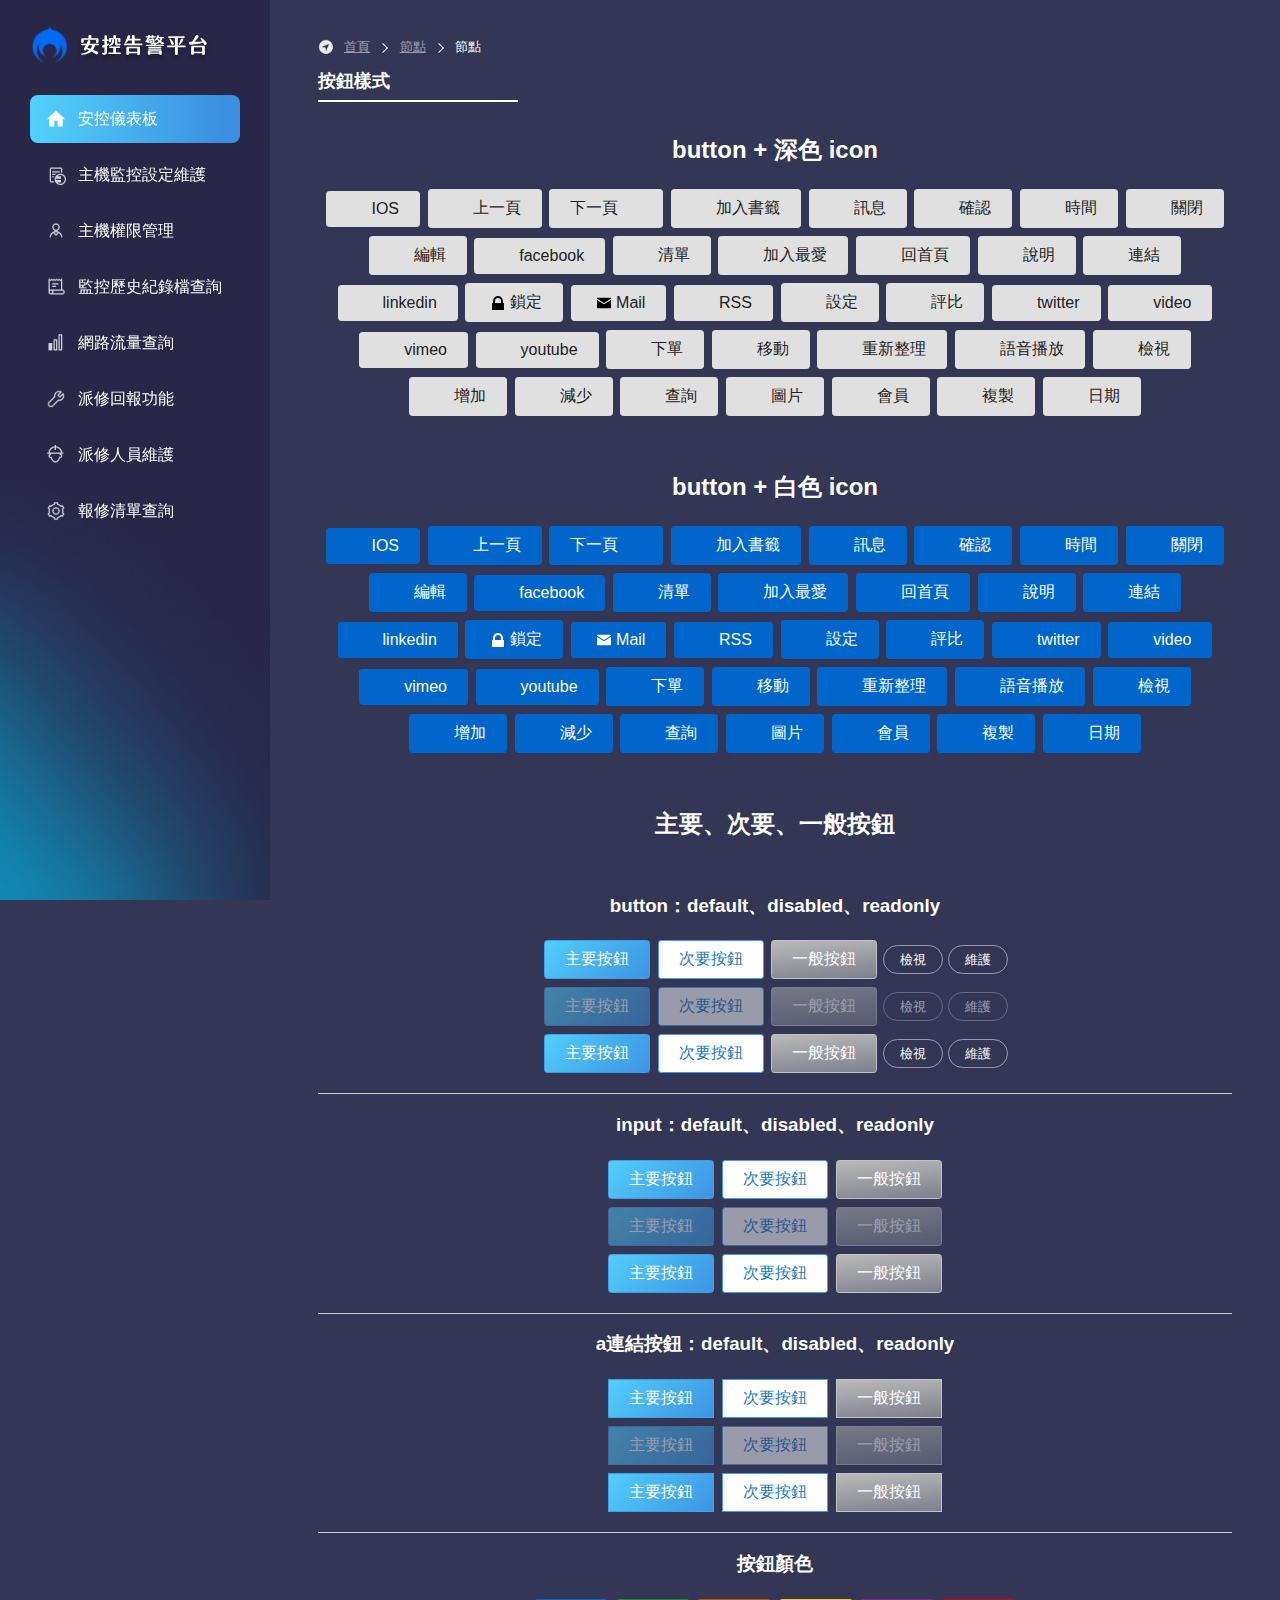
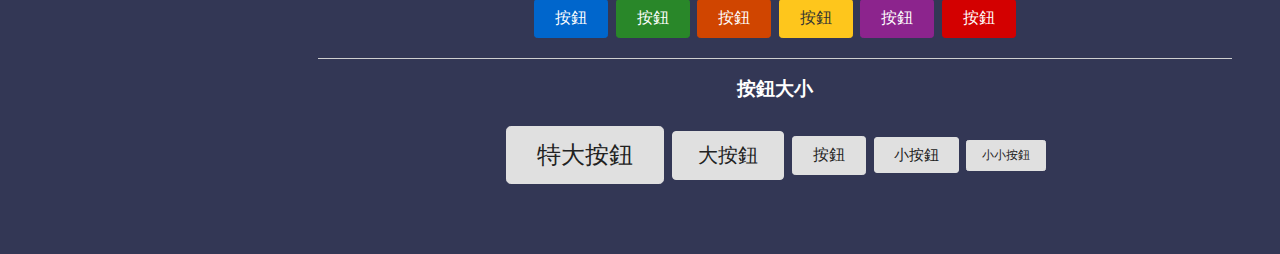
==== btn.htm @ 4dd170bb "2023-1023 first commit" ====
<!DOCTYPE html>
<html lang="zh-Hant" class="no-js">
  <head>
    <meta name="robots" content="noindex" />
    <!-- 使用 noindex 禁止 Google 搜尋建立索引，套版時請工程師刪掉這行 -->
    <meta charset="utf-8" />
    <meta http-equiv="X-UA-Compatible" content="IE=edge" />
    <meta name="viewport" content="width=device-width, initial-scale=1" />
    <title>安控告警平台</title>
    <!--HTML5 Shim and Respond.js IE8 support of HTML5 elements and media queries [if lt IE 9]>
    <script src="js/html5shiv.js"></script>
    <script src="js/respond.min.js"></script>
    <![endif]-->
    <!-- slick css-->
    <link rel="stylesheet" type="text/css" href="vendor/slick/slick.css" />
    <link rel="stylesheet" type="text/css" href="vendor/slick/slick-theme.css" />
    <!-- 燈箱facybox -->
    <!-- <link rel="stylesheet" type="text/css" href="vendor/fancybox/jquery.fancybox.min.css" /> -->
    <!-- hyUI css -->
    <link rel="stylesheet" href="css/hyui.css" />
    <!-- favicon -->
    <link href="images/favicon.png" rel="icon" type="image/x-icon" />
  </head>

  <body>
    <!-- wrapper Start -->
    <div class="wrapper">
      <!-- header Start -->
      <header class="header">
        <div class="container">
          <h1>
            <a href="index.htm"><img src="images/logo.svg" alt="安控告警平台" /></a>
          </h1>
          <!-- menu -->
          <button type="button" class="sidebarCtrl">側欄選單<span></span><span></span><span></span></button>
          <nav class="menu" role="navigation" aria-label="Header的導航列">
            <ul>
              <li><a href="#" class="act"><img src="images/icon_Home.svg" alt="">安控儀表板</a></li>
              <li><a href="#"><img src="images/icon_Analyze.svg" alt="">主機監控設定維護</a></li>
              <li><a href="#"><img src="images/icon_Account.svg" alt="">主機權限管理</a></li>
              <li><a href="#"><img src="images/icon_ActivityHistory.svg" alt="">監控歷史紀錄檔查詢</a></li>
              <li><a href="#"><img src="images/icon_LowConnection.svg" alt="">網路流量查詢</a></li>
              <li><a href="#"><img src="images/icon_Support.svg" alt="">派修回報功能</a></li>
              <li><a href="#"><img src="images/icon_Worker.svg" alt="">派修人員維護</a></li>
              <li><a href="#"><img src="images/icon_Settings.svg" alt="">報修清單查詢</a></li>
            </ul>
          </nav>
        </div>
      </header>
      <!-- header End -->
      <!-- main Start -->
      <div id="center" class="main innerpage">
        <div class="container">
          <!-- 主要內容區 -->
          <div class="center_block">
            <!-- breadcrumb路徑 -->
            <div class="breadcrumb">
              <ul>
                <li><a href="#">首頁</a></li>
                <li><a href="#">節點</a></li>
                <li>節點</li>
              </ul>
            </div>
            <!-- h2節點 -->
            <h2 class="title">按鈕樣式</h2>
            <section>
              <form action="">
                <!-- button + 深色 icon -->
                <div class="btn_grp">
                  <h2>button + 深色 icon</h2>
                  <button class="btn"><i class="i_apple"></i>IOS</button>
                  <button class="btn"><i class="i_arrow_left"></i>上一頁</button>
                  <button class="btn">下一頁<i class="i_arrow_right"></i></button>
                  <button class="btn"><i class="i_bookmark"></i>加入書籤</button>
                  <button class="btn"><i class="i_chat"></i>訊息</button>
                  <button class="btn"><i class="i_check"></i>確認</button>
                  <button class="btn"><i class="i_clock"></i>時間</button>
                  <button class="btn"><i class="i_close"></i>關閉</button>
                  <button class="btn"><i class="i_edit"></i>編輯</button>
                  <button class="btn"><i class="i_facebook"></i>facebook</button>
                  <button class="btn"><i class="i_grid"></i>清單</button>
                  <button class="btn"><i class="i_heart"></i>加入最愛</button>
                  <button class="btn"><i class="i_home"></i>回首頁</button>
                  <button class="btn"><i class="i_info"></i>說明</button>
                  <button class="btn"><i class="i_link"></i>連結</button>
                  <button class="btn"><i class="i_linkedin"></i>linkedin</button>
                  <button class="btn"><i class="i_lock"></i>鎖定</button>
                  <button class="btn"><i class="i_mail"></i>Mail</button>
                  <button class="btn"><i class="i_rss"></i>RSS</button>
                  <button class="btn"><i class="i_setting"></i>設定</button>
                  <button class="btn"><i class="i_star"></i>評比</button>
                  <button class="btn"><i class="i_twitter"></i>twitter</button>
                  <button class="btn"><i class="i_video"></i>video</button>
                  <button class="btn"><i class="i_vimeo"></i>vimeo</button>
                  <button class="btn"><i class="i_youtube"></i>youtube</button>
                  <button class="btn"><i class="i_order"></i>下單</button>
                  <button class="btn"><i class="i_move"></i>移動</button>
                  <button class="btn"><i class="i_reflash"></i>重新整理</button>
                  <button class="btn"><i class="i_play"></i>語音播放</button>
                  <button class="btn"><i class="i_view"></i>檢視</button>
                  <button class="btn"><i class="i_add"></i>增加</button>
                  <button class="btn"><i class="i_minus"></i>減少</button>
                  <button class="btn"><i class="i_search"></i>查詢</button>
                  <button class="btn"><i class="i_photo"></i>圖片</button>
                  <button class="btn"><i class="i_man"></i>會員</button>
                  <button class="btn"><i class="i_copy"></i>複製</button>
                  <button class="btn"><i class="i_calendar"></i>日期</button>
                </div>
                <!-- >button + 白色 icon -->
                <div class="btn_grp">
                  <h2>button + 白色 icon</h2>
                  <button class="btn btn-blue"><i class="i_apple2"></i>IOS</button>
                  <button class="btn btn-blue"><i class="i_arrow_left2"></i>上一頁</button>
                  <button class="btn btn-blue">下一頁<i class="i_arrow_right2"></i></button>
                  <button class="btn btn-blue"><i class="i_bookmark2"></i>加入書籤</button>
                  <button class="btn btn-blue"><i class="i_chat2"></i>訊息</button>
                  <button class="btn btn-blue"><i class="i_check2"></i>確認</button>
                  <button class="btn btn-blue"><i class="i_clock2"></i>時間</button>
                  <button class="btn btn-blue"><i class="i_close2"></i>關閉</button>
                  <button class="btn btn-blue"><i class="i_edit2"></i>編輯</button>
                  <button class="btn btn-blue"><i class="i_facebook2"></i>facebook</button>
                  <button class="btn btn-blue"><i class="i_grid2"></i>清單</button>
                  <button class="btn btn-blue"><i class="i_heart2"></i>加入最愛</button>
                  <button class="btn btn-blue"><i class="i_home2"></i>回首頁</button>
                  <button class="btn btn-blue"><i class="i_info2"></i>說明</button>
                  <button class="btn btn-blue"><i class="i_link2"></i>連結</button>
                  <button class="btn btn-blue"><i class="i_linkedin2"></i>linkedin</button>
                  <button class="btn btn-blue"><i class="i_lock2"></i>鎖定</button>
                  <button class="btn btn-blue"><i class="i_mail2"></i>Mail</button>
                  <button class="btn btn-blue"><i class="i_rss2"></i>RSS</button>
                  <button class="btn btn-blue"><i class="i_setting2"></i>設定</button>
                  <button class="btn btn-blue"><i class="i_star2"></i>評比</button>
                  <button class="btn btn-blue"><i class="i_twitter2"></i>twitter</button>
                  <button class="btn btn-blue"><i class="i_video2"></i>video</button>
                  <button class="btn btn-blue"><i class="i_vimeo2"></i>vimeo</button>
                  <button class="btn btn-blue"><i class="i_youtube2"></i>youtube</button>
                  <button class="btn btn-blue"><i class="i_order2"></i>下單</button>
                  <button class="btn btn-blue"><i class="i_move2"></i>移動</button>
                  <button class="btn btn-blue"><i class="i_reflash2"></i>重新整理</button>
                  <button class="btn btn-blue"><i class="i_play2"></i>語音播放</button>
                  <button class="btn btn-blue"><i class="i_view2"></i>檢視</button>
                  <button class="btn btn-blue"><i class="i_add2"></i>增加</button>
                  <button class="btn btn-blue"><i class="i_minus2"></i>減少</button>
                  <button class="btn btn-blue"><i class="i_search2"></i>查詢</button>
                  <button class="btn btn-blue"><i class="i_photo2"></i>圖片</button>
                  <button class="btn btn-blue"><i class="i_man2"></i>會員</button>
                  <button class="btn btn-blue"><i class="i_copy2"></i>複製</button>
                  <button class="btn btn-blue"><i class="i_calendar2"></i>日期</button>
                </div>
                <!--  -->
                <div class="btn_grp">
                  <h2>主要、次要、一般按鈕</h2>
                  <div class="btn_grp">
                    <h3>button：default、disabled、readonly</h3>
                    <button type="button" class="btn btn-primary">主要按鈕</button>
                    <button type="button" class="btn btn-secondary">次要按鈕</button>
                    <button type="button" class="btn btn-normal">一般按鈕</button>
                    <button class="btn_round">檢視</button>
                    <button class="btn_round">維護</button>
                    <br />
                    <!--  disabled  -->
                    <button type="button" class="btn btn-primary" disabled>主要按鈕</button>
                    <button type="button" class="btn btn-secondary" disabled>次要按鈕</button>
                    <button type="button" class="btn btn-normal" disabled>一般按鈕</button>
                    <button class="btn_round" disabled>檢視</button>
                    <button class="btn_round" disabled>維護</button>
                    <br />
                    <!--  readonly  -->
                    <button type="button" class="btn btn-primary" readonly>主要按鈕</button>
                    <button type="button" class="btn btn-secondary" readonly>次要按鈕</button>
                    <button type="button" class="btn btn-normal" readonly>一般按鈕</button>
                    <button class="btn_round" readonly>檢視</button>
                    <button class="btn_round" readonly>維護</button>
                    <hr />
                    <h3>input：default、disabled、readonly</h3>
                    <input type="button" class="btn btn-primary" value="主要按鈕" />
                    <input type="button" class="btn btn-secondary" value="次要按鈕" />
                    <input type="button" class="btn btn-normal" value="一般按鈕" />
                    <br />
                    <!--  disabled  -->
                    <input type="button" class="btn btn-primary" value="主要按鈕" disabled />
                    <input type="button" class="btn btn-secondary" value="次要按鈕" disabled />
                    <input type="button" class="btn btn-normal" value="一般按鈕" disabled />
                    <br />
                    <!--  readonly  -->
                    <input type="button" class="btn btn-primary" value="主要按鈕" readonly />
                    <input type="button" class="btn btn-secondary" value="次要按鈕" readonly />
                    <input type="button" class="btn btn-normal" value="一般按鈕" readonly />
                    <hr />
                    <h3>a連結按鈕：default、disabled、readonly</h3>
                    <a href="#" class="btn btn-primary">主要按鈕</a>
                    <a href="#" class="btn btn-secondary">次要按鈕</a>
                    <a href="#" class="btn btn-normal">一般按鈕</a>
                    <br />
                    <!--  disabled  -->
                    <a href="#" class="btn btn-primary disabled">主要按鈕</a>
                    <a href="#" class="btn btn-secondary disabled">次要按鈕</a>
                    <a href="#" class="btn btn-normal disabled">一般按鈕</a>
                    <br />
                    <!--  readonly  -->
                    <a href="#" class="btn btn-primary readonly">主要按鈕</a>
                    <a href="#" class="btn btn-secondary readonly">次要按鈕</a>
                    <a href="#" class="btn btn-normal readonly">一般按鈕</a>
                    <hr />
                    <h3>按鈕顏色</h3>
                    <button type="button" class="btn btn-blue">按鈕</button>
                    <button type="button" class="btn btn-green">按鈕</button>
                    <button type="button" class="btn btn-orange">按鈕</button>
                    <button type="button" class="btn btn-yellow">按鈕</button>
                    <button type="button" class="btn btn-purple">按鈕</button>
                    <button type="button" class="btn btn-red">按鈕</button>
                    <hr />
                    <h3>按鈕大小</h3>
                    <button class="btn btn-xl">特大按鈕</button>
                    <button class="btn btn-lg">大按鈕</button>
                    <button class="btn">按鈕</button>
                    <button class="btn btn-sm">小按鈕</button>
                    <button class="btn btn-xs">小小按鈕</button>
                  </div>
                </div>
              </form>
            </section>
          </div>
        </div>
      </div>
    </div>
    <a href="javascript:;" class="scrollToTop">回頁首</a>
    <!-- JQ -->
    <script src="js/jquery-3.6.0.min.js"></script>
    <!-- 外掛 plugin js -->
    <script src="vendor/jquery.easing.min.js"></script>
    <!-- ease -->
    <script src="vendor/slick/slick.min.js "></script>
    <!-- slick -->
    <!-- <script src="vendor/lazyload/lazyload.js"></script> -->
    <!-- lazyload -->
    <!-- <script src="vendor/picturefill/picturefill.min.js" async></script> -->
    <!-- picturefill -->
    <!-- <script src="vendor/scrolltable/jquery.scroltable.min.js"></script> -->
    <!-- scrolltable -->
    <!-- sticky-sidebar -->
    <!-- <script src="vendor/sticky-sidebar/sticky-sidebar.js"></script>
    <script src="vendor/sticky-sidebar/ResizeSensor.js"></script> -->
    <!-- fancy -->
    <!-- <script src="vendor/fancybox/jquery.fancybox.min.js"></script> -->
    <!-- hyUI -->
    <!-- <script src="js/hyui.js"></script> -->
    <!-- 客製js -->
    <script src="js/customize.js"></script>
  </body>
</html>
---- css/hyui.css ----
@charset "UTF-8";
.publish_info, .web_link, div.tag, .category, .divider, .divider-vertical, .container, .row {
  clear: both;
  zoom: 1;
}
.publish_info:before, .web_link:before, div.tag:before, .category:before, .divider:before, .divider-vertical:before, .container:before, .row:before, .publish_info:after, .web_link:after, div.tag:after, .category:after, .divider:after, .divider-vertical:after, .container:after, .row:after {
  content: "";
  display: table;
}
.publish_info:after, .web_link:after, div.tag:after, .category:after, .divider:after, .divider-vertical:after, .container:after, .row:after {
  clear: both;
}

.flex-form .flex-col-equal-1,
.flex-form .flex-col-equal-2,
.flex-form .flex-col-equal-3,
.flex-form .flex-col-equal-4, .mix-equal-2 .inner-4-8, .mix-equal-2 .Flex-set, .Flex-set {
  box-sizing: border-box;
  display: flex;
  flex-flow: row wrap;
  justify-content: space-between;
  align-items: flex-start;
}

/* Grid system*/
/*== Media queries breakpoints*/
/**/
/*## Define the breakpoints at which your layout will change, adapting to different screen sizes.*/
/* Extra small screen / phone*/
/*** Deprecated `$screen-xs` as of v3.0.1*/
/* $screen-xs:                  480px !default;*/
/*** Deprecated `$screen-xs-min` as of v3.2.0*/
/*** Deprecated `$screen-phone` as of v3.0.1*/
/* Small screen / tablet*/
/*** Deprecated `$screen-sm` as of v3.0.1*/
/* $screen-sm:                  768px !default;*/
/*** Deprecated `$screen-tablet` as of v3.0.1*/
/* Medium screen / desktop*/
/*** Deprecated `$screen-md` as of v3.0.1*/
/* $screen-md:                  992px !default;*/
/*** Deprecated `$screen-desktop` as of v3.0.1*/
/* Large screen / wide desktop*/
/*** Deprecated `$screen-lg` as of v3.0.1*/
/* $screen-lg:                  1400px !default;*/
/*** Deprecated `$screen-lg-desktop` as of v3.0.1*/
/* So media queries don't overlap when required, provide a maximum*/
/*== Grid system*/
/**/
/*## Define your custom responsive grid.*/
/*** Number of columns in the grid.*/
/* $grid-columns:              12 !default;*/
/*** Padding between columns. Gets divided in half for the left and right.*/
/* $grid-gutter-width:         30px !default;*/
/* Navbar collapse*/
/*** Point at which the navbar becomes uncollapsed.*/
/*** Point at which the navbar begins collapsing.*/
/*== Container sizes*/
/**/
/*## Define the maximum width of `.container` for different screen sizes.*/
/* Small screen / tablet*/
/*** For `$screen-sm-min` and up.*/
/* Medium screen / desktop*/
/*** For `$screen-md-min` and up.*/
/* Large screen / wide desktop*/
/*** For `$screen-lg-min` and up.*/
/* Centered container element*/
/* Creates a wrapper for a series of columns*/
/* Generate the extra small columns*/
/* Generate the small columns*/
/* Generate the medium columns*/
/* Generate the large columns*/
.row {
  margin-left: -15px;
  margin-right: -15px;
}
.row > div {
  box-sizing: border-box;
}

.container {
  position: relative;
  margin-right: auto;
  margin-left: auto;
  padding-left: 15px;
  padding-right: 15px;
}

.publish_info, .web_link, div.tag, .category, .divider, .divider-vertical, .row, .container {
  clear: both;
  zoom: 1;
}
.publish_info:before, .web_link:before, div.tag:before, .category:before, .divider:before, .divider-vertical:before, .row:before, .container:before, .publish_info:after, .web_link:after, div.tag:after, .category:after, .divider:after, .divider-vertical:after, .row:after, .container:after {
  content: "";
  display: table;
}
.publish_info:after, .web_link:after, div.tag:after, .category:after, .divider:after, .divider-vertical:after, .row:after, .container:after {
  clear: both;
}

img {
  max-width: 100%;
}

.demosection {
  padding: 0em 0 3em;
  text-align: center;
}
.demosection [class^=col] {
  border: 1px solid #0066cc;
  background: #66b3ff;
  min-height: 200px;
  color: #151515;
  text-align: center;
  line-height: 200px;
  font-size: 1.5em;
  font-weight: bold;
  box-sizing: border-box;
}
.demosection + .demosection {
  padding-top: 2em;
}
.demosection + .bg {
  background: white;
}
.demosection.full .container {
  max-width: 100% !important;
}

.full .container {
  max-width: 100% !important;
}

.col-6-6 .col {
  float: left;
  width: 100%;
}
@media (min-width: 768px) {
  .col-6-6 .col {
    float: left;
    width: 50%;
  }
}
@media (min-width: 992px) {
  .col-6-6 .col {
    float: left;
    width: 50%;
  }
}
@media (min-width: 1400px) {
  .col-6-6 .col {
    float: left;
    width: 50%;
  }
}

.col-4-4-4 .col {
  float: left;
  width: 100%;
}
@media (min-width: 768px) {
  .col-4-4-4 .col {
    float: left;
    width: 33.3333333333%;
  }
}
@media (min-width: 992px) {
  .col-4-4-4 .col {
    float: left;
    width: 33.3333333333%;
  }
}
@media (min-width: 1400px) {
  .col-4-4-4 .col {
    float: left;
    width: 33.3333333333%;
  }
}

.col-3-3-3-3 .col {
  float: left;
  width: 100%;
}
@media (min-width: 768px) {
  .col-3-3-3-3 .col {
    float: left;
    width: 50%;
  }
}
@media (min-width: 992px) {
  .col-3-3-3-3 .col {
    float: left;
    width: 25%;
  }
}
@media (min-width: 1400px) {
  .col-3-3-3-3 .col {
    float: left;
    width: 25%;
  }
}

.col-8-4 .col {
  float: left;
  width: 100%;
}
@media (min-width: 768px) {
  .col-8-4 .col {
    float: left;
    width: 66.6666666667%;
  }
}
@media (min-width: 992px) {
  .col-8-4 .col {
    float: left;
    width: 66.6666666667%;
  }
}
@media (min-width: 1400px) {
  .col-8-4 .col {
    float: left;
    width: 66.6666666667%;
  }
}
.col-8-4 .col:nth-of-type(2n) {
  float: left;
  width: 100%;
}
@media (min-width: 768px) {
  .col-8-4 .col:nth-of-type(2n) {
    float: left;
    width: 33.3333333333%;
  }
}
@media (min-width: 992px) {
  .col-8-4 .col:nth-of-type(2n) {
    float: left;
    width: 33.3333333333%;
  }
}
@media (min-width: 1400px) {
  .col-8-4 .col:nth-of-type(2n) {
    float: left;
    width: 33.3333333333%;
  }
}

.col-4-8 .col {
  float: left;
  width: 100%;
}
@media (min-width: 768px) {
  .col-4-8 .col {
    float: left;
    width: 33.3333333333%;
  }
}
@media (min-width: 992px) {
  .col-4-8 .col {
    float: left;
    width: 33.3333333333%;
  }
}
@media (min-width: 1400px) {
  .col-4-8 .col {
    float: left;
    width: 33.3333333333%;
  }
}
.col-4-8 .col:nth-of-type(2n) {
  float: left;
  width: 100%;
}
@media (min-width: 768px) {
  .col-4-8 .col:nth-of-type(2n) {
    float: left;
    width: 66.6666666667%;
  }
}
@media (min-width: 992px) {
  .col-4-8 .col:nth-of-type(2n) {
    float: left;
    width: 66.6666666667%;
  }
}
@media (min-width: 1400px) {
  .col-4-8 .col:nth-of-type(2n) {
    float: left;
    width: 66.6666666667%;
  }
}

.col-2-2-2-2-2-2 .col {
  float: left;
  width: 50%;
}
@media (min-width: 768px) {
  .col-2-2-2-2-2-2 .col {
    float: left;
    width: 16.6666666667%;
  }
}
@media (min-width: 992px) {
  .col-2-2-2-2-2-2 .col {
    float: left;
    width: 16.6666666667%;
  }
}
@media (min-width: 1400px) {
  .col-2-2-2-2-2-2 .col {
    float: left;
    width: 16.6666666667%;
  }
}

.cssname .news {
  float: left;
  width: 100%;
}
@media (min-width: 768px) {
  .cssname .news {
    float: left;
    width: 66.6666666667%;
  }
}
@media (min-width: 992px) {
  .cssname .news {
    float: left;
    width: 66.6666666667%;
  }
}
@media (min-width: 1400px) {
  .cssname .news {
    float: left;
    width: 66.6666666667%;
  }
}
.cssname .video {
  float: left;
  width: 100%;
}
@media (min-width: 768px) {
  .cssname .video {
    float: left;
    width: 33.3333333333%;
  }
}
@media (min-width: 992px) {
  .cssname .video {
    float: left;
    width: 33.3333333333%;
  }
}
@media (min-width: 1400px) {
  .cssname .video {
    float: left;
    width: 33.3333333333%;
  }
}

.col-3-6-3 .col {
  float: left;
  width: 100%;
}
@media (min-width: 768px) {
  .col-3-6-3 .col {
    float: left;
    width: 25%;
  }
}
@media (min-width: 992px) {
  .col-3-6-3 .col {
    float: left;
    width: 25%;
  }
}
@media (min-width: 1400px) {
  .col-3-6-3 .col {
    float: left;
    width: 25%;
  }
}
.col-3-6-3 .col:nth-child(2) {
  float: left;
  width: 100%;
}
@media (min-width: 768px) {
  .col-3-6-3 .col:nth-child(2) {
    float: left;
    width: 50%;
  }
}
@media (min-width: 992px) {
  .col-3-6-3 .col:nth-child(2) {
    float: left;
    width: 50%;
  }
}
@media (min-width: 1400px) {
  .col-3-6-3 .col:nth-child(2) {
    float: left;
    width: 50%;
  }
}

.col-5 .col {
  float: left;
  width: 100%;
}
@media (min-width: 768px) {
  .col-5 .col {
    float: left;
    width: 16.6666666667%;
  }
}
@media (min-width: 992px) {
  .col-5 .col {
    float: left;
    width: 16.6666666667%;
  }
}
@media (min-width: 1400px) {
  .col-5 .col {
    float: left;
    width: 16.6666666667%;
  }
}
.col-5 .col:first-child {
  margin-left: 0%;
}
@media (min-width: 768px) {
  .col-5 .col:first-child {
    margin-left: 8.3333333333%;
  }
}
@media (min-width: 992px) {
  .col-5 .col:first-child {
    margin-left: 8.3333333333%;
  }
}
@media (min-width: 1400px) {
  .col-5 .col:first-child {
    margin-left: 8.3333333333%;
  }
}

.Flex-set .col {
  background: #485b8a;
  color: #fff;
  margin: 4px 0;
}
.Flex-set .col p {
  color: rgba(255, 255, 255, 0.5);
}

.flex-equal-3 .Flex-set .col {
  position: relative;
  min-height: 1px;
  padding-left: 15px;
  padding-right: 15px;
  box-sizing: border-box;
}
@media (min-width: 320px) {
  .flex-equal-3 .Flex-set .col {
    flex-basis: calc(100% / 1 - 0px);
    max-width: calc(100% / 1 - 0px);
  }
  .flex-equal-3 .Flex-set .col:last-child {
    margin-right: 0;
  }
}
@media (min-width: 768px) {
  .flex-equal-3 .Flex-set .col {
    flex-basis: calc(100% / 2 - 4px);
    max-width: calc(100% / 2 - 4px);
  }
  .flex-equal-3 .Flex-set .col:last-child:nth-child(12n-1) {
    margin-right: 0;
  }
  .flex-equal-3 .Flex-set .col:last-child:nth-child(12n-2) {
    margin-right: 0;
  }
  .flex-equal-3 .Flex-set .col:last-child:nth-child(12n-3) {
    margin-right: 0;
  }
  .flex-equal-3 .Flex-set .col:last-child:nth-child(12n-4) {
    margin-right: 0;
  }
  .flex-equal-3 .Flex-set .col:last-child:nth-child(12n-5) {
    margin-right: 0;
  }
  .flex-equal-3 .Flex-set .col:last-child:nth-child(12n-6) {
    margin-right: 0;
  }
  .flex-equal-3 .Flex-set .col:last-child:nth-child(12n-7) {
    margin-right: 0;
  }
  .flex-equal-3 .Flex-set .col:last-child:nth-child(12n-8) {
    margin-right: 0;
  }
  .flex-equal-3 .Flex-set .col:last-child:nth-child(12n-9) {
    margin-right: 0;
  }
  .flex-equal-3 .Flex-set .col:last-child:nth-child(12n-10) {
    margin-right: 0;
  }
  .flex-equal-3 .Flex-set .col:last-child:nth-child(12n-11) {
    margin-right: 0;
  }
  .flex-equal-3 .Flex-set .col:last-child:nth-child(12n-12) {
    margin-right: 0;
  }
}
@media (min-width: 992px) {
  .flex-equal-3 .Flex-set .col {
    flex-basis: calc(100% / 3 - 4px);
    max-width: calc(100% / 3 - 4px);
  }
  .flex-equal-3 .Flex-set .col:last-child:nth-child(3n) {
    margin-right: 0;
  }
  .flex-equal-3 .Flex-set .col:last-child:nth-child(3n-1) {
    margin-right: calc( (100% / 3 - 4px)*1 + (4px*3)*1 / (3 - 1) );
  }
  .flex-equal-3 .Flex-set .col:last-child:nth-child(3n) {
    margin-right: 0;
  }
  .flex-equal-3 .Flex-set .col:last-child:nth-child(3n-2) {
    margin-right: calc( (100% / 3 - 4px)*2 + (4px*3)*2 / (3 - 1) );
  }
}
@media (min-width: 1400px) {
  .flex-equal-3 .Flex-set .col {
    flex-basis: calc(100% / 3 - 4px);
    max-width: calc(100% / 3 - 4px);
  }
  .flex-equal-3 .Flex-set .col:last-child:nth-child(3n) {
    margin-right: 0;
  }
  .flex-equal-3 .Flex-set .col:last-child:nth-child(3n-1) {
    margin-right: calc( (100% / 3 - 4px)*1 + (4px*3)*1 / (3 - 1) );
  }
  .flex-equal-3 .Flex-set .col:last-child:nth-child(3n) {
    margin-right: 0;
  }
  .flex-equal-3 .Flex-set .col:last-child:nth-child(3n-2) {
    margin-right: calc( (100% / 3 - 4px)*2 + (4px*3)*2 / (3 - 1) );
  }
}
.flex-equal-3 .Flex-set .thumbnail {
  margin-bottom: 30px;
}
@media (min-width: 320px) {
  .flex-equal-3 .Flex-set .thumbnail {
    flex-basis: calc(100% / 1 - 0px);
    max-width: calc(100% / 1 - 0px);
  }
  .flex-equal-3 .Flex-set .thumbnail:last-child {
    margin-right: 0;
  }
}
@media (min-width: 768px) {
  .flex-equal-3 .Flex-set .thumbnail {
    flex-basis: calc(100% / 2 - 4px);
    max-width: calc(100% / 2 - 4px);
  }
  .flex-equal-3 .Flex-set .thumbnail:last-child:nth-child(12n-1) {
    margin-right: 0;
  }
  .flex-equal-3 .Flex-set .thumbnail:last-child:nth-child(12n-2) {
    margin-right: 0;
  }
  .flex-equal-3 .Flex-set .thumbnail:last-child:nth-child(12n-3) {
    margin-right: 0;
  }
  .flex-equal-3 .Flex-set .thumbnail:last-child:nth-child(12n-4) {
    margin-right: 0;
  }
  .flex-equal-3 .Flex-set .thumbnail:last-child:nth-child(12n-5) {
    margin-right: 0;
  }
  .flex-equal-3 .Flex-set .thumbnail:last-child:nth-child(12n-6) {
    margin-right: 0;
  }
  .flex-equal-3 .Flex-set .thumbnail:last-child:nth-child(12n-7) {
    margin-right: 0;
  }
  .flex-equal-3 .Flex-set .thumbnail:last-child:nth-child(12n-8) {
    margin-right: 0;
  }
  .flex-equal-3 .Flex-set .thumbnail:last-child:nth-child(12n-9) {
    margin-right: 0;
  }
  .flex-equal-3 .Flex-set .thumbnail:last-child:nth-child(12n-10) {
    margin-right: 0;
  }
  .flex-equal-3 .Flex-set .thumbnail:last-child:nth-child(12n-11) {
    margin-right: 0;
  }
  .flex-equal-3 .Flex-set .thumbnail:last-child:nth-child(12n-12) {
    margin-right: 0;
  }
}
@media (min-width: 992px) {
  .flex-equal-3 .Flex-set .thumbnail {
    flex-basis: calc(100% / 3 - 4px);
    max-width: calc(100% / 3 - 4px);
  }
  .flex-equal-3 .Flex-set .thumbnail:last-child:nth-child(3n) {
    margin-right: 0;
  }
  .flex-equal-3 .Flex-set .thumbnail:last-child:nth-child(3n-1) {
    margin-right: calc( (100% / 3 - 4px)*1 + (4px*3)*1 / (3 - 1) );
  }
  .flex-equal-3 .Flex-set .thumbnail:last-child:nth-child(3n) {
    margin-right: 0;
  }
  .flex-equal-3 .Flex-set .thumbnail:last-child:nth-child(3n-2) {
    margin-right: calc( (100% / 3 - 4px)*2 + (4px*3)*2 / (3 - 1) );
  }
}
@media (min-width: 1400px) {
  .flex-equal-3 .Flex-set .thumbnail {
    flex-basis: calc(100% / 3 - 4px);
    max-width: calc(100% / 3 - 4px);
  }
  .flex-equal-3 .Flex-set .thumbnail:last-child:nth-child(3n) {
    margin-right: 0;
  }
  .flex-equal-3 .Flex-set .thumbnail:last-child:nth-child(3n-1) {
    margin-right: calc( (100% / 3 - 4px)*1 + (4px*3)*1 / (3 - 1) );
  }
  .flex-equal-3 .Flex-set .thumbnail:last-child:nth-child(3n) {
    margin-right: 0;
  }
  .flex-equal-3 .Flex-set .thumbnail:last-child:nth-child(3n-2) {
    margin-right: calc( (100% / 3 - 4px)*2 + (4px*3)*2 / (3 - 1) );
  }
}
@media screen and (max-width: 767px) {
  .flex-equal-3 .Flex-set .thumbnail {
    justify-content: center;
  }
}

.flex-6-6 .col {
  position: relative;
  min-height: 1px;
  padding-left: 15px;
  padding-right: 15px;
  box-sizing: border-box;
}
@media (min-width: 320px) {
  .flex-6-6 .col {
    flex-basis: calc(100% / 12 * 12 - 0px);
    max-width: calc(100% / 12 * 12 - 0px);
  }
}
@media (min-width: 768px) {
  .flex-6-6 .col {
    flex-basis: calc(100% / 12 * 12 - 4px);
    max-width: calc(100% / 12 * 12 - 4px);
  }
}
@media (min-width: 992px) {
  .flex-6-6 .col {
    flex-basis: calc(100% / 12 * 6 - 4px);
    max-width: calc(100% / 12 * 6 - 4px);
  }
}
@media (min-width: 1400px) {
  .flex-6-6 .col {
    flex-basis: calc(100% / 12 * 6 - 4px);
    max-width: calc(100% / 12 * 6 - 4px);
  }
}

.flex-4-4-4 .col {
  position: relative;
  min-height: 1px;
  padding-left: 15px;
  padding-right: 15px;
  box-sizing: border-box;
}
@media (min-width: 320px) {
  .flex-4-4-4 .col {
    flex-basis: calc(100% / 12 * 12 - 0px);
    max-width: calc(100% / 12 * 12 - 0px);
  }
}
@media (min-width: 768px) {
  .flex-4-4-4 .col {
    flex-basis: calc(100% / 12 * 12 - 4px);
    max-width: calc(100% / 12 * 12 - 4px);
  }
}
@media (min-width: 992px) {
  .flex-4-4-4 .col {
    flex-basis: calc(100% / 12 * 4 - 4px);
    max-width: calc(100% / 12 * 4 - 4px);
  }
}
@media (min-width: 1400px) {
  .flex-4-4-4 .col {
    flex-basis: calc(100% / 12 * 4 - 4px);
    max-width: calc(100% / 12 * 4 - 4px);
  }
}
.flex-4-4-4 .thumbnail {
  margin-bottom: 30px;
}
@media (min-width: 320px) {
  .flex-4-4-4 .thumbnail {
    flex-basis: calc(100% / 12 * 12 - 0px);
    max-width: calc(100% / 12 * 12 - 0px);
  }
}
@media (min-width: 768px) {
  .flex-4-4-4 .thumbnail {
    flex-basis: calc(100% / 12 * 12 - 10px);
    max-width: calc(100% / 12 * 12 - 10px);
  }
}
@media (min-width: 992px) {
  .flex-4-4-4 .thumbnail {
    flex-basis: calc(100% / 12 * 4 - 10px);
    max-width: calc(100% / 12 * 4 - 10px);
  }
}
@media (min-width: 1400px) {
  .flex-4-4-4 .thumbnail {
    flex-basis: calc(100% / 12 * 4 - 10px);
    max-width: calc(100% / 12 * 4 - 10px);
  }
}
@media screen and (max-width: 767px) {
  .flex-4-4-4 .thumbnail {
    justify-content: center;
  }
}

.flex-3-3-3-3 .col {
  position: relative;
  min-height: 1px;
  padding-left: 15px;
  padding-right: 15px;
  box-sizing: border-box;
}
@media (min-width: 320px) {
  .flex-3-3-3-3 .col {
    flex-basis: calc(100% / 12 * 12 - 0px);
    max-width: calc(100% / 12 * 12 - 0px);
  }
}
@media (min-width: 768px) {
  .flex-3-3-3-3 .col {
    flex-basis: calc(100% / 12 * 6 - 4px);
    max-width: calc(100% / 12 * 6 - 4px);
  }
}
@media (min-width: 992px) {
  .flex-3-3-3-3 .col {
    flex-basis: calc(100% / 12 * 3 - 4px);
    max-width: calc(100% / 12 * 3 - 4px);
  }
}
@media (min-width: 1400px) {
  .flex-3-3-3-3 .col {
    flex-basis: calc(100% / 12 * 3 - 4px);
    max-width: calc(100% / 12 * 3 - 4px);
  }
}

.flex-3-6-3 .col {
  position: relative;
  min-height: 1px;
  padding-left: 15px;
  padding-right: 15px;
  box-sizing: border-box;
}
@media (min-width: 320px) {
  .flex-3-6-3 .col {
    flex-basis: calc(100% / 12 * 12 - 0px);
    max-width: calc(100% / 12 * 12 - 0px);
  }
}
@media (min-width: 768px) {
  .flex-3-6-3 .col {
    flex-basis: calc(100% / 12 * 12 - 4px);
    max-width: calc(100% / 12 * 12 - 4px);
  }
}
@media (min-width: 992px) {
  .flex-3-6-3 .col {
    flex-basis: calc(100% / 12 * 3 - 4px);
    max-width: calc(100% / 12 * 3 - 4px);
  }
}
@media (min-width: 1400px) {
  .flex-3-6-3 .col {
    flex-basis: calc(100% / 12 * 3 - 4px);
    max-width: calc(100% / 12 * 3 - 4px);
  }
}
@media (min-width: 320px) {
  .flex-3-6-3 .col:nth-child(2) {
    flex-basis: calc(100% / 12 * 12 - 0px);
    max-width: calc(100% / 12 * 12 - 0px);
  }
}
@media (min-width: 768px) {
  .flex-3-6-3 .col:nth-child(2) {
    flex-basis: calc(100% / 12 * 12 - 4px);
    max-width: calc(100% / 12 * 12 - 4px);
  }
}
@media (min-width: 992px) {
  .flex-3-6-3 .col:nth-child(2) {
    flex-basis: calc(100% / 12 * 6 - 4px);
    max-width: calc(100% / 12 * 6 - 4px);
  }
}
@media (min-width: 1400px) {
  .flex-3-6-3 .col:nth-child(2) {
    flex-basis: calc(100% / 12 * 6 - 4px);
    max-width: calc(100% / 12 * 6 - 4px);
  }
}

.flex-8-4 .col {
  position: relative;
  min-height: 1px;
  padding-left: 15px;
  padding-right: 15px;
  box-sizing: border-box;
}
@media (min-width: 320px) {
  .flex-8-4 .col {
    flex-basis: calc(100% / 12 * 12 - 0px);
    max-width: calc(100% / 12 * 12 - 0px);
  }
}
@media (min-width: 768px) {
  .flex-8-4 .col {
    flex-basis: calc(100% / 12 * 6 - 4px);
    max-width: calc(100% / 12 * 6 - 4px);
  }
}
@media (min-width: 992px) {
  .flex-8-4 .col {
    flex-basis: calc(100% / 12 * 8 - 4px);
    max-width: calc(100% / 12 * 8 - 4px);
  }
}
@media (min-width: 1400px) {
  .flex-8-4 .col {
    flex-basis: calc(100% / 12 * 8 - 4px);
    max-width: calc(100% / 12 * 8 - 4px);
  }
}
@media (min-width: 320px) {
  .flex-8-4 .col:nth-child(2) {
    flex-basis: calc(100% / 12 * 12 - 0px);
    max-width: calc(100% / 12 * 12 - 0px);
  }
}
@media (min-width: 768px) {
  .flex-8-4 .col:nth-child(2) {
    flex-basis: calc(100% / 12 * 6 - 4px);
    max-width: calc(100% / 12 * 6 - 4px);
  }
}
@media (min-width: 992px) {
  .flex-8-4 .col:nth-child(2) {
    flex-basis: calc(100% / 12 * 4 - 4px);
    max-width: calc(100% / 12 * 4 - 4px);
  }
}
@media (min-width: 1400px) {
  .flex-8-4 .col:nth-child(2) {
    flex-basis: calc(100% / 12 * 4 - 4px);
    max-width: calc(100% / 12 * 4 - 4px);
  }
}

.flex-4-8 .col {
  position: relative;
  min-height: 1px;
  padding-left: 15px;
  padding-right: 15px;
  box-sizing: border-box;
}
@media (min-width: 320px) {
  .flex-4-8 .col {
    flex-basis: calc(100% / 12 * 12 - 0px);
    max-width: calc(100% / 12 * 12 - 0px);
  }
}
@media (min-width: 768px) {
  .flex-4-8 .col {
    flex-basis: calc(100% / 12 * 6 - 4px);
    max-width: calc(100% / 12 * 6 - 4px);
  }
}
@media (min-width: 992px) {
  .flex-4-8 .col {
    flex-basis: calc(100% / 12 * 4 - 4px);
    max-width: calc(100% / 12 * 4 - 4px);
  }
}
@media (min-width: 1400px) {
  .flex-4-8 .col {
    flex-basis: calc(100% / 12 * 4 - 4px);
    max-width: calc(100% / 12 * 4 - 4px);
  }
}
@media (min-width: 320px) {
  .flex-4-8 .col:nth-child(2) {
    flex-basis: calc(100% / 12 * 12 - 0px);
    max-width: calc(100% / 12 * 12 - 0px);
  }
}
@media (min-width: 768px) {
  .flex-4-8 .col:nth-child(2) {
    flex-basis: calc(100% / 12 * 6 - 4px);
    max-width: calc(100% / 12 * 6 - 4px);
  }
}
@media (min-width: 992px) {
  .flex-4-8 .col:nth-child(2) {
    flex-basis: calc(100% / 12 * 8 - 4px);
    max-width: calc(100% / 12 * 8 - 4px);
  }
}
@media (min-width: 1400px) {
  .flex-4-8 .col:nth-child(2) {
    flex-basis: calc(100% / 12 * 8 - 4px);
    max-width: calc(100% / 12 * 8 - 4px);
  }
}

.mix-equal-2 .Flex-set .col {
  padding: 1em;
}
@media (min-width: 320px) {
  .mix-equal-2 .Flex-set .col {
    flex-basis: calc(100% / 12 * 12 - 0px);
    max-width: calc(100% / 12 * 12 - 0px);
  }
}
@media (min-width: 768px) {
  .mix-equal-2 .Flex-set .col {
    flex-basis: calc(100% / 12 * 12 - 4px);
    max-width: calc(100% / 12 * 12 - 4px);
  }
}
@media (min-width: 992px) {
  .mix-equal-2 .Flex-set .col {
    flex-basis: calc(100% / 12 * 6 - 4px);
    max-width: calc(100% / 12 * 6 - 4px);
  }
}
@media (min-width: 1400px) {
  .mix-equal-2 .Flex-set .col {
    flex-basis: calc(100% / 12 * 6 - 4px);
    max-width: calc(100% / 12 * 6 - 4px);
  }
}
.mix-equal-2 .Flex-set .col h3 {
  margin: 10px 0;
}
@media (min-width: 320px) {
  .mix-equal-2 .inner-4-8 div {
    flex-basis: calc(100% / 12 * 12 - 0px);
    max-width: calc(100% / 12 * 12 - 0px);
  }
}
@media (min-width: 768px) {
  .mix-equal-2 .inner-4-8 div {
    flex-basis: calc(100% / 12 * 4 - 4px);
    max-width: calc(100% / 12 * 4 - 4px);
  }
}
@media (min-width: 992px) {
  .mix-equal-2 .inner-4-8 div {
    flex-basis: calc(100% / 12 * 4 - 4px);
    max-width: calc(100% / 12 * 4 - 4px);
  }
}
@media (min-width: 1400px) {
  .mix-equal-2 .inner-4-8 div {
    flex-basis: calc(100% / 12 * 4 - 4px);
    max-width: calc(100% / 12 * 4 - 4px);
  }
}
@media (min-width: 320px) {
  .mix-equal-2 .inner-4-8 div:last-child {
    flex-basis: calc(100% / 12 * 12 - 0px);
    max-width: calc(100% / 12 * 12 - 0px);
  }
}
@media (min-width: 768px) {
  .mix-equal-2 .inner-4-8 div:last-child {
    flex-basis: calc(100% / 12 * 8 - 4px);
    max-width: calc(100% / 12 * 8 - 4px);
  }
}
@media (min-width: 992px) {
  .mix-equal-2 .inner-4-8 div:last-child {
    flex-basis: calc(100% / 12 * 8 - 4px);
    max-width: calc(100% / 12 * 8 - 4px);
  }
}
@media (min-width: 1400px) {
  .mix-equal-2 .inner-4-8 div:last-child {
    flex-basis: calc(100% / 12 * 8 - 4px);
    max-width: calc(100% / 12 * 8 - 4px);
  }
}
html {
  font-family: sans-serif;
  -ms-text-size-adjust: 100%;
  -webkit-text-size-adjust: 100%;
}

body {
  margin: 0;
}

article,
aside,
details,
figcaption,
figure,
footer,
header,
hgroup,
main,
menu,
nav,
section,
summary {
  display: block;
}

audio,
canvas,
progress,
video {
  display: inline-block;
  vertical-align: baseline;
}

audio:not([controls]) {
  display: none;
  height: 0;
}

[hidden],
template {
  display: none;
}

a {
  background-color: transparent;
}

a:active, a:hover {
  outline: 0;
}

abbr[title] {
  border-bottom: 1px dotted;
}

b,
strong {
  font-weight: bold;
}

dfn {
  font-style: italic;
}

h1 {
  font-size: 2em;
  margin: 0.67em 0;
}

mark {
  background: #ff0;
  color: #000;
}

small {
  font-size: 80%;
}

sub,
sup {
  font-size: 75%;
  line-height: 0;
  position: relative;
  vertical-align: baseline;
}

sup {
  top: -0.5em;
}

sub {
  bottom: -0.25em;
}

img {
  border: 0;
}

svg:not(:root) {
  overflow: hidden;
}

figure {
  margin: 1em 40px;
}

hr {
  box-sizing: content-box;
  height: 0;
}

pre {
  overflow: auto;
}

code,
kbd,
pre,
samp {
  font-family: monospace, monospace;
  font-size: 1em;
}

button,
input,
optgroup,
select,
textarea {
  color: inherit;
  font: inherit;
  margin: 0;
}

button {
  overflow: visible;
}

button,
select {
  text-transform: none;
}

button,
html input[type=button],
input[type=reset],
input[type=submit] {
  -webkit-appearance: button;
  cursor: pointer;
}

button[disabled],
html input[disabled] {
  cursor: default;
}

button::-moz-focus-inner,
input::-moz-focus-inner {
  border: 0;
  padding: 0;
}

input {
  line-height: normal;
}

input[type=checkbox],
input[type=radio] {
  box-sizing: border-box;
  padding: 0;
}

input[type=number]::-webkit-inner-spin-button,
input[type=number]::-webkit-outer-spin-button {
  height: auto;
}

input[type=search] {
  -webkit-appearance: textfield;
  box-sizing: content-box;
}

input[type=search]::-webkit-search-cancel-button,
input[type=search]::-webkit-search-decoration {
  -webkit-appearance: none;
}

fieldset {
  border: 1px solid #c0c0c0;
  margin: 0 2px;
  padding: 0.35em 0.625em 0.75em;
}

legend {
  border: 0;
  padding: 0;
}

textarea {
  overflow: auto;
}

optgroup {
  font-weight: bold;
}

table {
  border-collapse: collapse;
  border-spacing: 0;
}

td,
th {
  padding: 0;
}

.cp {
  font-size: 1.0666666em;
  line-height: 1.65em;
}
@media screen and (max-width: 575px) {
  .cp {
    font-size: 1.2em;
  }
}
.cp h1 {
  font-size: 2em;
}
.cp h2 {
  font-size: 1.75em;
  margin-bottom: 1.25em;
}
.cp h3 {
  font-size: 1.5em;
}
.cp h4 {
  font-size: 1.25em;
  margin-top: 0;
  margin-bottom: 1em;
}
.cp h5 {
  font-size: 1.125em;
  margin-top: 0;
  margin-bottom: 1em;
}
.cp h6 {
  font-size: 1.125em;
  margin-top: 0;
  margin-bottom: 1em;
}
.cp p {
  font-size: 1em;
  line-height: 1.85em;
  margin-top: 0;
}
.cp ul,
.cp ol {
  font-size: 1em;
  margin-bottom: 1em;
}
.cp ul li,
.cp ol li {
  margin-bottom: 0.5em;
}
.cp dd,
.cp th,
.cp td figure {
  font-size: 1em;
}
.cp blockquote {
  background: #f1f1f1;
  font-style: normal;
  display: block;
  font-size: 1em;
  border-left: 5px solid #41a0e9;
  padding: 2em;
  box-sizing: border-box;
  margin: 0 0em 2em;
}
.cp img {
  max-width: 100%;
}
@media screen and (max-width: 767px) {
  .cp img {
    max-width: 100%;
    width: auto;
    clear: both;
  }
}

br {
  font-family: unset !important;
  font: unset !important;
}

.gsc-control-cse {
  padding: 1rem 0 !important;
}

.gsc-control-cse.gsc-control-cse-zh-TW table td {
  padding: 0 0.5em !important;
}
.gsc-control-cse.gsc-control-cse-zh-TW table td.gsib_a, .gsc-control-cse.gsc-control-cse-zh-TW table td.gsib_b, .gsc-control-cse.gsc-control-cse-zh-TW table td.gsc-search-button {
  border: 0 !important;
}

.gsc-input-box {
  border: 0 !important;
}

.gsc-search-box.gsc-search-box-tools {
  margin-bottom: 2rem !important;
}

.table.gsc-search-box table td {
  border-bottom: 0 !important;
}

.gs-result .gs-title, .gs-result .gs-title * {
  color: #41a0e9 !important;
}

.gsst_a .gscb_a {
  color: #ccc !important;
  line-height: 2rem !important;
}

.gs-webResult div.gs-visibleUrl {
  color: #781f79 !important;
}

.gsc-search-button.gsc-search-button-v2 {
  border: 0 !important;
}

.gsc-search-button-v2,
.gsc-search-button-v2:hover,
.gsc-search-button-v2:focus {
  background-color: #41a0e9 !important;
}

.gsc-tabHeader {
  font-size: 1rem !important;
}

.gsc-search-button-v2 svg {
  vertical-align: middle;
}

.gsc-result-info-container, .gsc-orderby-container {
  border: 0 !important;
}

.gsc-selected-option {
  white-space: nowrap;
}

body {
  font-size: 1em;
  font-weight: normal;
  color: #222;
  line-height: 1.5em;
  font-family: Lato, "PingFang TC", "Helvetica Neue", Helvetica, 微軟正黑體, Arial, sans-serif;
  -webkit-text-size-adjust: none;
}

a {
  color: #55D4FF;
  text-decoration: none;
}
a:hover, a:focus {
  color: #22c7ff;
  cursor: pointer;
}

kbd {
  background: #FFF;
  border-radius: 0.2em;
  color: #555;
  font-weight: bold;
  display: inline-block;
  padding: 0.1em 0.6em;
  font-size: 0.938em;
  font-family: sans-serif;
  margin-right: 0.4em;
  margin-bottom: 0.1em;
  vertical-align: middle;
  border-top: 1px solid #BBB;
  border-bottom: 3px solid #BBB;
  border-left: 2px solid #BBB;
  border-right: 2px solid #BBB;
}
kbd ~ kbd {
  margin-left: 0.4em;
}
kbd kbd {
  border: none;
}

.font_size {
  display: flex;
  flex: 0 1 12.5em;
  padding: 0.3em;
}
.font_size span {
  font-size: 0.875em;
  color: #222;
  padding-top: 0.3em;
}
.font_size ul {
  margin: 0;
  padding: 0;
  list-style: none;
  display: flex;
  flex: 0 0 6em;
}
.font_size ul li {
  font-size: 1em;
  flex: 0 0 auto;
  margin: 2px;
  align-items: center;
}
.font_size ul li a {
  display: block;
  text-align: center;
  line-height: 32px;
  border-radius: 50%;
  background: #F1F1F1;
  width: 32px;
  height: 32px;
  color: #333;
}
.font_size ul li a:hover, .font_size ul li a:focus {
  background: #22c7ff;
  color: #FFF;
}
.font_size ul li a.active {
  background: #22c7ff;
  color: #FFF;
}
.font_size ul li a.active:hover, .font_size ul li a.active:focus {
  background: #22c7ff;
  color: #FFF;
}
.font_size ul li a.small {
  font-size: 0.938em;
}
.font_size ul li a.large {
  font-size: 1.125em;
}
@media screen and (max-width: 767px) {
  .font_size {
    display: none;
  }
}

.btn_grp {
  text-align: center;
  padding: 1em 0;
}

.upload_grp .upload_btn, .btn {
  font-size: 1em;
  touch-action: manipulation;
  background-image: none;
  display: inline-block;
  text-align: center;
  vertical-align: middle;
  text-decoration: none;
  white-space: nowrap;
  line-height: normal;
  width: auto;
  padding: 0.5em 1.25em;
  min-width: 4em;
  margin: 0.25em 0.1em;
}
.upload_grp .upload_btn i, .btn i {
  margin-right: 0.25em;
  margin-left: 0.25em;
}

.btn {
  background: #e0e0e0;
  border: 1px solid #e0e0e0;
  color: #222;
  text-shadow: none;
}
.btn:hover {
  background: #c7c7c7;
  border: 1px solid #adadad;
  cursor: pointer;
  color: #FFF;
  outline: none;
}
.btn:focus {
  background: #c7c7c7;
  border: 1px solid #adadad;
  cursor: pointer;
  color: #FFF;
  outline: none;
  box-shadow: 0 0px 0px 2px #ff3e4d !important;
}
.btn.active {
  background: #ededed;
  cursor: pointer;
}
.btn:hover, .btn:focus {
  color: #222;
  outline: none;
}

.btn-green {
  background: #298729;
  border: 1px solid #298729;
  color: #FFF;
}
.btn-green:hover {
  background: #1d601d;
  border: 1px solid #113911;
  cursor: pointer;
  color: #FFF;
  outline: none;
}
.btn-green:focus {
  background: #1d601d;
  border: 1px solid #113911;
  cursor: pointer;
  color: #FFF;
  outline: none;
  box-shadow: 0 0px 0px 2px #ff3e4d !important;
}
.btn-green.active {
  background: #2f9b2f;
  cursor: pointer;
}

.btn-blue {
  background: #0066cc;
  border: 1px solid #0066cc;
  color: #FFF;
}
.btn-blue:hover {
  background: #004d99;
  border: 1px solid #003366;
  cursor: pointer;
  color: #FFF;
  outline: none;
}
.btn-blue:focus {
  background: #004d99;
  border: 1px solid #003366;
  cursor: pointer;
  color: #FFF;
  outline: none;
  box-shadow: 0 0px 0px 2px #ff3e4d !important;
}
.btn-blue.active {
  background: #0073e6;
  cursor: pointer;
}

.btn-yellow {
  background: #fec61c;
  border: 1px solid #fec61c;
  color: #333;
}
.btn-yellow:hover {
  background: #e7ae01;
  border: 1px solid #b48801;
  cursor: pointer;
  color: #FFF;
  outline: none;
}
.btn-yellow:focus {
  background: #e7ae01;
  border: 1px solid #b48801;
  cursor: pointer;
  color: #FFF;
  outline: none;
  box-shadow: 0 0px 0px 2px #ff3e4d !important;
}
.btn-yellow.active {
  background: #fecd36;
  cursor: pointer;
}

.btn-orange {
  background: #d04500;
  border: 1px solid #d04500;
  color: #FFF;
}
.btn-orange:hover {
  background: #9d3400;
  border: 1px solid #6a2300;
  cursor: pointer;
  color: #FFF;
  outline: none;
}
.btn-orange:focus {
  background: #9d3400;
  border: 1px solid #6a2300;
  cursor: pointer;
  color: #FFF;
  outline: none;
  box-shadow: 0 0px 0px 2px #ff3e4d !important;
}
.btn-orange.active {
  background: #ea4d00;
  cursor: pointer;
}

.btn-red {
  background: #d30000;
  border: 1px solid #d30000;
  color: #FFF;
}
.btn-red:hover {
  background: #a00000;
  border: 1px solid #6d0000;
  cursor: pointer;
  color: #FFF;
  outline: none;
}
.btn-red:focus {
  background: #a00000;
  border: 1px solid #6d0000;
  cursor: pointer;
  color: #FFF;
  outline: none;
  box-shadow: 0 0px 0px 2px #ff3e4d !important;
}
.btn-red.active {
  background: #ed0000;
  cursor: pointer;
}

.btn-purple {
  background: #8c248d;
  border: 1px solid #8c248d;
  color: #FFF;
}
.btn-purple:hover {
  background: #641a65;
  border: 1px solid #3c0f3c;
  cursor: pointer;
  color: #FFF;
  outline: none;
}
.btn-purple:focus {
  background: #641a65;
  border: 1px solid #3c0f3c;
  cursor: pointer;
  color: #FFF;
  outline: none;
  box-shadow: 0 0px 0px 2px #ff3e4d !important;
}
.btn-purple.active {
  background: #a029a2;
  cursor: pointer;
}

.btn-submit {
  background: #58abec;
  border: 1px solid #58abec;
  color: #FFF;
  background: linear-gradient(131.18deg, #51D0FB -3.72%, #3C90E1 106.41%);
}
.btn-submit:hover {
  background: #2a95e6;
  border: 1px solid #177ac7;
  cursor: pointer;
  color: #FFF;
  outline: none;
}
.btn-submit:focus {
  background: #2a95e6;
  border: 1px solid #177ac7;
  cursor: pointer;
  color: #FFF;
  outline: none;
  box-shadow: 0 0px 0px 2px #ff3e4d !important;
}
.btn-submit.active {
  background: #6fb7ee;
  cursor: pointer;
}

.btn-reset {
  color: #484848;
}

.btn-search {
  background: #58abec;
  border: 1px solid #58abec;
  color: #FFF;
}
.btn-search:hover {
  background: #2a95e6;
  border: 1px solid #177ac7;
  cursor: pointer;
  color: #FFF;
  outline: none;
}
.btn-search:focus {
  background: #2a95e6;
  border: 1px solid #177ac7;
  cursor: pointer;
  color: #FFF;
  outline: none;
  box-shadow: 0 0px 0px 2px #ff3e4d !important;
}
.btn-search.active {
  background: #6fb7ee;
  cursor: pointer;
}

.btn-primary {
  background: linear-gradient(131.18deg, #51D0FB -3.72%, #3C90E1 106.41%);
  color: #fff !important;
  border: solid 1px #41a0e9 !important;
}
.btn-primary:hover, .btn-primary:focus {
  background: #1a88dd !important;
  border: solid 1px #41a0e9 !important;
}

.btn-secondary {
  background: #fff !important;
  color: #177ac7 !important;
  border: solid 1px #41a0e9 !important;
  text-shadow: none !important;
}
.btn-secondary:hover, .btn-secondary:focus {
  color: #0f5082 !important;
  background: #b5deff !important;
  border: solid 1px #b5deff !important;
}

.btn-normal {
  background: linear-gradient(174.31deg, #BABABA 0.89%, rgba(233, 233, 233, 0) 221.32%);
  color: #fff !important;
  border: solid 1px #c3c3c3 !important;
  text-shadow: none !important;
}
.btn-normal:hover, .btn-normal:focus {
  color: #404046 !important;
  background: #c3c3c3 !important;
  border: solid 1px #c3c3c3 !important;
}

.btn_round {
  font-size: 80%;
  padding: 0.1em 1.25em;
  border-radius: 2em;
  margin: 0.2em 0;
  word-break: keep-all;
  background: transparent;
  border-color: rgba(255, 255, 253, 0.5);
}
.btn_round:hover {
  background: rgba(178, 236, 255, 0.2);
}

.btn-back {
  background: #555 !important;
  color: #fff !important;
  border: 1px solid #ddd !important;
}
.btn-back:hover, .btn-back:focus {
  background: #1a88dd !important;
  border: 1px solid #ddd !important;
}

.disabled, [disabled] {
  opacity: 0.5;
  cursor: not-allowed !important;
  text-shadow: none;
}

.readonly, [readonly] {
  cursor: not-allowed !important;
  text-shadow: none;
}

.btn-xl {
  font-size: 1.5em;
}

.btn-lg {
  font-size: 1.25em;
}

.btn-sm {
  font-size: 0.938em;
}

.btn-xs {
  font-size: 0.75em;
}

.breadcrumb {
  padding: 0.25em 0;
  font-size: 0.813em;
  margin: 0 auto;
}
.breadcrumb ul {
  margin: 0;
  padding: 0;
  list-style: none;
  padding-left: 2em;
  background: url(../images/icon_breadcrumb.svg) left 50% no-repeat;
}
.breadcrumb ul li {
  display: inline-block;
  position: relative;
}
.breadcrumb ul li:before {
  content: "";
  position: absolute;
  width: 6px;
  height: 6px;
  top: 50%;
  right: 12px;
  border-top: 1px solid #fff;
  border-right: 1px solid #fff;
  transform: rotate(45deg) translateY(-50%);
}
.breadcrumb ul li:last-child:before {
  display: none;
}
.breadcrumb a {
  color: #fff;
  opacity: 0.5;
  padding-right: 2em;
  text-decoration: underline;
  transition: 0.2s;
}
.breadcrumb a:hover {
  opacity: 1;
  text-decoration: none;
}

.divider, .divider-vertical {
  text-align: center;
  white-space: nowrap;
  -webkit-user-select: none;
  -moz-user-select: none;
  -o-user-select: none;
  user-select: none;
  font-size: 0.813em;
  color: grey;
  text-shadow: 0 1px 1px #fff;
  display: block;
}

.divider {
  display: table;
  line-height: 1;
  margin: 20px 0;
}
.divider:after, .divider:before {
  content: "";
  display: table-cell;
  position: relative;
  top: 50%;
  width: 50%;
  background-repeat: no-repeat;
  background-image: url("../images/basic/divider.jpg");
}
.divider:before {
  background-position: right 1em top 50%;
}
.divider:after {
  background-position: left 1em top 50%;
}

.divider-vertical {
  position: absolute;
  z-index: 2;
  top: 50%;
  left: 50%;
  width: auto;
  height: 50%;
  line-height: 0;
  transform: translateX(-50%);
}
.divider-vertical:after, .divider-vertical:before {
  content: "";
  position: absolute;
  left: 50%;
  z-index: 3;
  width: 0;
  height: calc(100% - 1.2rem);
  border-left: 1px solid #CFCFCF;
  border-right: 1px solid rgba(255, 255, 255, 0.05);
}
.divider-vertical:before {
  top: -100%;
}
.divider-vertical:after {
  bottom: 0;
}

hr {
  border: none;
  border-top: 1px solid #CFCFCF;
  margin: 1em 0px;
  display: block;
  clear: both;
}

img.img_rounded {
  border-radius: 10px;
}
img.img_circle {
  border-radius: 50%;
}
img:not([src]) {
  visibility: hidden;
  opacity: 0;
}
img.lazy {
  visibility: hidden;
}
img.loaded {
  visibility: visible;
  animation: lazy_animation 0.5s ease-out;
}

@keyframes lazy_animation {
  from {
    opacity: 0;
  }
  to {
    opacity: 1;
  }
}
/*for IE */
.img-container {
  width: 100%;
  position: relative;
  overflow: hidden;
  background: #F1F1F1;
}
.img-container:before {
  display: inline-block;
  content: "";
  padding-top: 75%;
}
.img-container img {
  display: block;
  position: absolute;
  top: 0;
  bottom: 0;
  right: 0;
  left: 0;
  width: 100%;
  height: 100%;
  margin: auto;
}
.img-container a {
  height: 100%;
  width: 100%;
  position: absolute;
  top: 0;
  left: 0;
}
.img-container a .caption {
  position: absolute;
  width: 100%;
  height: 3em;
  line-height: 3em;
  background: rgba(0, 0, 0, 0.45);
  padding: 0 1em;
  font-size: 1.25em;
  color: #FFF;
  margin: 0;
  bottom: 0;
  left: 0;
  right: 0;
  z-index: 2;
  text-align: center;
  overflow: hidden;
  white-space: nowrap;
  text-overflow: ellipsis;
  box-sizing: border-box;
}
@media screen and (max-width: 767px) {
  .img-container a .caption {
    width: 100%;
    height: 2em;
    line-height: 2em;
    left: 0;
    padding: 0 1em;
  }
}
.img-container a:focus:before {
  content: "";
  position: absolute;
  z-index: 2;
  width: 100%;
  height: 100%;
  top: 0;
  left: 0;
  bottom: 0;
  right: 0;
}
.img-container a:focus-visible:before {
  box-shadow: 0 0px 0px 2px #22c7ff inset;
}
.img-container img {
  position: absolute;
  width: 100% !important;
  height: 100% !important;
  top: 0;
  left: 0;
  right: 0;
  bottom: 0;
}
.img-container iframe {
  position: absolute;
  width: 100% !important;
  height: 100% !important;
  top: 0;
  left: 0;
  right: 0;
  bottom: 0;
}

.ie-object-contain, .ie-object-fill, .ie-object-cover, .ie-object-none {
  position: relative;
  background-position: center center;
  background-repeat: no-repeat;
}
.ie-object-contain img, .ie-object-fill img, .ie-object-cover img, .ie-object-none img {
  opacity: 0;
  width: 0px;
  height: 0px;
}

.ie-object-none {
  background-size: auto;
}

.ie-object-cover {
  background-size: cover;
}

.ie-object-fill {
  background-size: 100% 100%;
}

.ie-object-contain {
  background-size: contain;
}

.fill {
  -o-object-fit: fill;
     object-fit: fill;
}

.contain {
  -o-object-fit: contain;
     object-fit: contain;
}

.cover {
  -o-object-fit: cover;
     object-fit: cover;
}

.none {
  -o-object-fit: none;
     object-fit: none;
}

.scale-down {
  -o-object-fit: scale-down;
     object-fit: scale-down;
}

[class^=i_]:before {
  content: "";
  display: inline-block;
  height: 1em;
  width: 1em;
  vertical-align: middle;
}

.i_calendar_color:before {
  background: url(../images/icon/icon_calendar_color.svg) center center no-repeat;
  background-size: contain;
}

.i_add:before {
  background: url(../images/icon/icon_add.svg) center center no-repeat;
  background-size: contain;
}

.i_apple:before {
  background: url(../images/icon/icon_apple.svg) center center no-repeat;
  background-size: contain;
}

.i_arrow_left:before {
  background: url(../images/icon/icon_arrow_left.svg) center center no-repeat;
  background-size: contain;
}

.i_arrow_right:before {
  background: url(../images/icon/icon_arrow_right.svg) center center no-repeat;
  background-size: contain;
}

.i_arrow_up:before {
  background: url(../images/icon/icon_arrow_up.svg) center center no-repeat;
  background-size: contain;
}

.i_arrow_down:before {
  background: url(../images/icon/icon_arrow_down.svg) center center no-repeat;
  background-size: contain;
}

.i_bookmark:before {
  background: url(../images/icon/icon_bookmark.svg) center center no-repeat;
  background-size: contain;
}

.i_calendar:before {
  background: url(../images/icon/icon_calendar.svg) center center no-repeat;
  background-size: contain;
}

.i_chat:before {
  background: url(../images/icon/icon_chat.svg) center center no-repeat;
  background-size: contain;
}

.i_check:before {
  background: url(../images/icon/icon_check.svg) center center no-repeat;
  background-size: contain;
}

.i_clock:before {
  background: url(../images/icon/icon_clock.svg) center center no-repeat;
  background-size: contain;
}

.i_close:before {
  background: url(../images/icon/icon_close.svg) center center no-repeat;
  background-size: contain;
}

.i_copy:before {
  background: url(../images/icon/icon_copy.svg) center center no-repeat;
  background-size: contain;
}

.i_dot:before {
  background: url(../images/icon/icon_dot.svg) center center no-repeat;
  background-size: contain;
}

.i_edit:before {
  background: url(../images/icon/icon_edit.svg) center center no-repeat;
  background-size: contain;
}

.i_facebook:before {
  background: url(../images/icon/icon_facebook.svg) center center no-repeat;
  background-size: contain;
}

.i_global:before {
  background: url(../images/icon/icon_global.svg) center center no-repeat;
  background-size: contain;
}

.i_googleplus:before {
  background: url(../images/icon/icon_googleplus.svg) center center no-repeat;
  background-size: contain;
}

.i_grid:before {
  background: url(../images/icon/icon_grid.svg) center center no-repeat;
  background-size: contain;
}

.i_heart:before {
  background: url(../images/icon/icon_heart.svg) center center no-repeat;
  background-size: contain;
}

.i_hide:before {
  background: url(../images/icon/icon_hide.svg) center center no-repeat;
  background-size: contain;
}

.i_home:before {
  background: url(../images/icon/icon_home.svg) center center no-repeat;
  background-size: contain;
}

.i_info:before {
  background: url(../images/icon/icon_info.svg) center center no-repeat;
  background-size: contain;
}

.i_layout:before {
  background: url(../images/icon/icon_layout.svg) center center no-repeat;
  background-size: contain;
}

.i_link:before {
  background: url(../images/icon/icon_link.svg) center center no-repeat;
  background-size: contain;
}

.i_linkedin:before {
  background: url(../images/icon/icon_linkedin.svg) center center no-repeat;
  background-size: contain;
}

.i_lock:before {
  background: url(../images/icon/icon_lock.svg) center center no-repeat;
  background-size: contain;
}

.i_mail:before {
  background: url(../images/icon/icon_mail.svg) center center no-repeat;
  background-size: contain;
}

.i_man:before {
  background: url(../images/icon/icon_man.svg) center center no-repeat;
  background-size: contain;
}

.i_minus:before {
  background: url(../images/icon/icon_minus.svg) center center no-repeat;
  background-size: contain;
}

.i_move:before {
  background: url(../images/icon/icon_move.svg) center center no-repeat;
  background-size: contain;
}

.i_order:before {
  background: url(../images/icon/icon_order.svg) center center no-repeat;
  background-size: contain;
}

.i_photo:before {
  background: url(../images/icon/icon_photo.svg) center center no-repeat;
  background-size: contain;
}

.i_pick:before {
  background: url(../images/icon/icon_pick.svg) center center no-repeat;
  background-size: contain;
}

.i_play:before {
  background: url(../images/icon/icon_play.svg) center center no-repeat;
  background-size: contain;
}

.i_reflash:before {
  background: url(../images/icon/icon_reflash.svg) center center no-repeat;
  background-size: contain;
}

.i_rss:before {
  background: url(../images/icon/icon_rss.svg) center center no-repeat;
  background-size: contain;
}

.i_search:before {
  background: url(../images/icon/icon_search.svg) center center no-repeat;
  background-size: contain;
}

.i_setting:before {
  background: url(../images/icon/icon_setting.svg) center center no-repeat;
  background-size: contain;
}

.i_sort:before {
  background: url(../images/icon/icon_sort.svg) center center no-repeat;
  background-size: contain;
}

.i_star:before {
  background: url(../images/icon/icon_star.svg) center center no-repeat;
  background-size: contain;
}

.i_show:before {
  background: url(../images/icon/icon_show.svg) center center no-repeat;
  background-size: contain;
}

.i_top:before {
  background: url(../images/icon/icon_top.svg) center center no-repeat;
  background-size: contain;
}

.i_trash:before {
  background: url(../images/icon/icon_trash.svg) center center no-repeat;
  background-size: contain;
}

.i_twitter:before {
  background: url(../images/icon/icon_twitter.svg) center center no-repeat;
  background-size: contain;
}

.i_video:before {
  background: url(../images/icon/icon_video.svg) center center no-repeat;
  background-size: contain;
}

.i_view:before {
  background: url(../images/icon/icon_view.svg) center center no-repeat;
  background-size: contain;
}

.i_vimeo:before {
  background: url(../images/icon/icon_vimeo.svg) center center no-repeat;
  background-size: contain;
}

.i_youtube:before {
  background: url(../images/icon/icon_youtube.svg) center center no-repeat;
  background-size: contain;
}

.i_add2:before {
  background: url(../images/icon/icon_add2.svg) center center no-repeat;
  background-size: contain;
}

.i_apple2:before {
  background: url(../images/icon/icon_apple2.svg) center center no-repeat;
  background-size: contain;
}

.i_arrow_left2:before {
  background: url(../images/icon/icon_arrow_left2.svg) center center no-repeat;
  background-size: contain;
}

.i_arrow_right2:before {
  background: url(../images/icon/icon_arrow_right2.svg) center center no-repeat;
  background-size: contain;
}

.i_arrow_up2:before {
  background: url(../images/icon/icon_arrow_up2.svg) center center no-repeat;
  background-size: contain;
}

.i_arrow_down2:before {
  background: url(../images/icon/icon_arrow_down2.svg) center center no-repeat;
  background-size: contain;
}

.i_bookmark2:before {
  background: url(../images/icon/icon_bookmark2.svg) center center no-repeat;
  background-size: contain;
}

.i_calendar2:before {
  background: url(../images/icon/icon_calendar2.svg) center center no-repeat;
  background-size: contain;
}

.i_calendar_color2:before {
  background: url(../images/icon/icon_calendar_color2.svg) center center no-repeat;
  background-size: contain;
}

.i_chat2:before {
  background: url(../images/icon/icon_chat2.svg) center center no-repeat;
  background-size: contain;
}

.i_check2:before {
  background: url(../images/icon/icon_check2.svg) center center no-repeat;
  background-size: contain;
}

.i_clock2:before {
  background: url(../images/icon/icon_clock2.svg) center center no-repeat;
  background-size: contain;
}

.i_close2:before {
  background: url(../images/icon/icon_close2.svg) center center no-repeat;
  background-size: contain;
}

.i_copy2:before {
  background: url(../images/icon/icon_copy2.svg) center center no-repeat;
  background-size: contain;
}

.i_dot2:before {
  background: url(../images/icon/icon_dot2.svg) center center no-repeat;
  background-size: contain;
}

.i_edit2:before {
  background: url(../images/icon/icon_edit2.svg) center center no-repeat;
  background-size: contain;
}

.i_facebook2:before {
  background: url(../images/icon/icon_facebook2.svg) center center no-repeat;
  background-size: contain;
}

.i_global2:before {
  background: url(../images/icon/icon_global2.svg) center center no-repeat;
  background-size: contain;
}

.i_googleplus2:before {
  background: url(../images/icon/icon_googleplus2.svg) center center no-repeat;
  background-size: contain;
}

.i_grid2:before {
  background: url(../images/icon/icon_grid2.svg) center center no-repeat;
  background-size: contain;
}

.i_heart2:before {
  background: url(../images/icon/icon_heart2.svg) center center no-repeat;
  background-size: contain;
}

.i_home2:before {
  background: url(../images/icon/icon_home2.svg) center center no-repeat;
  background-size: contain;
}

.i_info2:before {
  background: url(../images/icon/icon_info2.svg) center center no-repeat;
  background-size: contain;
}

.i_layout2:before {
  background: url(../images/icon/icon_layout2.svg) center center no-repeat;
  background-size: contain;
}

.i_link2:before {
  background: url(../images/icon/icon_link2.svg) center center no-repeat;
  background-size: contain;
}

.i_linkedin2:before {
  background: url(../images/icon/icon_linkedin2.svg) center center no-repeat;
  background-size: contain;
}

.i_lock2:before {
  background: url(../images/icon/icon_lock2.svg) center center no-repeat;
  background-size: contain;
}

.i_mail2:before {
  background: url(../images/icon/icon_mail2.svg) center center no-repeat;
  background-size: contain;
}

.i_man2:before {
  background: url(../images/icon/icon_man2.svg) center center no-repeat;
  background-size: contain;
}

.i_minus2:before {
  background: url(../images/icon/icon_minus2.svg) center center no-repeat;
  background-size: contain;
}

.i_move2:before {
  background: url(../images/icon/icon_move2.svg) center center no-repeat;
  background-size: contain;
}

.i_order2:before {
  background: url(../images/icon/icon_order2.svg) center center no-repeat;
  background-size: contain;
}

.i_photo2:before {
  background: url(../images/icon/icon_photo2.svg) center center no-repeat;
  background-size: contain;
}

.i_pick2:before {
  background: url(../images/icon/icon_pick2.svg) center center no-repeat;
  background-size: contain;
}

.i_play2:before {
  background: url(../images/icon/icon_play2.svg) center center no-repeat;
  background-size: contain;
}

.i_reflash2:before {
  background: url(../images/icon/icon_reflash2.svg) center center no-repeat;
  background-size: contain;
}

.i_rss2:before {
  background: url(../images/icon/icon_rss2.svg) center center no-repeat;
  background-size: contain;
}

.i_search2:before {
  background: url(../images/icon/icon_search2.svg) center center no-repeat;
  background-size: contain;
}

.i_setting2:before {
  background: url(../images/icon/icon_setting2.svg) center center no-repeat;
  background-size: contain;
}

.i_sort2:before {
  background: url(../images/icon/icon_sort2.svg) center center no-repeat;
  background-size: contain;
}

.i_star2:before {
  background: url(../images/icon/icon_star2.svg) center center no-repeat;
  background-size: contain;
}

.i_top2:before {
  background: url(../images/icon/icon_top2.svg) center center no-repeat;
  background-size: contain;
}

.i_trash2:before {
  background: url(../images/icon/icon_trash2.svg) center center no-repeat;
  background-size: contain;
}

.i_twitter2:before {
  background: url(../images/icon/icon_twitter2.svg) center center no-repeat;
  background-size: contain;
}

.i_video2:before {
  background: url(../images/icon/icon_video2.svg) center center no-repeat;
  background-size: contain;
}

.i_view2:before {
  background: url(../images/icon/icon_view2.svg) center center no-repeat;
  background-size: contain;
}

.i_vimeo2:before {
  background: url(../images/icon/icon_vimeo2.svg) center center no-repeat;
  background-size: contain;
}

.i_youtube2:before {
  background: url(../images/icon/icon_youtube2.svg) center center no-repeat;
  background-size: contain;
}

.category {
  text-align: left;
  margin: 1em auto;
}
.category ul {
  margin: 0;
  padding: 0;
  list-style: none;
}
.category ul li {
  margin: 0px 3px 3px 0px;
  display: block;
  float: left;
}
.category a {
  border: 1px solid #CCC;
  padding: 0.4em 1em;
  display: block;
  color: #333;
  box-sizing: border-box;
  border-radius: 4px;
}
.category a:hover, .category a:focus {
  color: #FFF;
  background: #177ac7;
  border: 1px solid #177ac7;
  box-shadow: none;
}
.category a.active {
  color: #FFF;
  background: #41a0e9;
  background: linear-gradient(to bottom, #41a0e9, #177ac7);
}
.category a span {
  font-size: 0.813em;
}
.category a span:before {
  content: "(";
  display: inline-block;
}
.category a span:after {
  content: ")";
  display: inline-block;
}

div.tag {
  padding: 0.5em 0;
  margin-bottom: 0.5em;
  position: relative;
}
div.tag:before {
  content: "";
  width: 16px;
  height: 16px;
  position: absolute;
  left: 0;
  top: 1em;
  background: url(../images/basic/icon_tag.png) no-repeat center center;
  background-size: 16px;
}
div.tag ul {
  margin: 0;
  padding: 0;
  list-style: none;
  display: flex;
  flex-wrap: wrap;
  margin-left: 20px;
}
div.tag ul li {
  margin: 0 0.2em 0.2em 0;
  flex: 0 0 auto;
}
div.tag ul li a {
  display: block;
  font-size: 0.813em;
  color: #222;
  text-decoration: none;
  border-radius: 4px;
  border: 1px solid #DDD;
  padding: 0.2em 0.5em;
}
div.tag ul li a:hover, div.tag ul li a:focus {
  color: #22c7ff;
  cursor: pointer;
}

.scrollToTop {
  width: 50px;
  height: 50px;
  border-radius: 50%;
  background: url(../images/basic/top.png) no-repeat center top rgba(0, 0, 0, 0.6);
  text-align: center;
  color: #FFF;
  line-height: 50px;
  text-decoration: none;
  position: fixed;
  bottom: 10px;
  right: 10px;
  transition: 0.3s ease-out;
  display: none;
  z-index: 99999999;
  text-indent: -999999px;
}
.scrollToTop:hover, .scrollToTop:focus {
  background: url(../images/basic/top.png) no-repeat center top rgba(0, 0, 0, 0.8);
  box-shadow: none;
}

.R {
  color: #bf0000;
}

.B {
  color: #269fff;
}

.setCenter {
  width: 70%;
  margin: 3em auto !important;
}

.checkSwitch {
  box-sizing: content-box;
  display: inline-block;
  cursor: pointer;
  height: 1.55rem;
  width: 2.79rem;
  position: relative;
  margin-top: 6px;
}
.checkSwitch label {
  position: static !important;
}
.checkSwitch input {
  position: absolute;
  display: none;
}
.checkSwitch input:hover, .checkSwitch input:focus {
  cursor: pointer;
}
.checkSwitch_switch {
  position: absolute;
  top: 0;
  width: 100%;
  height: 100%;
  left: 0;
  border-radius: 10rem;
  background: #ccc;
  box-shadow: 0px 0px 0px 2px #ccc inset;
}
.checkSwitch_switch:before {
  content: "";
  position: absolute;
  background: #FFF;
  border-radius: 50%;
  width: 1rem;
  height: 1rem;
  top: 0.25rem;
  left: 0.3rem;
  z-index: 9;
  box-shadow: 1px 1px 2px rgba(0, 0, 0, 0.5);
  transition: transform 200ms ease, background 200ms;
}
.checkSwitch_switch:after {
  position: absolute;
  content: "停用";
  right: -2.5rem;
  font-weight: bold;
  color: #c5c5c5;
  white-space: nowrap;
}
input:checked + .checkSwitch_switch {
  background: #41a0e9;
  box-shadow: 0 0 0 2px #41a0e9 inset;
}
input:checked + .checkSwitch_switch:before {
  transform: translate(125%, 0);
  box-shadow: none;
}
input:checked + .checkSwitch_switch:after {
  content: "啟用";
  color: #52cfff;
  font-weight: bold;
}
.checkSwitch + span {
  margin-left: 0.25em;
  padding: 0 !important;
  border-right: 0 !important;
  font-weight: normal !important;
}
@media screen and (max-width: 575px) {
  .checkSwitch + span {
    display: block;
    margin-left: 0;
  }
}

select::-ms-expand {
  display: none;
}

.labelEffect {
  display: flex;
  flex: 1 1 46%;
  position: relative;
}
.labelEffect.input-i .btn-icon {
  padding: 0.15em 1.6em;
}
@media screen and (max-width: 767px) {
  .labelEffect {
    margin-left: 0;
  }
}
.labelEffect.password_toggle input[type=text],
.labelEffect.password_toggle input[type=password], .labelEffect.hasBtn input[type=text],
.labelEffect.hasBtn input[type=password] {
  padding-right: 3em;
}
.labelEffect > label {
  width: 100%;
  color: #666;
  align-items: flex-start;
  font-size: 1em;
  font-weight: normal;
  position: absolute;
  pointer-events: none;
  left: 0px;
  bottom: 0;
  height: 100%;
  padding: 0.6em 0.5em 0.1em;
  transition: 0.2s cubic-bezier(0.215, 0.61, 0.355, 1);
}
.labelEffect > label:before, .labelEffect > label:after {
  content: "";
  display: block;
  width: 0%;
  left: 50%;
  position: absolute;
  bottom: -2px;
  height: 2px;
  background: #41a0e9;
  transition: 0.2s ease all;
}
.labelEffect input,
.labelEffect textarea,
.labelEffect select {
  flex: 1 1 70%;
  border-radius: 0.2em;
}
.labelEffect input:focus ~ label, .labelEffect input.used ~ label,
.labelEffect textarea:focus ~ label,
.labelEffect textarea.used ~ label,
.labelEffect select:focus ~ label,
.labelEffect select.used ~ label {
  bottom: 0;
  font-size: 0.813em;
  color: #1a88dd;
  padding: 0;
  pointer-events: none;
  height: calc(100% + 1.95em);
}
.labelEffect input:focus ~ label:before, .labelEffect input.used ~ label:before,
.labelEffect textarea:focus ~ label:before,
.labelEffect textarea.used ~ label:before,
.labelEffect select:focus ~ label:before,
.labelEffect select.used ~ label:before {
  width: 50%;
  left: 0%;
}
.labelEffect input:focus ~ label:after, .labelEffect input.used ~ label:after,
.labelEffect textarea:focus ~ label:after,
.labelEffect textarea.used ~ label:after,
.labelEffect select:focus ~ label:after,
.labelEffect select.used ~ label:after {
  width: 50%;
  right: 50%;
}
.labelEffect input.used ~ label:before,
.labelEffect textarea.used ~ label:before,
.labelEffect select.used ~ label:before {
  width: 0%;
  left: 50%;
}
.labelEffect input.used ~ label:after,
.labelEffect textarea.used ~ label:after,
.labelEffect select.used ~ label:after {
  width: 0%;
  left: 50%;
}
.labelEffect [class^=btn],
.labelEffect .additonal {
  flex: 0 1 10%;
  min-width: 0em;
  margin: 0em 0 0 0.5em;
  padding: 0.2em 0.25em;
  font-size: 0.938em;
}
.labelEffect .btn-icon {
  flex: 0 1 3em;
  min-width: 0em;
  margin: 0;
  font-size: 0.938em;
  right: 0.3em;
  top: 0.35em;
  height: 38px;
  background: none;
  border: transparent;
  position: absolute;
}
.labelEffect .btn-icon i {
  font-size: 1.25em;
  border-right: none;
  top: 0;
}
.labelEffect .additional {
  white-space: nowrap;
  font-size: 0.875rem;
  color: #666;
  padding: 0 0.5em;
  display: flex;
  align-items: center;
}
.labelEffect .additional img {
  max-height: 3em;
}
.labelEffect .additional label input {
  flex: 0 1 1.2em !important;
}
.labelEffect .additional .btn_circle {
  padding: 0;
  width: 2.5em;
  height: 2.5em;
  border-radius: 50%;
  min-width: 2.5em;
  background: #FFF;
  position: relative;
  border: 1px solid #DDD;
}
.labelEffect .additional .btn_circle:hover, .labelEffect .additional .btn_circle:focus {
  border: 1px solid #41a0e9;
  background: #FFF;
  box-shadow: none;
  background: #41a0e9;
}
.labelEffect .additional .btn_circle:hover:before, .labelEffect .additional .btn_circle:focus:before {
  border: 2px solid #FFF;
  border-left: none;
  border-top: none;
}
.labelEffect .additional .btn_circle:hover i, .labelEffect .additional .btn_circle:focus i {
  filter: invert(100%);
}
.labelEffect .additional .btn_circle:hover i span, .labelEffect .additional .btn_circle:focus i span {
  filter: invert(100%);
}
.labelEffect .additional .btn_circle:hover span, .labelEffect .additional .btn_circle:focus span {
  filter: invert(100%);
}

.necessary {
  font-size: 0.875rem;
  color: #55D4FF;
  margin: 0 6px 0 0;
}

.flex-form {
  font-size: 100%;
  margin: 0.5em 0;
}
.flex-form .form_grp {
  padding: 0.5em 0;
}
.flex-form.form_inline .form_grp {
  border-bottom: 0;
}
.flex-form.form_inline .form_grp .form_title {
  max-width: -moz-max-content;
  max-width: max-content;
}
.flex-form .form_grp {
  display: flex;
  flex-wrap: wrap;
}
.flex-form .form_grp.agree {
  border-bottom: none;
}
.flex-form .form_grp.agree label {
  width: auto;
  margin: 0 0.5em 0.5em 0;
}
.flex-form .form_grp .tel input[type=text]:first-child,
.flex-form .form_grp .tel input[type=tel]:first-child {
  background: rgba(178, 236, 255, 0.2) url(../images/icon/icon_add.svg) no-repeat 0.5em center;
  background-size: 12px;
  padding-left: 2em;
}
.flex-form .form_grp .tel input[type=text]:first-child,
.flex-form .form_grp .tel select:first-child,
.flex-form .form_grp .tel input[type=tel]:first-child {
  width: 100px !important;
}
.flex-form .form_grp .tel input[type=text]:first-child ~ input,
.flex-form .form_grp .tel select:first-child ~ input,
.flex-form .form_grp .tel input[type=tel]:first-child ~ input {
  width: calc(100% - 120px);
}
@media screen and (max-width: 575px) {
  .flex-form .form_grp .tel input[type=text]:first-child ~ input,
  .flex-form .form_grp .tel select:first-child ~ input,
  .flex-form .form_grp .tel input[type=tel]:first-child ~ input {
    width: 100% !important;
    display: block !important;
  }
}
.flex-form .form_grp .birthday select {
  display: inline-block;
  margin-right: 0.5em;
  -moz-text-align-last: center;
       text-align-last: center;
}
@media screen and (max-width: 575px) {
  .flex-form .form_grp .birthday select {
    width: 88% !important;
    min-width: 88% !important;
    display: inline-block !important;
    -moz-text-align-last: left;
         text-align-last: left;
  }
}
.flex-form .form_grp .birthday select option {
  text-align: center;
}
.flex-form .form_grp .address select {
  min-width: 100px;
}
.flex-form .form_grp .address select option {
  text-align: center;
}
@media screen and (max-width: 575px) {
  .flex-form .form_grp .address select {
    width: 100px;
    display: inline-block !important;
  }
}
.flex-form .form_grp .address input[type=text].user_typing {
  flex: 1 1 auto;
  width: calc(100% - 240px) !important;
}
@media screen and (max-width: 767px) {
  .flex-form .form_grp .address input[type=text] {
    display: block !important;
    width: calc(100% - 0.6em) !important;
  }
  .flex-form .form_grp .address input[type=text].user_typing {
    width: 100% !important;
  }
}
.flex-form .form_grp .datepick {
  position: relative;
}
@media screen and (max-width: 575px) {
  .flex-form .form_grp .datepick {
    width: 100%;
    display: block;
    padding-right: 0;
  }
}
.flex-form .form_grp .datepick + .datepick {
  margin-left: 0.3em;
  margin-right: 0;
  padding-right: 0;
}
.flex-form .form_grp .datepick + .datepick:before {
  content: "~";
  font-size: 1.5em;
  color: #777;
}
@media screen and (max-width: 575px) {
  .flex-form .form_grp .datepick + .datepick {
    margin-left: 0em;
  }
  .flex-form .form_grp .datepick + .datepick:before {
    display: none;
  }
}
.flex-form .form_grp .datepick i {
  position: absolute;
  padding: 0.37em 0.1em !important;
  right: 1em;
  top: 0.2em;
  min-width: 1em;
  background: none;
  border: none;
  width: auto;
  pointer-events: none;
}
.flex-form .form_grp .datepick i:hover, .flex-form .form_grp .datepick i:focus {
  box-shadow: none;
  border: none !important;
}
.flex-form .form_grp .datepick > input[type=text],
.flex-form .form_grp .datepick > input[type=date] {
  width: 10em;
}
@media screen and (max-width: 575px) {
  .flex-form .form_grp .datepick > input[type=text],
  .flex-form .form_grp .datepick > input[type=date] {
    width: calc(100% - 0.6em);
  }
}
.flex-form .form_grp .datepick > input[type=text] {
  padding-right: 2em;
}
.flex-form .form_grp .form_title {
  color: #fff;
  font-weight: 500;
}
.flex-form .form_title {
  max-width: 150px;
  flex: 0 0 150px;
  align-self: flex-start;
  text-align: right;
  padding: 0.65em 1em 0.65em 0;
  font-weight: 500;
  color: #1a88dd;
}
@media screen and (max-width: 767px) {
  .flex-form .form_title {
    max-width: calc(100% - 0.6em);
    flex-basis: calc(100% - 0.6em);
    margin: 0 0.3em;
    position: relative;
    min-height: 1px;
    padding-left: 0;
    padding-right: 0;
    box-sizing: border-box;
  }
}
.flex-form .form_title + .form_content[class*=form_col] {
  flex-basis: calc(100% - 150px);
  max-width: calc(100% - 150px);
  padding-top: 0;
}
@media screen and (max-width: 767px) {
  .flex-form .form_title + .form_content[class*=form_col] {
    flex-basis: 100%;
    max-width: 100%;
  }
}
.flex-form .form_content {
  display: flex;
  max-width: calc(100% - 150px);
  flex: auto;
  flex-basis: calc(100% - 150px);
  position: relative;
  min-height: 1px;
  flex-wrap: wrap;
}
.flex-form .form_content > section {
  width: 100%;
}
@media screen and (max-width: 767px) {
  .flex-form .form_content {
    max-width: 100%;
    flex-basis: 100%;
    position: relative;
    min-height: 1px;
    padding-left: 0;
    padding-right: 0;
    box-sizing: border-box;
  }
}
.flex-form .form_content *[class^=notice] {
  margin: 0.3em;
  width: calc(100% - 0.6em);
}
.flex-form .form_content.additional {
  flex-wrap: nowrap;
  align-items: center;
}
.flex-form .form_content.additional .checkbox {
  flex: 1 0 auto;
  width: auto;
  display: inline-flex;
  align-items: center;
}
.flex-form .form_content.additional .checkbox label {
  margin-bottom: 0;
}
.flex-form .form_content .help {
  font-size: 0.813em;
  color: #888;
  padding: 0 0.5em;
}
.flex-form .form_content .form_grp {
  flex: 0 0 100%;
  min-height: 50px;
  margin: 0;
  padding: 0;
  border-bottom: none;
}
.flex-form .form_content .form_grp .form_title {
  color: #008175;
}
.flex-form .form_content .form_grp .form_content {
  flex-shrink: 0;
  display: flex;
  flex-wrap: wrap;
  align-items: center;
  position: relative;
  min-height: 1px;
  padding-left: 0;
  padding-right: 0;
  box-sizing: border-box;
}
@media screen and (max-width: 767px) {
  .flex-form .form_content .form_grp .form_content {
    flex-basis: 100%;
  }
}
.flex-form .form_content .form_grp .form_content.form_inline input[type=text],
.flex-form .form_content .form_grp .form_content.form_inline input[type=tel],
.flex-form .form_content .form_grp .form_content.form_inline select,
.flex-form .form_content .form_grp .form_content.form_inline .checkbox {
  width: auto;
  min-width: 100px;
  display: inline-block;
}
@media screen and (max-width: 575px) {
  .flex-form .form_content .form_grp .form_content.form_inline input[type=text],
  .flex-form .form_content .form_grp .form_content.form_inline input[type=tel],
  .flex-form .form_content .form_grp .form_content.form_inline select,
  .flex-form .form_content .form_grp .form_content.form_inline .checkbox {
    width: calc(100% - 0.6em);
    display: block;
  }
}
.flex-form .form_content .form_grp .form_content .form_grp .form_title {
  color: #222;
  padding-bottom: 0;
}
.flex-form .form_content .form_grp:last-child {
  border-bottom: none;
  margin-bottom: 0;
}
.flex-form [class*=form_col] {
  flex-basis: 100%;
  max-width: 100%;
  align-items: center;
  position: relative;
  min-height: 1px;
  padding-left: 0;
  padding-right: 0;
  box-sizing: border-box;
}
.flex-form [class*=form_col] > .form_grp {
  border-bottom: 0;
  padding-top: 0;
}
.flex-form [class*=form_col] label {
  position: relative;
  min-height: 1px;
  padding-left: 0.3em;
  padding-right: 0.3em;
  box-sizing: border-box;
  padding-top: 5px;
}
@media screen and (max-width: 767px) {
  .flex-form [class*=form_col] {
    position: relative;
    min-height: 1px;
    padding-left: 15px;
    padding-right: 15px;
    box-sizing: border-box;
  }
}
.flex-form .flex-col-equal-1,
.flex-form .flex-col-equal-2,
.flex-form .flex-col-equal-3,
.flex-form .flex-col-equal-4 {
  width: 100%;
}
.flex-form .flex-col-equal-1 .form_grp,
.flex-form .flex-col-equal-2 .form_grp,
.flex-form .flex-col-equal-3 .form_grp,
.flex-form .flex-col-equal-4 .form_grp {
  border-bottom: 0;
}
@media (min-width: 320px) {
  .flex-form .flex-col-equal-1 > .form_grp {
    flex-basis: calc(100% / 1 - 0px);
    max-width: calc(100% / 1 - 0px);
  }
  .flex-form .flex-col-equal-1 > .form_grp:last-child {
    margin-right: 0;
  }
}
@media (min-width: 768px) {
  .flex-form .flex-col-equal-1 > .form_grp {
    flex-basis: calc(100% / 1 - 4px);
    max-width: calc(100% / 1 - 4px);
  }
  .flex-form .flex-col-equal-1 > .form_grp:last-child {
    margin-right: 0;
  }
}
@media (min-width: 992px) {
  .flex-form .flex-col-equal-1 > .form_grp {
    flex-basis: calc(100% / 1 - 4px);
    max-width: calc(100% / 1 - 4px);
  }
  .flex-form .flex-col-equal-1 > .form_grp:last-child {
    margin-right: 0;
  }
}
@media (min-width: 1400px) {
  .flex-form .flex-col-equal-1 > .form_grp {
    flex-basis: calc(100% / 1 - 4px);
    max-width: calc(100% / 1 - 4px);
  }
  .flex-form .flex-col-equal-1 > .form_grp:last-child {
    margin-right: 0;
  }
}
@media (min-width: 320px) {
  .flex-form .flex-col-equal-2 > .form_grp {
    flex-basis: calc(100% / 1 - 0px);
    max-width: calc(100% / 1 - 0px);
  }
  .flex-form .flex-col-equal-2 > .form_grp:last-child {
    margin-right: 0;
  }
}
@media (min-width: 768px) {
  .flex-form .flex-col-equal-2 > .form_grp {
    flex-basis: calc(100% / 1 - 0px);
    max-width: calc(100% / 1 - 0px);
  }
  .flex-form .flex-col-equal-2 > .form_grp:last-child {
    margin-right: 0;
  }
}
@media (min-width: 992px) {
  .flex-form .flex-col-equal-2 > .form_grp {
    flex-basis: calc(100% / 2 - 4px);
    max-width: calc(100% / 2 - 4px);
  }
  .flex-form .flex-col-equal-2 > .form_grp:last-child:nth-child(12n-1) {
    margin-right: 0;
  }
  .flex-form .flex-col-equal-2 > .form_grp:last-child:nth-child(12n-2) {
    margin-right: 0;
  }
  .flex-form .flex-col-equal-2 > .form_grp:last-child:nth-child(12n-3) {
    margin-right: 0;
  }
  .flex-form .flex-col-equal-2 > .form_grp:last-child:nth-child(12n-4) {
    margin-right: 0;
  }
  .flex-form .flex-col-equal-2 > .form_grp:last-child:nth-child(12n-5) {
    margin-right: 0;
  }
  .flex-form .flex-col-equal-2 > .form_grp:last-child:nth-child(12n-6) {
    margin-right: 0;
  }
  .flex-form .flex-col-equal-2 > .form_grp:last-child:nth-child(12n-7) {
    margin-right: 0;
  }
  .flex-form .flex-col-equal-2 > .form_grp:last-child:nth-child(12n-8) {
    margin-right: 0;
  }
  .flex-form .flex-col-equal-2 > .form_grp:last-child:nth-child(12n-9) {
    margin-right: 0;
  }
  .flex-form .flex-col-equal-2 > .form_grp:last-child:nth-child(12n-10) {
    margin-right: 0;
  }
  .flex-form .flex-col-equal-2 > .form_grp:last-child:nth-child(12n-11) {
    margin-right: 0;
  }
  .flex-form .flex-col-equal-2 > .form_grp:last-child:nth-child(12n-12) {
    margin-right: 0;
  }
}
@media (min-width: 1400px) {
  .flex-form .flex-col-equal-2 > .form_grp {
    flex-basis: calc(100% / 2 - 4px);
    max-width: calc(100% / 2 - 4px);
  }
  .flex-form .flex-col-equal-2 > .form_grp:last-child:nth-child(12n-1) {
    margin-right: 0;
  }
  .flex-form .flex-col-equal-2 > .form_grp:last-child:nth-child(12n-2) {
    margin-right: 0;
  }
  .flex-form .flex-col-equal-2 > .form_grp:last-child:nth-child(12n-3) {
    margin-right: 0;
  }
  .flex-form .flex-col-equal-2 > .form_grp:last-child:nth-child(12n-4) {
    margin-right: 0;
  }
  .flex-form .flex-col-equal-2 > .form_grp:last-child:nth-child(12n-5) {
    margin-right: 0;
  }
  .flex-form .flex-col-equal-2 > .form_grp:last-child:nth-child(12n-6) {
    margin-right: 0;
  }
  .flex-form .flex-col-equal-2 > .form_grp:last-child:nth-child(12n-7) {
    margin-right: 0;
  }
  .flex-form .flex-col-equal-2 > .form_grp:last-child:nth-child(12n-8) {
    margin-right: 0;
  }
  .flex-form .flex-col-equal-2 > .form_grp:last-child:nth-child(12n-9) {
    margin-right: 0;
  }
  .flex-form .flex-col-equal-2 > .form_grp:last-child:nth-child(12n-10) {
    margin-right: 0;
  }
  .flex-form .flex-col-equal-2 > .form_grp:last-child:nth-child(12n-11) {
    margin-right: 0;
  }
  .flex-form .flex-col-equal-2 > .form_grp:last-child:nth-child(12n-12) {
    margin-right: 0;
  }
}
@media (min-width: 320px) {
  .flex-form .flex-col-equal-3 > .form_grp {
    flex-basis: calc(100% / 1 - 0px);
    max-width: calc(100% / 1 - 0px);
  }
  .flex-form .flex-col-equal-3 > .form_grp:last-child {
    margin-right: 0;
  }
}
@media (min-width: 768px) {
  .flex-form .flex-col-equal-3 > .form_grp {
    flex-basis: calc(100% / 3 - 4px);
    max-width: calc(100% / 3 - 4px);
  }
  .flex-form .flex-col-equal-3 > .form_grp:last-child:nth-child(3n) {
    margin-right: 0;
  }
  .flex-form .flex-col-equal-3 > .form_grp:last-child:nth-child(3n-1) {
    margin-right: calc( (100% / 3 - 4px)*1 + (4px*3)*1 / (3 - 1) );
  }
  .flex-form .flex-col-equal-3 > .form_grp:last-child:nth-child(3n) {
    margin-right: 0;
  }
  .flex-form .flex-col-equal-3 > .form_grp:last-child:nth-child(3n-2) {
    margin-right: calc( (100% / 3 - 4px)*2 + (4px*3)*2 / (3 - 1) );
  }
}
@media (min-width: 992px) {
  .flex-form .flex-col-equal-3 > .form_grp {
    flex-basis: calc(100% / 3 - 4px);
    max-width: calc(100% / 3 - 4px);
  }
  .flex-form .flex-col-equal-3 > .form_grp:last-child:nth-child(3n) {
    margin-right: 0;
  }
  .flex-form .flex-col-equal-3 > .form_grp:last-child:nth-child(3n-1) {
    margin-right: calc( (100% / 3 - 4px)*1 + (4px*3)*1 / (3 - 1) );
  }
  .flex-form .flex-col-equal-3 > .form_grp:last-child:nth-child(3n) {
    margin-right: 0;
  }
  .flex-form .flex-col-equal-3 > .form_grp:last-child:nth-child(3n-2) {
    margin-right: calc( (100% / 3 - 4px)*2 + (4px*3)*2 / (3 - 1) );
  }
}
@media (min-width: 1400px) {
  .flex-form .flex-col-equal-3 > .form_grp {
    flex-basis: calc(100% / 3 - 4px);
    max-width: calc(100% / 3 - 4px);
  }
  .flex-form .flex-col-equal-3 > .form_grp:last-child:nth-child(3n) {
    margin-right: 0;
  }
  .flex-form .flex-col-equal-3 > .form_grp:last-child:nth-child(3n-1) {
    margin-right: calc( (100% / 3 - 4px)*1 + (4px*3)*1 / (3 - 1) );
  }
  .flex-form .flex-col-equal-3 > .form_grp:last-child:nth-child(3n) {
    margin-right: 0;
  }
  .flex-form .flex-col-equal-3 > .form_grp:last-child:nth-child(3n-2) {
    margin-right: calc( (100% / 3 - 4px)*2 + (4px*3)*2 / (3 - 1) );
  }
}
@media (min-width: 320px) {
  .flex-form .flex-col-equal-4 > .form_grp {
    flex-basis: calc(100% / 1 - 0px);
    max-width: calc(100% / 1 - 0px);
  }
  .flex-form .flex-col-equal-4 > .form_grp:last-child {
    margin-right: 0;
  }
}
@media (min-width: 768px) {
  .flex-form .flex-col-equal-4 > .form_grp {
    flex-basis: calc(100% / 2 - 4px);
    max-width: calc(100% / 2 - 4px);
  }
  .flex-form .flex-col-equal-4 > .form_grp:last-child:nth-child(12n-1) {
    margin-right: 0;
  }
  .flex-form .flex-col-equal-4 > .form_grp:last-child:nth-child(12n-2) {
    margin-right: 0;
  }
  .flex-form .flex-col-equal-4 > .form_grp:last-child:nth-child(12n-3) {
    margin-right: 0;
  }
  .flex-form .flex-col-equal-4 > .form_grp:last-child:nth-child(12n-4) {
    margin-right: 0;
  }
  .flex-form .flex-col-equal-4 > .form_grp:last-child:nth-child(12n-5) {
    margin-right: 0;
  }
  .flex-form .flex-col-equal-4 > .form_grp:last-child:nth-child(12n-6) {
    margin-right: 0;
  }
  .flex-form .flex-col-equal-4 > .form_grp:last-child:nth-child(12n-7) {
    margin-right: 0;
  }
  .flex-form .flex-col-equal-4 > .form_grp:last-child:nth-child(12n-8) {
    margin-right: 0;
  }
  .flex-form .flex-col-equal-4 > .form_grp:last-child:nth-child(12n-9) {
    margin-right: 0;
  }
  .flex-form .flex-col-equal-4 > .form_grp:last-child:nth-child(12n-10) {
    margin-right: 0;
  }
  .flex-form .flex-col-equal-4 > .form_grp:last-child:nth-child(12n-11) {
    margin-right: 0;
  }
  .flex-form .flex-col-equal-4 > .form_grp:last-child:nth-child(12n-12) {
    margin-right: 0;
  }
}
@media (min-width: 992px) {
  .flex-form .flex-col-equal-4 > .form_grp {
    flex-basis: calc(100% / 4 - 4px);
    max-width: calc(100% / 4 - 4px);
  }
  .flex-form .flex-col-equal-4 > .form_grp:last-child:nth-child(4n) {
    margin-right: 0;
  }
  .flex-form .flex-col-equal-4 > .form_grp:last-child:nth-child(4n-1) {
    margin-right: calc( (100% / 4 - 4px)*1 + (4px*4)*1 / (4 - 1) );
  }
  .flex-form .flex-col-equal-4 > .form_grp:last-child:nth-child(4n) {
    margin-right: 0;
  }
  .flex-form .flex-col-equal-4 > .form_grp:last-child:nth-child(4n-2) {
    margin-right: calc( (100% / 4 - 4px)*2 + (4px*4)*2 / (4 - 1) );
  }
  .flex-form .flex-col-equal-4 > .form_grp:last-child:nth-child(4n) {
    margin-right: 0;
  }
  .flex-form .flex-col-equal-4 > .form_grp:last-child:nth-child(4n-3) {
    margin-right: calc( (100% / 4 - 4px)*3 + (4px*4)*3 / (4 - 1) );
  }
}
@media (min-width: 1400px) {
  .flex-form .flex-col-equal-4 > .form_grp {
    flex-basis: calc(100% / 4 - 4px);
    max-width: calc(100% / 4 - 4px);
  }
  .flex-form .flex-col-equal-4 > .form_grp:last-child:nth-child(4n) {
    margin-right: 0;
  }
  .flex-form .flex-col-equal-4 > .form_grp:last-child:nth-child(4n-1) {
    margin-right: calc( (100% / 4 - 4px)*1 + (4px*4)*1 / (4 - 1) );
  }
  .flex-form .flex-col-equal-4 > .form_grp:last-child:nth-child(4n) {
    margin-right: 0;
  }
  .flex-form .flex-col-equal-4 > .form_grp:last-child:nth-child(4n-2) {
    margin-right: calc( (100% / 4 - 4px)*2 + (4px*4)*2 / (4 - 1) );
  }
  .flex-form .flex-col-equal-4 > .form_grp:last-child:nth-child(4n) {
    margin-right: 0;
  }
  .flex-form .flex-col-equal-4 > .form_grp:last-child:nth-child(4n-3) {
    margin-right: calc( (100% / 4 - 4px)*3 + (4px*4)*3 / (4 - 1) );
  }
}
.flex-form .form_col-6-6 > .form_grp {
  width: 50%;
  flex-basis: 50%;
  max-width: 50%;
}
@media screen and (max-width: 575px) {
  .flex-form .form_col-6-6 > .form_grp {
    width: 100%;
    flex-basis: 100%;
    max-width: 100%;
  }
}
.flex-form .form_col-6-6 > input,
.flex-form .form_col-6-6 > select,
.flex-form .form_col-6-6 > label {
  width: calc(50% - 0.6em);
  flex-basis: calc(50% - 0.6em);
  max-width: calc(50% - 0.6em);
}
@media screen and (max-width: 575px) {
  .flex-form .form_col-6-6 > input,
  .flex-form .form_col-6-6 > select,
  .flex-form .form_col-6-6 > label {
    width: calc(100% - 0.6em);
    flex-basis: calc(100% - 0.6em);
    max-width: calc(100% - 0.6em);
  }
}
.flex-form .form_col-4-4-4 > .form_grp {
  width: 33.333%;
  flex-basis: 33.333%;
  max-width: 33.333%;
}
@media screen and (max-width: 575px) {
  .flex-form .form_col-4-4-4 > .form_grp {
    width: 100%;
    flex-basis: 100%;
    max-width: 100%;
  }
}
.flex-form .form_col-4-4-4 > input,
.flex-form .form_col-4-4-4 > select,
.flex-form .form_col-4-4-4 > label {
  width: calc(33.333% - 0.6em);
  flex-basis: calc(33.333% - 0.6em);
  max-width: calc(33.333% - 0.6em);
}
@media screen and (max-width: 575px) {
  .flex-form .form_col-4-4-4 > input,
  .flex-form .form_col-4-4-4 > select,
  .flex-form .form_col-4-4-4 > label {
    width: calc(100% - 0.6em);
    flex-basis: calc(100% - 0.6em);
    max-width: calc(100% - 0.6em);
  }
}
.flex-form .form_col-3-3-3-3 > .form_grp {
  width: 25%;
  flex-basis: 25%;
  max-width: 25%;
}
@media screen and (max-width: 767px) {
  .flex-form .form_col-3-3-3-3 > .form_grp {
    width: 50%;
    flex-basis: 50%;
    max-width: 50%;
  }
}
@media screen and (max-width: 575px) {
  .flex-form .form_col-3-3-3-3 > .form_grp {
    width: 100%;
    flex-basis: 100%;
    max-width: 100%;
  }
}
.flex-form .form_col-3-3-3-3 > input,
.flex-form .form_col-3-3-3-3 > select,
.flex-form .form_col-3-3-3-3 > label {
  width: calc(25% - 0.6em);
  flex-basis: calc(25% - 0.6em);
  max-width: calc(25% - 0.6em);
}
@media screen and (max-width: 575px) {
  .flex-form .form_col-3-3-3-3 > input,
  .flex-form .form_col-3-3-3-3 > select,
  .flex-form .form_col-3-3-3-3 > label {
    width: calc(100% - 0.6em);
    flex-basis: calc(100% - 0.6em);
    max-width: calc(100% - 0.6em);
  }
}
.flex-form .form_col-2-2-2-2-2-2 > .form_grp {
  width: 16.6666666667%;
  flex-basis: 16.6666666667%;
  max-width: 16.6666666667%;
}
@media screen and (max-width: 767px) {
  .flex-form .form_col-2-2-2-2-2-2 > .form_grp {
    width: 50%;
    flex-basis: 50%;
    max-width: 50%;
  }
}
.flex-form .form_col-2-2-2-2-2-2 > input,
.flex-form .form_col-2-2-2-2-2-2 > select,
.flex-form .form_col-2-2-2-2-2-2 > label {
  width: calc(16.6666666667% - 0.6em);
  flex-basis: calc(16.6666666667% - 0.6em);
  max-width: calc(16.6666666667% - 0.6em);
}
@media screen and (max-width: 575px) {
  .flex-form .form_col-2-2-2-2-2-2 > input,
  .flex-form .form_col-2-2-2-2-2-2 > select,
  .flex-form .form_col-2-2-2-2-2-2 > label {
    width: calc(50% - 0.6em);
    flex-basis: calc(50% - 0.6em);
    max-width: calc(50% - 0.6em);
  }
}
.flex-form .form_col-3-9 > .form_grp {
  width: 25%;
  flex-basis: 25%;
  max-width: 25%;
}
@media screen and (max-width: 575px) {
  .flex-form .form_col-3-9 > .form_grp {
    width: 100%;
    flex-basis: 100%;
    max-width: 100%;
  }
}
.flex-form .form_col-3-9 > .form_grp:nth-child(2) {
  width: 75%;
  flex-basis: 75%;
  max-width: 75%;
}
@media screen and (max-width: 575px) {
  .flex-form .form_col-3-9 > .form_grp:nth-child(2) {
    width: 100%;
    flex-basis: 100%;
    max-width: 100%;
  }
}
.flex-form .form_col-3-9 > input,
.flex-form .form_col-3-9 > select,
.flex-form .form_col-3-9 > label {
  width: calc(25% - 0.6em);
  max-width: calc(25% - 0.6em);
  flex-basis: calc(25% - 0.6em);
}
@media screen and (max-width: 575px) {
  .flex-form .form_col-3-9 > input,
  .flex-form .form_col-3-9 > select,
  .flex-form .form_col-3-9 > label {
    width: calc(25% - 0.6em);
    max-width: calc(25% - 0.6em);
    flex-basis: calc(100% - 0.6em);
  }
}
.flex-form .form_col-3-9 > input:nth-child(2),
.flex-form .form_col-3-9 > select:nth-child(2),
.flex-form .form_col-3-9 > label:nth-child(2) {
  width: calc(75% - 0.6em);
  flex-basis: calc(75% - 0.6em);
  max-width: calc(75% - 0.6em);
}
@media screen and (max-width: 575px) {
  .flex-form .form_col-3-9 > input:nth-child(2),
  .flex-form .form_col-3-9 > select:nth-child(2),
  .flex-form .form_col-3-9 > label:nth-child(2) {
    width: calc(100% - 0.6em);
    flex-basis: calc(100% - 0.6em);
    max-width: calc(100% - 0.6em);
  }
}
.flex-form .form_col-9-3 > .form_grp {
  flex-basis: 75%;
  max-width: 75%;
  width: 75%;
}
@media screen and (max-width: 575px) {
  .flex-form .form_col-9-3 > .form_grp {
    flex-basis: 100%;
    max-width: 100%;
    width: 100%;
  }
}
.flex-form .form_col-9-3 > .form_grp:nth-child(2) {
  flex-basis: 25%;
  max-width: 25%;
  width: 25%;
}
@media screen and (max-width: 575px) {
  .flex-form .form_col-9-3 > .form_grp:nth-child(2) {
    flex-basis: 100%;
    max-width: 100%;
    width: 100%;
  }
}
.flex-form .form_col-9-3 > input,
.flex-form .form_col-9-3 > select,
.flex-form .form_col-9-3 > label {
  width: calc(75% - 0.6em);
  max-width: calc(75% - 0.6em);
  flex-basis: calc(75% - 0.6em);
}
@media screen and (max-width: 575px) {
  .flex-form .form_col-9-3 > input,
  .flex-form .form_col-9-3 > select,
  .flex-form .form_col-9-3 > label {
    width: calc(100% - 0.6em);
    max-width: calc(100% - 0.6em);
    flex-basis: calc(100% - 0.6em);
  }
}
.flex-form .form_col-9-3 > input:nth-child(2),
.flex-form .form_col-9-3 > select:nth-child(2),
.flex-form .form_col-9-3 > label:nth-child(2) {
  width: calc(25% - 0.6em);
  max-width: calc(25% - 0.6em);
  flex-basis: calc(25% - 0.6em);
}
@media screen and (max-width: 575px) {
  .flex-form .form_col-9-3 > input:nth-child(2),
  .flex-form .form_col-9-3 > select:nth-child(2),
  .flex-form .form_col-9-3 > label:nth-child(2) {
    width: calc(100% - 0.6em);
    max-width: calc(100% - 0.6em);
    flex-basis: calc(100% - 0.6em);
  }
}
.flex-form .form_col-3-3-6 > .form_grp {
  width: 25%;
  flex-basis: 25%;
  max-width: 25%;
}
@media screen and (max-width: 575px) {
  .flex-form .form_col-3-3-6 > .form_grp {
    width: 50%;
    flex-basis: 50%;
    max-width: 50%;
  }
}
.flex-form .form_col-3-3-6 > .form_grp:last-child {
  width: 50%;
  flex-basis: 50%;
  max-width: 50%;
}
@media screen and (max-width: 575px) {
  .flex-form .form_col-3-3-6 > .form_grp:last-child {
    width: 100%;
    flex-basis: 100%;
    max-width: 100%;
  }
}
.flex-form .form_col-3-3-6 > input,
.flex-form .form_col-3-3-6 > select,
.flex-form .form_col-3-3-6 > label {
  width: calc(25% - 0.6em);
  max-width: calc(25% - 0.6em);
  flex-basis: calc(25% - 0.6em);
}
@media screen and (max-width: 575px) {
  .flex-form .form_col-3-3-6 > input,
  .flex-form .form_col-3-3-6 > select,
  .flex-form .form_col-3-3-6 > label {
    width: calc(50% - 0.6em);
    max-width: calc(50% - 0.6em);
    flex-basis: calc(50% - 0.6em);
  }
}
.flex-form .form_col-3-3-6 > input:last-child,
.flex-form .form_col-3-3-6 > select:last-child,
.flex-form .form_col-3-3-6 > label:last-child {
  width: calc(50% - 0.6em);
  max-width: calc(50% - 0.6em);
  flex-basis: calc(50% - 0.6em);
}
@media screen and (max-width: 575px) {
  .flex-form .form_col-3-3-6 > input:last-child,
  .flex-form .form_col-3-3-6 > select:last-child,
  .flex-form .form_col-3-3-6 > label:last-child {
    width: calc(100% - 0.6em);
    max-width: calc(100% - 0.6em);
    flex-basis: calc(100% - 0.6em);
  }
}
.flex-form .form_col-6-3-3 > .form_grp,
.flex-form .form_col-6-3-3 > input[type=text],
.flex-form .form_col-6-3-3 > select {
  width: 25%;
  flex-basis: 25%;
  max-width: 25%;
}
@media screen and (max-width: 575px) {
  .flex-form .form_col-6-3-3 > .form_grp,
  .flex-form .form_col-6-3-3 > input[type=text],
  .flex-form .form_col-6-3-3 > select {
    width: 50%;
    max-width: 50%;
    flex-basis: 50%;
  }
}
.flex-form .form_col-6-3-3 > .form_grp:first-child,
.flex-form .form_col-6-3-3 > input[type=text]:first-child,
.flex-form .form_col-6-3-3 > select:first-child {
  width: 50%;
  max-width: 50%;
  flex-basis: 50%;
}
@media screen and (max-width: 575px) {
  .flex-form .form_col-6-3-3 > .form_grp:first-child,
  .flex-form .form_col-6-3-3 > input[type=text]:first-child,
  .flex-form .form_col-6-3-3 > select:first-child {
    width: 100%;
    max-width: 100%;
    flex-basis: 100%;
  }
}
.flex-form .form_col-4-8 > .form_grp {
  width: 33.3333333333%;
  max-width: 33.3333333333%;
  flex-basis: 33.3333333333%;
}
@media screen and (max-width: 575px) {
  .flex-form .form_col-4-8 > .form_grp {
    width: 50%;
    max-width: 50%;
    flex-basis: 50%;
  }
}
.flex-form .form_col-4-8 > .form_grp:last-child {
  width: 66.6666666667%;
  max-width: 66.6666666667%;
  flex-basis: 66.6666666667%;
}
@media screen and (max-width: 575px) {
  .flex-form .form_col-4-8 > .form_grp:last-child {
    width: 100%;
    max-width: 100%;
    flex-basis: 100%;
  }
}
.flex-form .form_col-4-8 > input,
.flex-form .form_col-4-8 > select,
.flex-form .form_col-4-8 > label {
  width: calc(33.3333333333% - 0.6em);
  max-width: calc(33.3333333333% - 0.6em);
  flex-basis: calc(33.3333333333% - 0.6em);
}
@media screen and (max-width: 575px) {
  .flex-form .form_col-4-8 > input,
  .flex-form .form_col-4-8 > select,
  .flex-form .form_col-4-8 > label {
    width: calc(100% - 0.6em);
    max-width: calc(100% - 0.6em);
    flex-basis: calc(100% - 0.6em);
  }
}
.flex-form .form_col-4-8 > input:last-child,
.flex-form .form_col-4-8 > select:last-child,
.flex-form .form_col-4-8 > label:last-child {
  width: calc(66.6666666667% - 0.6em);
  max-width: calc(66.6666666667% - 0.6em);
  flex-basis: calc(66.6666666667% - 0.6em);
}
@media screen and (max-width: 575px) {
  .flex-form .form_col-4-8 > input:last-child,
  .flex-form .form_col-4-8 > select:last-child,
  .flex-form .form_col-4-8 > label:last-child {
    width: calc(100% - 0.6em);
    max-width: calc(100% - 0.6em);
    flex-basis: calc(100% - 0.6em);
  }
}
.flex-form .form_col-2-10 > .form_grp {
  width: 16.6666666667%;
  max-width: 16.6666666667%;
  flex-basis: 16.6666666667%;
}
@media screen and (max-width: 575px) {
  .flex-form .form_col-2-10 > .form_grp {
    width: 100%;
    max-width: 100%;
    flex-basis: 100%;
  }
}
.flex-form .form_col-2-10 > .form_grp:last-child {
  max-width: 83.3333333333%;
  flex-basis: 83.3333333333%;
  width: 83.3333333333%;
}
@media screen and (max-width: 575px) {
  .flex-form .form_col-2-10 > .form_grp:last-child {
    max-width: 100%;
    flex-basis: 100%;
    width: 100%;
  }
}
.flex-form .form_col-2-10 > input,
.flex-form .form_col-2-10 > select,
.flex-form .form_col-2-10 > label {
  width: calc(16.6666666667% - 0.6em);
  max-width: calc(16.6666666667% - 0.6em);
  flex-basis: calc(16.6666666667% - 0.6em);
}
@media screen and (max-width: 575px) {
  .flex-form .form_col-2-10 > input,
  .flex-form .form_col-2-10 > select,
  .flex-form .form_col-2-10 > label {
    width: calc(100% - 0.6em);
    max-width: calc(100% - 0.6em);
    flex-basis: calc(100% - 0.6em);
  }
}
.flex-form .form_col-2-10 > input:last-child,
.flex-form .form_col-2-10 > select:last-child,
.flex-form .form_col-2-10 > label:last-child {
  width: calc(83.3333333333% - 0.6em);
  max-width: calc(83.3333333333% - 0.6em);
  flex-basis: calc(83.3333333333% - 0.6em);
}
@media screen and (max-width: 575px) {
  .flex-form .form_col-2-10 > input:last-child,
  .flex-form .form_col-2-10 > select:last-child,
  .flex-form .form_col-2-10 > label:last-child {
    width: calc(100% - 0.6em);
    max-width: calc(100% - 0.6em);
    flex-basis: calc(100% - 0.6em);
  }
}
.flex-form .form_col-10-2 > .form_grp {
  width: 16.6666666667%;
  max-width: 16.6666666667%;
  flex-basis: 16.6666666667%;
}
@media screen and (max-width: 575px) {
  .flex-form .form_col-10-2 > .form_grp {
    width: 100%;
    max-width: 100%;
    flex-basis: 100%;
  }
}
.flex-form .form_col-10-2 > .form_grp:first-child {
  width: 83.3333333333%;
  max-width: 83.3333333333%;
  flex-basis: 83.3333333333%;
}
@media screen and (max-width: 575px) {
  .flex-form .form_col-10-2 > .form_grp:first-child {
    width: 100%;
    max-width: 100%;
    flex-basis: 100%;
  }
}
.flex-form .form_col-10-2 > input,
.flex-form .form_col-10-2 > select,
.flex-form .form_col-10-2 > label {
  width: calc(16.6666666667% - 0.6em);
  max-width: calc(16.6666666667% - 0.6em);
  flex-basis: calc(16.6666666667% - 0.6em);
}
@media screen and (max-width: 575px) {
  .flex-form .form_col-10-2 > input,
  .flex-form .form_col-10-2 > select,
  .flex-form .form_col-10-2 > label {
    width: calc(100% - 0.6em);
    max-width: calc(100% - 0.6em);
    flex-basis: calc(100% - 0.6em);
  }
}
.flex-form .form_col-10-2 > input:first-child,
.flex-form .form_col-10-2 > select:first-child,
.flex-form .form_col-10-2 > label:first-child {
  width: calc(83.3333333333% - 0.6em);
  max-width: calc(83.3333333333% - 0.6em);
  flex-basis: calc(83.3333333333% - 0.6em);
}
@media screen and (max-width: 575px) {
  .flex-form .form_col-10-2 > input:first-child,
  .flex-form .form_col-10-2 > select:first-child,
  .flex-form .form_col-10-2 > label:first-child {
    width: calc(100% - 0.6em);
    max-width: calc(100% - 0.6em);
    flex-basis: calc(100% - 0.6em);
  }
}
.flex-form .form_col-2-2-8 > .form_grp {
  width: 16.6666666667%;
  max-width: 16.6666666667%;
  flex-basis: 16.6666666667%;
}
@media screen and (max-width: 575px) {
  .flex-form .form_col-2-2-8 > .form_grp {
    width: 50%;
    max-width: 50%;
    flex-basis: 50%;
  }
}
.flex-form .form_col-2-2-8 > .form_grp:last-child {
  width: 66.6666666667%;
  max-width: 66.6666666667%;
  flex-basis: 66.6666666667%;
}
@media screen and (max-width: 575px) {
  .flex-form .form_col-2-2-8 > .form_grp:last-child {
    width: 100%;
    max-width: 100%;
    flex-basis: 100%;
  }
}
.flex-form .form_col-2-2-8 > input,
.flex-form .form_col-2-2-8 > select,
.flex-form .form_col-2-2-8 > label {
  width: calc(16.6666666667% - 0.6em);
  max-width: calc(16.6666666667% - 0.6em);
  flex-basis: calc(16.6666666667% - 0.6em);
}
@media screen and (max-width: 575px) {
  .flex-form .form_col-2-2-8 > input,
  .flex-form .form_col-2-2-8 > select,
  .flex-form .form_col-2-2-8 > label {
    width: calc(50% - 0.6em);
    max-width: calc(50% - 0.6em);
    flex-basis: calc(50% - 0.6em);
  }
}
.flex-form .form_col-2-2-8 > input:last-child,
.flex-form .form_col-2-2-8 > select:last-child,
.flex-form .form_col-2-2-8 > label:last-child {
  width: calc(66.6666666667% - 0.6em);
  max-width: calc(66.6666666667% - 0.6em);
  flex-basis: calc(66.6666666667% - 0.6em);
}
@media screen and (max-width: 575px) {
  .flex-form .form_col-2-2-8 > input:last-child,
  .flex-form .form_col-2-2-8 > select:last-child,
  .flex-form .form_col-2-2-8 > label:last-child {
    width: calc(100% - 0.6em);
    max-width: calc(100% - 0.6em);
    flex-basis: calc(100% - 0.6em);
  }
}
.flex-form .form_col-8-2-2 > .form_grp {
  width: 16.6666666667%;
  max-width: 16.6666666667%;
  flex-basis: 16.6666666667%;
}
@media screen and (max-width: 575px) {
  .flex-form .form_col-8-2-2 > .form_grp {
    width: 50%;
    max-width: 50%;
    flex-basis: 50%;
  }
}
.flex-form .form_col-8-2-2 > .form_grp:first-child {
  width: 66.6666666667%;
  max-width: 66.6666666667%;
  flex-basis: 66.6666666667%;
}
@media screen and (max-width: 575px) {
  .flex-form .form_col-8-2-2 > .form_grp:first-child {
    width: 100%;
    max-width: 100%;
    flex-basis: 100%;
  }
}
.flex-form .form_col-8-2-2 > input,
.flex-form .form_col-8-2-2 > select,
.flex-form .form_col-8-2-2 > label {
  width: calc(16.6666666667% - 0.6em);
  max-width: calc(16.6666666667% - 0.6em);
  flex-basis: calc(16.6666666667% - 0.6em);
}
@media screen and (max-width: 575px) {
  .flex-form .form_col-8-2-2 > input,
  .flex-form .form_col-8-2-2 > select,
  .flex-form .form_col-8-2-2 > label {
    width: calc(50% - 0.6em);
    max-width: calc(50% - 0.6em);
    flex-basis: calc(50% - 0.6em);
  }
}
.flex-form .form_col-8-2-2 > input:first-child,
.flex-form .form_col-8-2-2 > select:first-child,
.flex-form .form_col-8-2-2 > label:first-child {
  width: calc(66.6666666667% - 0.6em);
  max-width: calc(66.6666666667% - 0.6em);
  flex-basis: calc(66.6666666667% - 0.6em);
}
@media screen and (max-width: 575px) {
  .flex-form .form_col-8-2-2 > input:first-child,
  .flex-form .form_col-8-2-2 > select:first-child,
  .flex-form .form_col-8-2-2 > label:first-child {
    width: calc(100% - 0.6em);
    max-width: calc(100% - 0.6em);
    flex-basis: calc(100% - 0.6em);
  }
}
.flex-form .btn_grp {
  justify-content: center;
}
.flex-form .btn_grp .btn,
.flex-form .btn_grp .btn-reset,
.flex-form .btn_grp .btn-submit,
.flex-form .btn_grp input[type=submit],
.flex-form .btn_grp input[type=reset],
.flex-form .btn_grp input[type=button],
.flex-form .btn_grp input[type=search] {
  margin: 0.3em;
}
.flex-form .btn,
.flex-form input[type=submit],
.flex-form input[type=reset],
.flex-form input[type=button],
.flex-form input[type=search] {
  flex: 1 1 auto;
}
.flex-form .form_grp,
.flex-form .check_grp,
.flex-form .radio_grp,
.flex-form .btn_grp,
.flex-form .upload_grp {
  display: flex;
  align-items: center;
  flex-wrap: wrap;
  width: 100%;
  padding: 0.3em 0;
}
@media screen and (max-width: 767px) {
  .flex-form .form_grp,
  .flex-form .check_grp,
  .flex-form .radio_grp,
  .flex-form .btn_grp,
  .flex-form .upload_grp {
    flex-wrap: wrap;
  }
}
.flex-form .check_grp label,
.flex-form .radio_grp label {
  position: relative;
  z-index: 1;
  flex-basis: 100%;
  display: flex;
  align-items: center;
}
.flex-form .check_grp label input:checked ~ span:after,
.flex-form .radio_grp label input:checked ~ span:after {
  position: absolute;
  width: 1em;
  height: 1em;
  border-radius: 50%;
  background: #54caff;
  content: "";
  left: 0.6em;
  top: calc(50% - 0.5em);
  z-index: -1;
  animation: ripple 0.35s linear;
}
.flex-form .check_grp.form_inline label,
.flex-form .radio_grp.form_inline label {
  margin: 0 0.5em 0 0;
  flex-basis: auto;
  margin-right: 1em;
  display: inline-flex;
  align-items: center;
}
.flex-form.form_inline .check_grp label,
.flex-form.form_inline .radio_grp label,
.flex-form .form_inline .check_grp label,
.flex-form .form_inline .radio_grp label {
  flex-basis: auto;
}
.flex-form .form_grp.form_inline label,
.flex-form .upload_grp.form_inline label {
  display: inline-block;
  margin-right: 0.5em;
}
.flex-form .form_grp.form_inline > input,
.flex-form .form_grp.form_inline > textarea,
.flex-form .form_grp.form_inline > select,
.flex-form .form_grp.form_inline > .input-i,
.flex-form .upload_grp.form_inline > input,
.flex-form .upload_grp.form_inline > textarea,
.flex-form .upload_grp.form_inline > select,
.flex-form .upload_grp.form_inline > .input-i {
  width: auto;
  flex: 0 1 auto;
}
.flex-form .form_grp.form_inline input[type=checkbox],
.flex-form .form_grp.form_inline input[type=radio],
.flex-form .upload_grp.form_inline input[type=checkbox],
.flex-form .upload_grp.form_inline input[type=radio] {
  width: 1em;
}

.form_inline {
  display: flex;
  flex-wrap: wrap;
  align-items: center;
}
.form_inline label {
  vertical-align: middle;
  margin: 0 0.5em 0 0;
  flex: 0 1 auto;
  display: flex;
  align-items: center;
}
.form_inline label ~ input, .form_inline label ~ textarea {
  width: auto;
  vertical-align: middle;
}
.form_inline input[type=text],
.form_inline input[type=password],
.form_inline select,
.form_inline textarea,
.form_inline button,
.form_inline .btn,
.form_inline input[type=submit],
.form_inline input[type=reset],
.form_inline input[type=button],
.form_inline input[type=search],
.form_inline .input-i {
  width: auto;
  flex: 0 0 auto;
}
.form_inline .form_grp,
.form_inline .check_grp,
.form_inline .radio_grp,
.form_inline .btn_grp,
.form_inline .upload_grp {
  display: flex;
  margin-right: 0.5em;
  width: auto;
  flex: 0 0 auto;
}
.form_inline .btn_grp {
  padding: 0;
}
.form_inline .btn_grp .btn,
.form_inline .btn_grp input[type=submit],
.form_inline .btn_grp input[type=reset],
.form_inline .btn_grp input[type=button],
.form_inline .btn_grp input[type=search] {
  margin: 0.3em;
  padding: 0.45em 1em;
}

.form-column .form_title {
  padding-bottom: 0 !important;
  margin: 0 0.3em;
  text-align: left;
}
.form-column .form_title,
.form-column .form_content {
  max-width: 100% !important;
  flex: 0 0 100% !important;
}

label,
legend {
  display: inline-block;
  position: relative;
  min-height: 1px;
  padding-left: 0.3em;
  padding-right: 0.3em;
  box-sizing: border-box;
}
@media screen and (max-width: 575px) {
  label,
  legend {
    display: block;
  }
}
label.inline input,
label.inline select,
label.inline textarea,
legend.inline input,
legend.inline select,
legend.inline textarea {
  width: auto;
}
label.label_hidden,
legend.label_hidden {
  font-size: 0;
  line-height: 1;
  width: 0;
  flex-basis: 0 !important;
}

fieldset {
  border: none;
  padding: 0;
  margin: 0;
}

input,
textarea,
select,
button {
  color: #fff;
  font-size: 1em;
  border: 1px solid rgba(178, 236, 255, 0.2);
  padding: 0.5em 1.5em;
  background: rgba(178, 236, 255, 0.2);
  vertical-align: middle;
  margin: 0.3em;
  box-sizing: border-box;
  border-radius: 0.2em;
  transition: all 0.3s ease-out;
}

input,
select,
textarea {
  width: calc(100% - 0.6em);
  -webkit-appearance: none;
  -moz-appearance: none;
  appearance: none;
}
@media screen and (max-width: 767px) {
  input,
  select,
  textarea {
    width: 100%;
  }
}

.input-i input {
  width: calc(100% - 0.6em);
}

input[type=text]::-webkit-input-placeholder,
input[type=password]::-webkit-input-placeholder,
input[type=file]::-webkit-input-placeholder,
input[type=tel]::-webkit-input-placeholder,
input[type=mail]::-webkit-input-placeholder,
input[type=number]::-webkit-input-placeholder {
  /* Chrome/Opera/Safari */
  color: #999999;
}
input[type=text]::-moz-placeholder,
input[type=password]::-moz-placeholder,
input[type=file]::-moz-placeholder,
input[type=tel]::-moz-placeholder,
input[type=mail]::-moz-placeholder,
input[type=number]::-moz-placeholder {
  /* Firefox 19+ */
  color: #999999;
}
input[type=text]:-ms-input-placeholder,
input[type=password]:-ms-input-placeholder,
input[type=file]:-ms-input-placeholder,
input[type=tel]:-ms-input-placeholder,
input[type=mail]:-ms-input-placeholder,
input[type=number]:-ms-input-placeholder {
  /* IE 10+ */
  color: #999999;
}
input[type=text]:-moz-placeholder,
input[type=password]:-moz-placeholder,
input[type=file]:-moz-placeholder,
input[type=tel]:-moz-placeholder,
input[type=mail]:-moz-placeholder,
input[type=number]:-moz-placeholder {
  /* Firefox 18- */
  color: #999999;
}

input[type=text].complex {
  padding-right: 1em;
  border: 1px solid rgba(178, 236, 255, 0.2);
  background: rgba(178, 236, 255, 0.2) url(../images/icon/icon_select_arrow.png) no-repeat right 8px center;
  background-size: 16px;
  min-width: 50%;
}

textarea {
  color: #fff;
  font-size: 1em;
  border: 1px solid rgba(178, 236, 255, 0.2);
  padding: 0.5em 1.5em;
  background: rgba(178, 236, 255, 0.2);
  vertical-align: middle;
  margin: 0.3em;
  box-sizing: border-box;
  border-radius: 0.2em;
  transition: all 0.3s ease-out;
  height: 5em;
  overflow-y: scroll;
}
@media screen and (max-width: 575px) {
  textarea {
    width: 100%;
  }
}

button:focus,
input[type=text]:focus,
input[type=reset]:focus,
input[type=file]:focus,
input[type=tel]:focus,
input[type=email]:focus,
input[type=password]:focus,
textarea:focus,
select:focus {
  border: 1px solid #9ccef4;
  box-shadow: 0px 0px 0px 2px #9ccef4;
  outline: none;
}

select {
  line-height: 1.4em;
  padding: 0.5em 2.5em 0.5em 1.5em;
  border: 1px solid rgba(178, 236, 255, 0.2);
  background: rgba(178, 236, 255, 0.2) url(../images/basic/icon_select_arrow.png) no-repeat right 4px center;
  background-size: 32px 16px;
}
select option {
  outline: none;
  border: none;
}
select:-moz-focusring {
  color: transparent;
  text-shadow: 0 0 0 #000;
}

input[type=checkbox],
input[type=radio] {
  font-size: 1em;
  margin: 0.3em 0.5em 0.3em 0.3em;
  width: 1em;
  height: 1em;
  background-color: #f7f6ee;
  border: 2px solid #ccc;
}

input[type=radio] {
  border-radius: 50%;
}

input[type=checkbox]:checked,
input[type=checkbox]:focus,
input[type=radio]:checked,
input[type=radio]:focus {
  border-color: #41a0e9;
  background-color: #41a0e9;
  outline: none;
}

input[type=checkbox]:checked {
  background-image: url(../images/basic/icon_checked.svg);
  background-repeat: no-repeat;
  background-position: center center;
  background-size: 98%;
  box-shadow: #41a0e9 0 0 0 2px;
  border-radius: 2px;
}

input[type=radio]:checked {
  box-shadow: #fff 0 0 0 3px inset, #41a0e9 0 0 0 2px;
}

input[type=radio]:focus {
  border-color: #41a0e9;
  background-color: #41a0e9;
  box-shadow: #fff 0 0 0 3px inset, #41a0e9 0 0 0 2px;
}

input[type=checkbox]:focus {
  border-color: #41a0e9;
  background-color: #41a0e9;
  box-shadow: #41a0e9 0 0 0 2px;
}

.upload_grp {
  position: relative;
}
.upload_grp input[readonly],
.upload_grp input[disable] {
  background: transparent;
  color: #666;
}
.upload_grp .upload_btn {
  position: absolute;
  overflow: hidden;
  top: 10px;
  right: 0.5em;
  background: #41a0e9;
  border: 1px solid #41a0e9;
  color: #FFF;
  padding: 0.2em 1em !important;
  border-radius: 4px;
}
.upload_grp .upload_btn:hover {
  background: #1a88dd;
  border: 1px solid #146cb0;
  cursor: pointer;
  color: #FFF;
  outline: none;
}
.upload_grp .upload_btn:focus {
  background: #1a88dd;
  border: 1px solid #146cb0;
  cursor: pointer;
  color: #FFF;
  outline: none;
  box-shadow: 0 0px 0px 2px #ff3e4d !important;
}
.upload_grp .upload_btn.active {
  background: #58abec;
  cursor: pointer;
}
.upload_grp .upload_btn:hover, .upload_grp .upload_btn:focus {
  cursor: pointer !important;
}

input[type=file] {
  position: absolute;
  top: 0;
  right: 0;
  margin: 0;
  padding: 0;
  font-size: 1.25em;
  cursor: pointer;
  opacity: 0;
  filter: alpha(opacity=0);
}

.warn > .form_title {
  font-weight: bold;
}
.warn .radio_grp.error,
.warn .check_grp.error {
  box-shadow: 0px 0px 0px 2px #b70000;
  margin-top: 2px;
  padding: 0.25em;
  border-radius: 4px;
}
.warn .this {
  color: #b70000;
}

.error {
  box-shadow: 0px 0px 0px 4px #55D4FF;
  border: transparent;
}

.form_content .form_grp.error {
  box-shadow: none;
}
.form_content .form_grp.error .form_title,
.form_content .form_grp.error label {
  color: #b70000;
  font-weight: bold;
}
.form_content .form_grp.error input,
.form_content .form_grp.error select,
.form_content .form_grp.error textarea {
  box-shadow: 0px 0px 0px 2px #b70000;
  border: transparent;
}

img.captcha {
  display: inline-block;
  vertical-align: middle;
  max-height: 2.5em;
  margin: 0.3em 0.5em 0.3em 0.3em;
}
img.captcha + input {
  display: inline-block;
  width: auto;
  vertical-align: middle;
}
img.captcha ~ img {
  display: inline-block;
  vertical-align: middle;
  max-height: 2.4em;
  margin-bottom: 0.5em;
}

abbr[title] {
  border-bottom: none;
  text-decoration: none;
}

.input-i {
  position: relative;
  width: 100%;
}
.input-i i {
  position: absolute;
  padding: 0.2em 0 !important;
  left: 0.5em;
  top: 0.6em;
  background: none;
  border-right: 1px solid #ccc;
  width: 2.4em;
  pointer-events: none;
}
.input-i i:before {
  width: 2.2em;
  text-align: center;
}
.input-i i + input {
  padding: 0.5em 0.5em 0.5em 3em;
}
.input-i input {
  padding: 0.5em 3em 0.5em 0.5em;
}
.input-i input + i {
  border-right: none;
  border-left: 1px solid #ccc;
  right: 0.5em;
  left: auto;
}

@keyframes ripple {
  100% {
    opacity: 0;
    transform: scale(3.5);
  }
}
table {
  width: 100%;
  border-collapse: collapse;
  color: #fff;
}
@media screen and (max-width: 575px) {
  table {
    width: 100%;
  }
}
table thead th {
  border-bottom: 1px solid #6B6F90;
}
table tbody tr:nth-child(even) {
  background: rgba(73, 76, 109, 0.5);
}
table tbody tr:hover {
  background: #4B4E75 !important;
}
table th, table td {
  text-align: left;
}
table td {
  padding: 0.25em 0.5em;
}
table td a {
  word-break: break-all;
}
table th {
  padding: 0.5em;
  white-space: nowrap;
}

@media screen and (max-width: 575px) {
  .table_list {
    background-color: transparent !important;
  }
  .table_list thead,
  .table_list tbody,
  .table_list th,
  .table_list td,
  .table_list tr {
    display: block;
  }
  .table_list thead tr {
    position: absolute;
    top: -9999px;
    left: -9999px;
  }
  .table_list tr {
    border: 1px solid #ccc;
    margin-bottom: 10px;
  }
  .table_list td {
    border: none !important;
    border-bottom: 1px solid #eee !important;
    position: relative;
    padding-left: 35% !important;
    white-space: normal;
    text-align: left;
  }
  .table_list td:before {
    content: attr(data-title);
    position: absolute;
    top: 0.5em;
    left: 0.5em;
    width: 30%;
    padding-right: 10px;
    white-space: nowrap;
    text-align: left;
    font-weight: bold;
    color: #000;
  }
}

.fix_th_table {
  margin: 1em 0;
}
@media screen and (max-width: 767px) {
  .fix_th_table {
    position: relative;
    width: 100%;
    overflow: hidden !important;
  }
}
@media screen and (max-width: 767px) {
  .fix_th_table table {
    display: block;
    width: 100%;
    overflow-x: scroll;
    padding-bottom: 1em;
  }
}
.fix_th_table th,
.fix_th_table td {
  width: 10em;
  padding: 0.8em 0;
  text-align: center;
  line-height: 1.2;
}
@media screen and (max-width: 767px) {
  .fix_th_table th,
  .fix_th_table td {
    display: inline-block;
    margin-right: -6px;
    margin-left: 0;
    margin-top: -1px;
  }
}
.fix_th_table th:first-child {
  width: 8em;
  white-space: normal;
}
@media screen and (max-width: 767px) {
  .fix_th_table th:first-child {
    position: absolute !important;
    left: 0;
    top: auto;
  }
}
@media screen and (max-width: 767px) {
  .fix_th_table tr {
    display: block;
    clear: both;
    white-space: nowrap;
    width: auto;
    padding-left: 8em;
  }
  .fix_th_table tr:first-child {
    border-top: #ddd 1px solid;
  }
}

@media screen and (max-width: 767px) {
  .table_wrapper {
    width: 100%;
    display: block;
    clear: both;
    zoom: 1;
    overflow: hidden;
    overflow-x: auto;
    padding-bottom: 1em;
    -webkit-overflow-scrolling: touch;
    -webkit-transform: translate3d(0, 0, 0);
  }
  .table_wrapper:before, .table_wrapper:after {
    content: "";
    display: table;
  }
  .table_wrapper:after {
    clear: both;
  }
  .table_wrapper table {
    width: 100%;
    min-width: 600px;
  }
}

.scroltable {
  min-width: 600px !important;
}

.scroltable-wrapper {
  position: relative;
  -webkit-overflow-scrolling: touch;
  -webkit-transform: translate3d(0, 0, 0);
  overflow-y: hidden;
}

.scroltable-container {
  overflow: auto;
  max-height: 300px;
  overflow-y: scroll;
}

.scroltable-nav {
  display: none;
  position: absolute;
  width: 60px;
  height: 100%;
  cursor: pointer;
  z-index: 9;
}

.scroltable-nav.scroltable-nav-left {
  left: 0;
  background: rgb(255, 255, 255);
  background: linear-gradient(to right, rgb(255, 255, 255), rgba(255, 255, 255, 0));
}
.scroltable-nav.scroltable-nav-left .tablearrow_left {
  position: fixed;
  left: 0em;
  top: 0em;
  display: none;
  z-index: 9;
}
@media screen and (max-width: 767px) {
  .scroltable-nav.scroltable-nav-left .tablearrow_left {
    display: block;
  }
}
.scroltable-nav.scroltable-nav-left .tablearrow_left:before {
  position: absolute;
  top: 0em;
  left: -0.2em;
  width: 30px;
  height: 30px;
  background: url(../vendor/scrolltable/images/arrow-left.png) no-repeat 10px center;
  content: "";
  z-index: 2;
}

.scroltable-nav.scroltable-nav-right {
  right: 0;
  background: rgba(255, 255, 255, 0);
  background: linear-gradient(to right, rgba(255, 255, 255, 0), rgb(255, 255, 255));
}
.scroltable-nav.scroltable-nav-right .tablearrow_right {
  position: fixed;
  top: 0em;
  right: 0em;
  display: none;
  z-index: 9;
}
@media screen and (max-width: 767px) {
  .scroltable-nav.scroltable-nav-right .tablearrow_right {
    display: block;
  }
}
.scroltable-nav.scroltable-nav-right .tablearrow_right:before {
  position: absolute;
  top: 0em;
  right: -0.2em;
  width: 30px;
  height: 30px;
  background: url(../vendor/scrolltable/images/arrow-right.png) no-repeat right 10px center;
  content: "";
  z-index: 2;
}

@keyframes arrow_left {
  from {
    left: -0.2em;
  }
  to {
    left: 0.3em;
  }
}
@keyframes arrow_right {
  from {
    right: -0.2em;
  }
  to {
    right: 0.3em;
  }
}
/* Slider */
.slick-slider {
  position: relative;
  display: block;
  box-sizing: border-box;
  -webkit-user-select: text;
  -moz-user-select: text;
  user-select: text;
  -webkit-touch-callout: none;
  -khtml-user-select: none;
  touch-action: pan-y;
  -webkit-tap-highlight-color: transparent;
}

.slick-list {
  position: relative;
  display: block;
  overflow: hidden;
  margin: 0;
  padding: 0;
}

.slick-list:focus:not(:focus-visible) {
  outline: none;
}

.slick-list.dragging {
  cursor: pointer;
}

.slick-slider .slick-track,
.slick-slider .slick-list {
  transform: translate3d(0, 0, 0);
}

.slick-track {
  position: relative;
  top: 0;
  left: 0;
  display: block;
  margin: 0;
}

.slick-track:before,
.slick-track:after {
  display: table;
  content: "";
}

.slick-track:after {
  clear: both;
}

.slick-loading .slick-track {
  visibility: hidden;
}

.slick-slide {
  display: none;
  float: left;
  height: 100%;
  min-height: 1px;
}

[dir=rtl] .slick-slide {
  float: right;
}

.slick-slide img {
  display: block;
}

.slick-slide.slick-loading img {
  display: none;
}

.slick-slide.dragging img {
  pointer-events: none;
}

.slick-initialized .slick-slide {
  display: block;
}

.slick-loading .slick-slide {
  visibility: hidden;
}

.slick-vertical .slick-slide {
  display: block;
  height: auto;
  border: 1px solid transparent;
}

.slick-arrow.slick-hidden {
  display: none;
}

.slick-slide a:focus-visible:before {
  position: absolute;
  top: 0;
  left: 0;
  right: 0;
  bottom: 0;
  z-index: 99;
  box-shadow: 0px 0px 0px 2px #ff3e4d inset;
}

/* ---箭頭的樣式--- */
.slick-prev,
.slick-next {
  font-size: 0em;
  line-height: 0em;
  position: absolute;
  top: 40%;
  display: block;
  width: 46px !important;
  height: 46px !important;
  border-radius: 50%;
  padding: 0 !important;
  min-width: auto;
  z-index: 2;
  cursor: pointer;
  border: none;
  outline: none;
  box-shadow: none;
  transition: 0.3s ease-out;
}
.slick-prev:hover, .slick-prev:focus,
.slick-next:hover,
.slick-next:focus {
  border: none !important;
  outline: none;
  box-shadow: 0px 0px 0px 2px #ff3e4d inset;
}

/* 上一則 位置 圖片*/
.slick-prev {
  left: 0;
  background: url("../images/slick/icon_arrow_left.png") center center no-repeat;
  background-size: 46px 46px;
  /* 箭頭 hover及focus 樣式 */
}
.slick-prev:hover, .slick-prev:focus {
  background: url("../images/slick/icon_arrow_left.png") center center no-repeat;
  background-size: 46px 46px;
}

/* 下一則 位置 圖片*/
.slick-next {
  right: 0;
  background: url("../images/slick/icon_arrow_right.png") center center no-repeat;
  background-size: 46px 46px;
  /* 箭頭 hover及focus 樣式 */
}
.slick-next:hover, .slick-next:focus {
  background: url("../images/slick/icon_arrow_right.png") center center no-repeat;
  background-size: 46px 46px;
}

/* 沒有無限輪播時，滑到最兩邊資料時，箭頭暗掉 */
.slick-disabled {
  opacity: 0.25;
}

/* ---點的樣式---*/
.slick-dots {
  position: absolute;
  right: 0;
  left: 0;
  display: flex;
  justify-content: center;
  width: 100%;
  padding: 0;
  margin: 0;
  z-index: 9;
  list-style: none;
  box-sizing: border-box;
}
.slick-dots li {
  position: relative;
  padding: 0;
  cursor: pointer;
}
.slick-dots li button {
  font-size: 0em;
  line-height: 0em;
  display: block;
  cursor: pointer;
  border: 0;
  outline: none;
}

/* ---點的位置、大小、顏色---*/
.slick-dots {
  /* 位置距離 */
  bottom: -32px;
}
.slick-dots li {
  /* 兩點的距離 */
  margin: 0 10px;
}
.slick-dots li button {
  /* 點的顏色 */
  background: #666;
  opacity: 0.4;
  width: 15px;
  height: 15px;
  border-radius: 50%;
}
.slick-dots li button:hover, .slick-dots li button:focus {
  opacity: 1;
  /* 點hover的顏色 */
  background: #21baff;
}
.slick-dots li button:focus {
  opacity: 1;
  /* 點focus的顏色 */
  background: #ff3e4d;
}
.slick-dots li.slick-active button {
  opacity: 1;
  /* 點 active 的顏色 */
  background: #22c7ff;
}
.slick-dots li.slick-active button:hover {
  /* 點 active  hover的顏色 */
  background: #ff3e4d;
}
.slick-dots li.slick-active button:focus {
  /* 點 active  focus的顏色 */
  background: #ff3e4d;
}

*[class^=notice] {
  padding: 0.25em 2em;
  margin: 0 0.3em;
  display: block;
  width: 100%;
  font-size: 0.938em;
  color: rgb(157, 228, 255);
  position: relative;
  box-sizing: border-box;
  border-radius: 4px;
  border: none;
  text-align: left;
}
*[class^=notice]:before {
  position: absolute;
  top: 7px;
  left: 0.25em;
  display: block;
  vertical-align: middle;
  width: 18px;
  height: 18px;
  content: "";
}
*[class^=notice]:before img {
  width: 100%;
}
*[class^=notice] a.close {
  position: absolute;
  width: 12px;
  height: 12px;
  top: 0.8em;
  right: 1em;
  display: block;
  opacity: 0.5;
}
*[class^=notice] a.close:hover, *[class^=notice] a.close:focus {
  opacity: 1;
}
*[class^=notice] a.close img {
  display: block;
  width: 12px;
  height: 12px;
  margin: 0;
}

*[class*=notice_info]:before {
  background: url(../images/basic/icon_info.svg) no-repeat center center;
  background-size: 18px;
}

*[class*=notice_success]:before {
  background: url(../images/basic/icon_success.svg) no-repeat center center;
  background-size: 18px;
}

*[class*=notice_warning]:before {
  background: url(../images/basic/icon_warning.svg) no-repeat center center;
  background-size: 18px;
}

*[class*=notice_error]:before {
  background: url(../images/basic/icon_error.svg) no-repeat center center;
  background-size: 18px;
}

.notice {
  padding-left: 0;
}

* {
  box-sizing: border-box;
}

html {
  scroll-behavior: smooth;
}

body {
  background: #333755;
}
body.noscroll {
  position: static !important;
  width: 100%;
  height: 100%;
  overflow: hidden !important;
  overflow-y: hidden !important;
  margin: 0;
  padding: 0;
}

.wrapper {
  width: 100%;
  margin: 0px auto;
}
@media screen and (max-width: 767px) {
  .wrapper {
    overflow: hidden;
    overflow-y: auto;
  }
}

.container {
  padding: 0;
  margin: 0 auto;
}

.main {
  position: relative;
  margin: 0 auto;
}
.main h2 {
  line-height: 1.25em;
}

.type_A {
  background: linear-gradient(180deg, #9F38F9 0%, #5A2EF8 100%);
}

.type_B {
  background: linear-gradient(180deg, #559AFA 0%, #4756F9 100%);
}

.type_C {
  background: linear-gradient(180deg, #51D0FB 0%, #3C90E1 100%);
}

.state_R .bar span {
  background: linear-gradient(143.13deg, #F1788D 16.55%, #ED384A 84.58%);
}
.state_R .data b {
  color: #FF5364;
}

.state_Y .bar span {
  background: linear-gradient(145.01deg, #FBF04B 13.17%, #E9922B 82.73%);
}
.state_Y .data b {
  color: #FBF04B;
}

.state_G .bar span {
  background: linear-gradient(139.51deg, #65F364 18.07%, #4DCC8D 78.76%);
}
.state_G .data b {
  color: #fff;
}

body {
  overflow-y: auto;
  scrollbar-color: #000 rgba(0, 0, 0, 0.2);
  scrollbar-width: thin;
}

body::-webkit-scrollbar {
  width: 5px;
  height: 5px;
}

body::-webkit-scrollbar-thumb {
  border-radius: 100px;
  box-shadow: inset 0 0 5px rgba(0, 0, 0, 0.2);
  background: #000;
}

body::-webkit-scrollbar-track {
  box-shadow: inset 0 0 5px rgba(0, 0, 0, 0.2);
  border-radius: 0;
  background: rgba(0, 0, 0, 0.1);
}

.header {
  position: fixed;
  width: 270px;
  padding: 0 30px;
  left: 0;
  top: 0;
  height: 100vh;
  background: url(../images/bg_menu.png) left bottom no-repeat, rgba(39, 35, 68, 0.8);
  -webkit-backdrop-filter: blur(6px);
          backdrop-filter: blur(6px);
  z-index: 100;
}
.header .sidebarCtrl {
  width: 60px !important;
  height: 60px !important;
  position: absolute;
  top: 0;
  right: 0;
  display: block;
  font-size: 0;
  padding: 15px;
  margin: 0;
  min-width: auto;
  min-height: auto;
  background: transparent;
  border: none;
  box-shadow: none;
  box-sizing: border-box;
}
@media screen and (max-width: 1200px) {
  .header .sidebarCtrl {
    display: block !important;
    top: 0;
  }
}
.header .sidebarCtrl {
  display: none;
}
.header .sidebarCtrl span {
  position: absolute;
  background: #fff;
  width: 50%;
  height: 3px;
  top: 20px;
  left: 50%;
  margin-left: -25%;
  display: block;
  border-radius: 2px;
}
.header .sidebarCtrl span:nth-child(2) {
  top: 28px;
}
.header .sidebarCtrl span:nth-child(3) {
  top: 36px;
}
@media screen and (max-width: 1200px) {
  .header {
    width: 100%;
    height: 60px;
    padding: 0;
    transition: 0.3s;
  }
  .header.show {
    height: 100vh;
  }
  .header.show .menu {
    left: 50%;
  }
  .header h1 {
    text-align: center;
    margin: auto;
  }
  .header h1 img {
    padding-top: 6px;
  }
}

.menu {
  height: 80vh;
  overflow-y: scroll;
}
.menu ul {
  margin: 0;
  padding: 0;
  list-style: none;
}
.menu ul li a {
  display: flex;
  flex-wrap: nowrap;
  align-items: center;
  padding: 0.75em 1em;
  color: #fff;
  margin-bottom: 0.5em;
  border-radius: 8px;
  overflow: hidden;
  position: relative;
}
.menu ul li a img {
  flex: 0 0 20px;
  height: 20px;
  margin-right: 0.75em;
}
.menu ul li a:after {
  content: "";
  position: absolute;
  width: 0;
  height: 100%;
  left: 0;
  top: 0;
  background: linear-gradient(90deg, #51D0FB 2.96%, #3C90E1 90.23%);
  opacity: 0;
  z-index: -1;
  transition: 0.3s;
}
.menu ul li a:hover:after, .menu ul li a:focus:after, .menu ul li a.act:after {
  width: 100%;
  opacity: 1;
}
@media screen and (max-width: 1200px) {
  .menu {
    position: absolute;
    left: -150%;
    transform: translateX(-50%);
    top: 60px;
    padding: 2em 1em;
    width: 80%;
    height: 100vh;
  }
}

.main {
  margin-left: 270px;
  padding: 2em 3em;
  color: #fff;
}
@media screen and (max-width: 1200px) {
  .main {
    margin-left: 0;
    margin-top: 6em;
    padding: 1em 1.5em;
  }
}
@media screen and (max-width: 767px) {
  .main {
    margin-top: 4em;
  }
}

.mainTitle {
  text-align: center;
  font-size: 125%;
  margin: 3em 0 2em;
  position: relative;
}
.mainTitle:after {
  content: "";
  position: absolute;
  width: 240px;
  height: 2px;
  background: #fff;
  border-radius: 4px;
  left: 50%;
  bottom: -20px;
  transform: translateX(-50%);
}

.keeptop {
  position: fixed;
  right: 0;
  top: 0;
  z-index: 99;
  -webkit-backdrop-filter: blur(20px);
          backdrop-filter: blur(20px);
  width: calc(100% - 270px);
  padding: 1em 3em 0;
  display: flex;
  flex-wrap: nowrap;
  justify-content: space-between;
}
.keeptop .data_monitor {
  flex: 0 0 auto;
  display: flex;
  flex-wrap: nowrap;
}
.keeptop .data_monitor .col {
  flex: 1 1 auto;
  flex-basis: 33.3333333333%;
  display: flex;
  align-items: center;
  margin-right: 40px;
  padding-right: 40px;
  text-shadow: 0px 0px 50px rgb(0, 0, 0);
  position: relative;
}
.keeptop .data_monitor .col:after {
  content: "";
  position: absolute;
  height: 42px;
  width: 1px;
  border-left: 1px dotted #65F364;
  right: 0;
}
.keeptop .data_monitor .col:last-child::after {
  display: none;
}
.keeptop .data_monitor .sub_title {
  line-height: 1.4;
  width: 70px;
}
.keeptop .data_monitor .sub_title b {
  font-weight: normal;
  color: #55D4FF;
}
.keeptop .data_monitor .data b {
  font-size: 3em;
  line-height: 1;
}
.keeptop .data_state {
  flex: 0 0 320px;
  display: flex;
  flex-wrap: nowrap;
}
.keeptop .data_state > span {
  flex: 0 0 auto;
  padding-right: 2em;
  padding-top: 0.25em;
  line-height: 1.4;
}
.keeptop .data_state > section {
  flex: 0 0 200px;
}
.keeptop .data_state > section .ball {
  display: flex;
  flex-wrap: nowrap;
  justify-content: space-between;
}
.keeptop .data_state > section .ball span {
  flex: 0 0 auto;
  width: 52px;
  height: 52px;
  border-radius: 50%;
  text-align: center;
  line-height: 52px;
  font-size: 125%;
}
.keeptop .data_state > section .ball span.state_R {
  background: linear-gradient(143.13deg, #F1788D 16.55%, #ED384A 84.58%);
}
.keeptop .data_state > section .ball span.state_Y {
  background: linear-gradient(145.01deg, #FBF04B 13.17%, #E9922B 82.73%);
}
.keeptop .data_state > section .ball span.state_G {
  background: linear-gradient(139.51deg, #65F364 18.07%, #4DCC8D 78.76%);
}
.keeptop .data_state > section p {
  margin-top: 10px;
  text-align: right;
  letter-spacing: 2px;
}
.keeptop .data_state::after {
  content: "";
  position: absolute;
  z-index: -1;
  width: 420px;
  height: 120px;
  background: rgba(42, 39, 71, 0.7568627451);
  border-bottom-left-radius: 40px;
  right: 0;
  top: 0;
}
.keeptop + section {
  margin-top: 120px;
  height: 192px;
}
@media screen and (max-width: 1370px) {
  .keeptop {
    flex-wrap: wrap;
    flex-direction: column-reverse;
  }
  .keeptop .data_monitor {
    padding-top: 1.25em;
  }
  .keeptop .data_state {
    flex: 1 1 auto;
  }
  .keeptop .data_state > section {
    flex: 1 1 auto;
    display: flex;
    flex-wrap: nowrap;
    align-items: baseline;
  }
  .keeptop .data_state > section .ball {
    justify-content: flex-start;
  }
  .keeptop .data_state > section .ball span {
    margin-right: 10px;
    width: 42px;
    height: 42px;
    line-height: 42px;
  }
  .keeptop .data_state:after {
    width: 100%;
    height: 75px;
    border-radius: 0;
  }
}
@media screen and (max-width: 1200px) {
  .keeptop {
    top: 60px;
    width: 100%;
    padding: 1em 1.5em;
  }
}
@media screen and (max-width: 767px) {
  .keeptop {
    position: static;
  }
  .keeptop + section {
    margin-top: 1em;
  }
  .keeptop .data_state > section {
    flex-wrap: wrap;
  }
  .keeptop .data_monitor .col {
    flex-direction: column;
    align-items: flex-start;
    margin-right: 0;
    padding-right: 0;
  }
  .keeptop .data_monitor .col:after {
    right: 12%;
    height: 100%;
  }
  .keeptop .data_monitor .col .sub_title {
    margin-bottom: 10px;
  }
}
@media screen and (max-width: 575px) {
  .keeptop .data_state:after {
    height: 110px;
  }
}

.events {
  display: flex;
  flex-wrap: nowrap;
  align-items: flex-end;
  overflow-x: scroll;
}
.events .col {
  flex: 0 0 auto;
  min-width: 240px;
  background: rgba(255, 192, 203, 0.266);
  padding: 1em 1.5em;
  margin-right: 1em;
  margin-bottom: 2em;
  height: 130px;
  border-radius: 6px;
  transition: 0.3s;
  position: relative;
}
.events .col h4 {
  font-size: 135%;
  letter-spacing: 2px;
  font-weight: normal;
  margin: 0 0 1em;
  display: flex;
  align-items: center;
}
.events .col h4 span {
  display: inline-block;
  width: 42px;
  height: 42px;
  background: rgba(255, 255, 255, 0.2509803922);
  margin-right: 20px;
  border-radius: 50%;
  position: relative;
}
.events .col h4 span img {
  position: absolute;
  width: 20px;
  height: 20px;
  left: 50%;
  top: 50%;
  transform: translate(-50%, -50%);
}
.events .col h4 b {
  font-weight: normal;
  font-size: 60%;
  display: contents;
  letter-spacing: normal;
}
.events .col .data {
  font-size: 2.5em;
  font-weight: bold;
  padding-left: 8px;
}
.events .col .ball {
  position: absolute;
  right: 1.5em;
  top: 94px;
}
.events .col .ball span {
  width: 10px;
  height: 10px;
  display: inline-block;
  border-radius: 50%;
  color: transparent;
}
.events .col .ball span.state_R {
  background: linear-gradient(143.13deg, #F1788D 16.55%, #ED384A 84.58%);
}
.events .col .ball span.state_Y {
  background: linear-gradient(145.01deg, #FBF04B 13.17%, #E9922B 82.73%);
}
.events .col .ball span.state_G {
  background: linear-gradient(139.51deg, #65F364 18.07%, #4DCC8D 78.76%);
}
.events .col.type_A {
  background: linear-gradient(180deg, #9F38F9 0%, #5A2EF8 100%);
}
.events .col.type_A.act:after {
  border-top-color: #5A2EF8;
}
.events .col.type_B {
  background: linear-gradient(180deg, #559AFA 0%, #4756F9 100%);
}
.events .col.type_B.act:after {
  border-top-color: #4756F9;
}
.events .col.type_C {
  background: linear-gradient(180deg, #51D0FB 0%, #3C90E1 100%);
}
.events .col.type_C.act:after {
  border-top-color: #3C90E1;
}
.events .col:hover, .events .col:focus-visible, .events .col.act {
  cursor: pointer;
  height: 160px;
}
.events .col.act:after {
  content: "";
  position: absolute;
  border-top: 20px solid;
  border-left: 20px solid transparent;
  border-right: 20px solid transparent;
  left: 50%;
  bottom: -20px;
  transform: translateX(-50%);
}

.info_area {
  background: rgba(151, 147, 197, 0.1);
  box-shadow: 0px 0px 35px 0px rgba(33, 36, 56, 0.35);
  border-radius: 10px;
  margin: 20px 0;
  padding: 2em;
  position: relative;
}
.info_area p {
  text-align: center;
}
.info_area .stack {
  opacity: 0.45;
  width: 100%;
  height: 0;
  overflow: hidden;
  top: 32px;
}
.info_area .stack.act {
  height: 100%;
  opacity: 1;
  padding-bottom: 2em;
}
@media screen and (max-width: 1200px) {
  .info_area {
    padding: 2em 0;
  }
}

.infoSlider {
  padding: 0 3em;
  text-align: center;
}
.infoSlider .col {
  margin: 0 1em;
  position: relative;
}
.infoSlider .col a {
  color: #333755;
}
.infoSlider .col.state_R span.state, .infoSlider .col.state_Y span.state {
  position: absolute;
  left: 20px;
  top: 38px;
  border-radius: 50%;
  color: transparent;
  width: 20px;
  height: 20px;
}
.infoSlider .col.state_R span.state {
  background: linear-gradient(143.13deg, #F1788D 16.55%, #ED384A 84.58%);
}
.infoSlider .col.state_R .data_alarm {
  color: #ED384A;
}
.infoSlider .col.state_Y span.state {
  background: linear-gradient(145.01deg, #FBF04B 13.17%, #E9922B 82.73%);
}
.infoSlider .col.state_Y .data_alarm {
  color: #F48400;
}
.infoSlider .col span.state_Y,
.infoSlider .col span.state_R,
.infoSlider .col .data_alarm,
.infoSlider .col .data_basic {
  position: absolute;
  left: 20px;
}
.infoSlider .col .data_alarm,
.infoSlider .col .data_basic,
.infoSlider .col .data_ver {
  color: #444971;
  line-height: 1.2;
  font-size: 85%;
  font-weight: bold;
  -moz-text-align-last: left;
       text-align-last: left;
}
.infoSlider .col .sub_title {
  font-size: 120%;
  display: flex;
  margin: auto auto 10px;
  width: 210px;
  height: 60px;
  justify-content: center;
  align-items: center;
}
.infoSlider .col span.state_Y,
.infoSlider .col span.state_R {
  border-radius: 50%;
  color: transparent;
}
.infoSlider .col span.state_Y {
  width: 20px;
  height: 20px;
  top: 38px;
  background: linear-gradient(145.01deg, #FBF04B 13.17%, #E9922B 82.73%);
}
.infoSlider .col span.state_R {
  display: inline-block;
  width: 12px;
  height: 12px;
  margin-left: 4px;
  background: linear-gradient(143.13deg, #F1788D 16.55%, #ED384A 84.58%);
}
.infoSlider .col .data_alarm {
  top: 186px;
}
.infoSlider .col .data_alarm:after {
  content: "";
  position: absolute;
  width: 100%;
  height: 2px;
  background: rgba(68, 73, 113, 0.14);
  left: 0;
  bottom: -8px;
}
.infoSlider .col .data_basic {
  top: 236px;
}
.infoSlider .col .data_ver {
  position: absolute;
  right: 20px;
  top: 256px;
}
.infoSlider .col .pie {
  display: block;
  width: 100%;
  padding: 1.25em 1.25em 3em;
  background: rgba(255, 255, 255, 0.8274509804);
  border-radius: 10px;
}
.infoSlider .col .pie .circle {
  width: 166px;
  height: 166px;
  background: #fff;
  border-radius: 50%;
  margin: auto;
}
.infoSlider .col .pie + b {
  display: block;
  font-weight: normal;
  font-size: 85%;
  padding: 10px 0;
}
.infoSlider .col a.link {
  display: inline-flex;
  align-items: center;
  color: #fff;
  padding: 0.25em 2em;
  border-radius: 20px;
  background: #333755;
  margin-top: 1em;
  transition: 0.3s;
}
.infoSlider .col a.link:hover, .infoSlider .col a.link:focus-visible {
  background: #4b6bfa;
}
@media screen and (max-width: 1200px) {
  .infoSlider {
    padding: 0 1em;
  }
}

.usage {
  display: flex;
  flex-wrap: wrap;
}
.usage .col {
  flex: 0 0 auto;
  width: calc(33.3333333333% - 20px);
  background: rgba(33, 36, 56, 0.35);
  box-shadow: 0px 0px 35px 0px rgba(33, 36, 56, 0.35);
  border-radius: 10px;
  margin: 20px 0;
  padding: 1em 2em;
}
.usage .col:nth-child(3n+2) {
  margin-left: 30px;
  margin-right: 30px;
}
.usage .col.type_A {
  background: url(../images/bg_Type_A.png) -60px -60px no-repeat, rgba(255, 255, 255, 0.02);
  background-size: cover;
}
.usage .col.type_A h4 span {
  background: linear-gradient(180deg, #9F38F9 0%, #5A2EF8 100%);
}
.usage .col.type_B {
  background: url(../images/bg_Type_B.png) -60px -60px no-repeat, rgba(255, 255, 255, 0.02);
  background-size: cover;
}
.usage .col.type_B h4 span {
  background: linear-gradient(180deg, #559AFA 0%, #4756F9 100%);
}
.usage .col.type_C {
  background: url(../images/bg_Type_C.png) -60px -60px no-repeat, rgba(255, 255, 255, 0.02);
  background-size: cover;
}
.usage .col.type_C h4 span {
  background: linear-gradient(180deg, #51D0FB 0%, #3C90E1 70.73%);
}
.usage .col h4 {
  font-size: 135%;
  letter-spacing: 2px;
  font-weight: normal;
  margin: 1em 0;
  display: flex;
  align-items: center;
  position: relative;
}
.usage .col h4 span {
  display: inline-block;
  width: 42px;
  height: 42px;
  margin-right: 20px;
  border-radius: 50%;
  position: relative;
}
.usage .col h4 span img {
  position: absolute;
  width: 20px;
  height: 20px;
  left: 50%;
  top: 50%;
  transform: translate(-50%, -50%);
}
.usage .col h4:after {
  content: "TOP5";
  color: #ddd;
  padding-left: 15px;
  margin-left: 15px;
  border-left: 1px dotted #65F364;
}
.usage .col .info {
  margin-bottom: 4px;
}
.usage .col .info > b {
  font-size: 90%;
  line-height: initial;
}
.usage .col .info > div {
  display: flex;
  flex-wrap: nowrap;
  align-items: center;
}
.usage .col .info > div .bar {
  display: block;
  width: 100%;
  height: 10px;
  border-radius: 10px;
  background: #fff;
  overflow: hidden;
}
.usage .col .info > div .bar span {
  display: block;
  height: 100%;
}
.usage .col .info > div .data {
  flex: 0 0 20%;
  text-align: right;
  color: #9196c3;
  padding-left: 1em;
}
@media screen and (max-width: 991px) {
  .usage {
    justify-content: space-between;
  }
  .usage .col {
    width: calc(50% - 20px);
  }
  .usage .col:nth-child(3n+2) {
    margin-left: 0;
    margin-right: 0;
  }
}
@media screen and (max-width: 768px) {
  .usage .col {
    width: 100%;
  }
}

.innerTitle {
  font-size: 125%;
  position: relative;
}
.innerTitle:after {
  content: "";
  position: absolute;
  left: -30px;
  top: -20px;
  width: 100%;
  height: 95px;
  background: url(../images/bg_innerTitle.png) left top no-repeat;
  z-index: -1;
}

.title {
  font-size: 112.5%;
  position: relative;
  margin: 2em 0;
}
.title:after {
  content: "";
  position: absolute;
  width: 200px;
  height: 2px;
  background: #fff;
  left: 0;
  bottom: -10px;
}

.center_block {
  height: 100% !important;
}

.infoBg_1 {
  padding: 2em 1em;
  border-radius: 6px;
  background: rgba(151, 147, 197, 0.1);
}

.infoBg_2 {
  margin: 2em 0;
}
.infoBg_2 th, .infoBg_2 td {
  padding: 0.65em 1.25em;
  border-bottom: 1px solid rgba(255, 255, 255, 0.2);
}
.infoBg_2 th {
  background: #2E324E;
  border-left: 1px solid rgba(255, 255, 255, 0.2);
  border-right: 1px solid rgba(255, 255, 255, 0.2);
}
.infoBg_2 tr th:first-child {
  border-left-color: transparent;
}

.infoBg_3 {
  padding: 2em 1em;
  border-radius: 6px;
  background: url(../images/bg_infoBg_3.png) -90px -120px no-repeat rgba(151, 147, 197, 0.1);
}

td input,
td select {
  width: auto;
  max-width: 90px;
  padding: 0.35em 1em;
}

.table_note {
  letter-spacing: 2px;
  display: inline-block;
  border-bottom: 1px solid #a2a2a2;
  padding: 6px 8px;
}

.hidden {
  display: none;
}

h1.title,
h2.title {
  line-height: 1.25em;
  margin: 0.4em 0;
}

.cp .pic {
  float: left;
  margin: 0px 1em 1em 0;
  width: auto;
  width: 45%;
  max-width: 400px;
  background: #F1F1F1;
  overflow: hidden;
  padding: 0.5em 0.5em 0.2em;
}
.cp .pic img {
  float: none;
  width: 100%;
  margin: 0;
  display: block;
}
.cp .pic figcaption {
  text-align: center;
  display: block;
  font-size: 0.938em;
}
@media screen and (max-width: 767px) {
  .cp .pic {
    float: none;
    max-width: 100%;
    width: auto;
    margin: 0px auto;
    display: block;
    margin-bottom: 0.5em;
  }
}
.cp table {
  background: #FFF;
}
.cp img.float_left {
  float: left;
  margin: 0px 1em 1em 0;
  width: auto;
  max-width: 55%;
}
@media screen and (max-width: 767px) {
  .cp img.float_left {
    float: none;
    max-width: 100%;
    margin: 0px auto;
  }
}
.cp img.float_right {
  float: right;
  margin: 0px 0 1em 1em;
  width: auto;
  max-width: 55%;
}
@media screen and (max-width: 767px) {
  .cp img.float_right {
    float: none;
    max-width: 100%;
    margin: 0px auto;
  }
}
.cp a {
  color: #55D4FF;
  text-decoration: none;
}
.cp a:hover, .cp a:focus {
  color: #22c7ff;
  cursor: pointer;
}

.file_download {
  width: 100%;
  margin: 0 auto 2em;
  clear: both;
  zoom: 1;
}
.file_download:before, .file_download:after {
  content: "";
  display: table;
}
.file_download:after {
  clear: both;
}
.file_download h3 {
  font-size: 1.5em;
  padding: 12px 0px 15px 0px;
  margin: 0.5em 0px 0.2em;
  border-bottom: 1px solid #41a0e9;
}
.file_download ul {
  list-style-type: none;
  padding: 0;
  margin: 0;
}
.file_download li {
  display: flex;
  flex-wrap: wrap;
  position: relative;
  padding: 0.5em 0 0.5em 1.5em;
  border-bottom: solid 1px #eee;
}
.file_download li:before {
  content: "·";
  font-size: 2em;
  font-weight: bold;
  width: 1em;
  height: 1em;
  position: absolute;
  top: 0.32em;
  left: 0.1em;
  color: #666;
}
.file_download li .file_name {
  line-height: 1.8em;
  margin: 0.2em 0.5em 0.2em 0;
  color: #222;
}
.file_download li .file_name ~ span {
  flex: 0 0 auto;
  margin: 0.2em;
  font-size: 0.875em;
  line-height: 1.5em;
  vertical-align: middle;
  color: #666;
}
.file_download li .file_name ~ span a {
  color: #fff;
  display: inline-block;
  margin-right: 8px;
}
.file_download li span.file_doc a {
  color: #fff;
  font-weight: bold;
  padding: 0.2em 0.8em;
  border-radius: 3px;
}
.file_download li span.file_doc a:hover, .file_download li span.file_doc a:focus {
  color: #fff;
}
.file_download li span.file_docx a {
  color: #fff;
  font-weight: bold;
  padding: 0.2em 0.8em;
  border-radius: 3px;
}
.file_download li span.file_docx a:hover, .file_download li span.file_docx a:focus {
  color: #fff;
}
.file_download li span.file_odt a {
  color: #fff;
  font-weight: bold;
  padding: 0.2em 0.8em;
  border-radius: 3px;
}
.file_download li span.file_odt a:hover, .file_download li span.file_odt a:focus {
  color: #fff;
}
.file_download li span.file_xls a {
  color: #fff;
  font-weight: bold;
  padding: 0.2em 0.8em;
  border-radius: 3px;
}
.file_download li span.file_xls a:hover, .file_download li span.file_xls a:focus {
  color: #fff;
}
.file_download li span.file_xlsx a {
  color: #fff;
  font-weight: bold;
  padding: 0.2em 0.8em;
  border-radius: 3px;
}
.file_download li span.file_xlsx a:hover, .file_download li span.file_xlsx a:focus {
  color: #fff;
}
.file_download li span.file_csv a {
  color: #fff;
  font-weight: bold;
  padding: 0.2em 0.8em;
  border-radius: 3px;
}
.file_download li span.file_csv a:hover, .file_download li span.file_csv a:focus {
  color: #fff;
}
.file_download li span.file_ods a {
  color: #fff;
  font-weight: bold;
  padding: 0.2em 0.8em;
  border-radius: 3px;
}
.file_download li span.file_ods a:hover, .file_download li span.file_ods a:focus {
  color: #fff;
}
.file_download li span.file_ppt a {
  color: #fff;
  font-weight: bold;
  padding: 0.2em 0.8em;
  border-radius: 3px;
}
.file_download li span.file_ppt a:hover, .file_download li span.file_ppt a:focus {
  color: #fff;
}
.file_download li span.file_pptx a {
  color: #fff;
  font-weight: bold;
  padding: 0.2em 0.8em;
  border-radius: 3px;
}
.file_download li span.file_pptx a:hover, .file_download li span.file_pptx a:focus {
  color: #fff;
}
.file_download li span.file_odp a {
  color: #fff;
  font-weight: bold;
  padding: 0.2em 0.8em;
  border-radius: 3px;
}
.file_download li span.file_odp a:hover, .file_download li span.file_odp a:focus {
  color: #fff;
}
.file_download li span.file_zip a {
  color: #fff;
  font-weight: bold;
  padding: 0.2em 0.8em;
  border-radius: 3px;
}
.file_download li span.file_zip a:hover, .file_download li span.file_zip a:focus {
  color: #fff;
}
.file_download li span.file_txt a {
  color: #fff;
  font-weight: bold;
  padding: 0.2em 0.8em;
  border-radius: 3px;
}
.file_download li span.file_txt a:hover, .file_download li span.file_txt a:focus {
  color: #fff;
}
.file_download li span.file_mov a {
  color: #fff;
  font-weight: bold;
  padding: 0.2em 0.8em;
  border-radius: 3px;
}
.file_download li span.file_mov a:hover, .file_download li span.file_mov a:focus {
  color: #fff;
}
.file_download li span.file_mp3 a {
  color: #fff;
  font-weight: bold;
  padding: 0.2em 0.8em;
  border-radius: 3px;
}
.file_download li span.file_mp3 a:hover, .file_download li span.file_mp3 a:focus {
  color: #fff;
}
.file_download li span.file_jpg a {
  color: #fff;
  font-weight: bold;
  padding: 0.2em 0.8em;
  border-radius: 3px;
}
.file_download li span.file_jpg a:hover, .file_download li span.file_jpg a:focus {
  color: #fff;
}
.file_download li span.file_wmv a {
  color: #fff;
  font-weight: bold;
  padding: 0.2em 0.8em;
  border-radius: 3px;
}
.file_download li span.file_wmv a:hover, .file_download li span.file_wmv a:focus {
  color: #fff;
}
.file_download li span.file_mp4 a {
  color: #fff;
  font-weight: bold;
  padding: 0.2em 0.8em;
  border-radius: 3px;
}
.file_download li span.file_mp4 a:hover, .file_download li span.file_mp4 a:focus {
  color: #fff;
}
.file_download li span.file_pdf a {
  color: #fff;
  font-weight: bold;
  padding: 0.2em 0.8em;
  border-radius: 3px;
}
.file_download li span.file_pdf a:hover, .file_download li span.file_pdf a:focus {
  color: #fff;
}
.file_download li span.file_other a {
  color: #fff;
  font-weight: bold;
  padding: 0.2em 0.8em;
  border-radius: 3px;
}
.file_download li span.file_other a:hover, .file_download li span.file_other a:focus {
  color: #fff;
}
.file_download li span.file_doc a, .file_download li span.file_docx a, .file_download li span.file_odt a {
  background: #275cb7;
}
.file_download li span.file_doc a:hover, .file_download li span.file_doc a:focus, .file_download li span.file_docx a:hover, .file_download li span.file_docx a:focus, .file_download li span.file_odt a:hover, .file_download li span.file_odt a:focus {
  background: #2351a2;
}
.file_download li span.file_xls a, .file_download li span.file_xlsx a, .file_download li span.file_csv a, .file_download li span.file_ods a {
  background: #387947;
}
.file_download li span.file_xls a:hover, .file_download li span.file_xls a:focus, .file_download li span.file_xlsx a:hover, .file_download li span.file_xlsx a:focus, .file_download li span.file_csv a:hover, .file_download li span.file_csv a:focus, .file_download li span.file_ods a:hover, .file_download li span.file_ods a:focus {
  background: #30683d;
}
.file_download li span.file_ppt a, .file_download li span.file_pptx a, .file_download li span.file_odp a, .file_download li span.file_pdf a {
  background: #c55a3b;
}
.file_download li span.file_ppt a:hover, .file_download li span.file_ppt a:focus, .file_download li span.file_pptx a:hover, .file_download li span.file_pptx a:focus, .file_download li span.file_odp a:hover, .file_download li span.file_odp a:focus, .file_download li span.file_pdf a:hover, .file_download li span.file_pdf a:focus {
  background: #b25135;
}
.file_download li span.file_pdf a {
  background: #c00;
}
.file_download li span.file_pdf a:hover, .file_download li span.file_pdf a:focus {
  background: #b30000;
}
.file_download li span.file_zip a {
  background: #eb712e;
}
.file_download li span.file_zip a:hover, .file_download li span.file_zip a:focus {
  background: #e96117;
}
.file_download li span.file_txt a, .file_download li span.file_other a {
  background: #555;
}
.file_download li span.file_txt a:hover, .file_download li span.file_txt a:focus, .file_download li span.file_other a:hover, .file_download li span.file_other a:focus {
  background: #484848;
}
.file_download li span.file_mov a {
  background: #009999;
}
.file_download li span.file_mov a:hover, .file_download li span.file_mov a:focus {
  background: teal;
}
.file_download li span.file_mp3 a, .file_download li span.file_mp4 a {
  background: #088ecc;
}
.file_download li span.file_mp3 a:hover, .file_download li span.file_mp3 a:focus, .file_download li span.file_mp4 a:hover, .file_download li span.file_mp4 a:focus {
  background: #077db3;
}
.file_download li span.file_jpg a {
  background: #6c29a4;
}
.file_download li span.file_jpg a:hover, .file_download li span.file_jpg a:focus {
  background: #5f2490;
}
.file_download li span.file_wmv a {
  background: #430a1f;
}
.file_download li span.file_wmv a:hover, .file_download li span.file_wmv a:focus {
  background: #2d0715;
}

.web_link {
  margin: 1em 0;
}
.web_link h3 {
  font-size: 1.5em;
  padding: 12px 0px 15px 0px;
  margin: 0.5em 0px 0.2em;
  border-bottom: 1px solid #41a0e9;
}
.web_link ol,
.web_link ul {
  list-style-type: none;
  padding: 0;
  margin: 0;
}
.web_link li {
  position: relative;
  padding: 0.5em 0;
  border-bottom: solid 1px #eee;
  padding-left: 1.5em;
}
.web_link li:before {
  content: "·";
  font-size: 2em;
  font-weight: bold;
  width: 1em;
  height: 1em;
  position: absolute;
  top: 0.35em;
  left: 0.1em;
  color: #666;
}
.web_link li a {
  padding: 0.2em 0px;
  display: block;
  color: #222;
  text-decoration: none;
}
.web_link li a:hover, .web_link li a:focus {
  color: #22c7ff;
  cursor: pointer;
}

.publish_info {
  font-size: 0.875em;
  line-height: 1.5em;
  list-style: none;
  margin: 0 0 0.7em 0;
  border-left: solid 5px #41a0e9;
  padding: 0.8em 1.5em 0.8em;
  background: #F2F2F2;
  display: flex;
  flex-wrap: wrap;
  box-sizing: border-box;
}
.publish_info li {
  flex: 1 1 33.3333333333%;
  margin-bottom: 0.5em;
}
@media screen and (max-width: 991px) {
  .publish_info li {
    flex: 1 1 50%;
  }
}
@media screen and (max-width: 767px) {
  .publish_info li {
    flex: 1 1 100%;
  }
}

@media print {
  .main,
  .content, body {
    background: none;
  }
  /* -------------------------------不需要列印的區塊，請放置於這----//*/
  header,
  .fatfooter,
  footer,
  .accesskey,
  .submenu {
    display: none;
  }
  /* -------------------------------各別顯示設定----//*/
  body {
    background: transparent;
    float: none;
    width: 100%;
    -webkit-print-color-adjust: exact;
  }
  .container {
    margin: 0px auto;
    max-width: 100% !important;
    width: 100% !important;
    position: relative;
    min-height: 1px;
    padding-left: 0;
    padding-right: 0;
    box-sizing: border-box;
  }
  .cp {
    position: relative;
    min-height: 1px;
    padding-left: 0;
    padding-right: 0;
    box-sizing: border-box;
  }
  .innerpage {
    margin-top: 0 !important;
  }
  .innerpage > .container {
    display: block !important;
  }
  .innerpage > .container .center_block {
    overflow: hidden;
  }
  .innerpage > .container .left_block {
    float: left !important;
    width: 260px !important;
  }
  .main,
  .content {
    position: relative;
    min-height: 1px;
    padding-left: 0;
    padding-right: 0;
    box-sizing: border-box;
    width: 100% !important;
    max-width: 100%;
    box-shadow: none;
    float: none;
    clear: both;
    zoom: 1;
    padding-top: 0px !important;
  }
  .main:before, .main:after,
  .content:before,
  .content:after {
    content: "";
    display: table;
  }
  .main:after,
  .content:after {
    clear: both;
  }
  .main img.float_left,
  .content img.float_left {
    float: right;
    max-width: 50%;
    margin: 0px 1em 1em 0;
  }
  .main img.float_right,
  .content img.float_right {
    float: right;
    max-width: 50%;
    margin: 0px 0 1em 1em;
  }
  .main a:link,
  .main a:visited,
  .main a,
  .content a:link,
  .content a:visited,
  .content a {
    background: transparent;
    color: #222;
    font-weight: bold;
    text-decoration: underline;
    text-align: left;
    word-wrap: break-word;
  }
  .main p a,
  .content p a {
    word-wrap: break-word;
  }
  .main p a[href^=http]:after,
  .content p a[href^=http]:after {
    content: " (" attr(href) ")";
    font-size: 90%;
  }
  .main p a[href^="#"]:after,
  .content p a[href^="#"]:after {
    display: none;
  }
  .main abbr[title]:after,
  .content abbr[title]:after {
    content: " (" attr(title) ")";
  }
  .main table,
  .content table {
    background: #FFF;
  }
  .main li,
  .content li {
    content: "» ";
  }
  /* 檔案下載*/
  .file_download a {
    display: block !important;
    clear: both !important;
    width: 100% !important;
  }
  .file_download .update,
  .file_download .file_view {
    float: none !important;
    width: 30% !important;
    display: inline-block !important;
    margin-left: 3em;
  }
  *,
  *:before,
  *:after,
  *:first-letter,
  p:first-line,
  div:first-line,
  blockquote:first-line,
  li:first-line {
    background: transparent !important;
    color: #000 !important;
    box-shadow: none !important;
    text-shadow: none !important;
  }
  thead {
    display: table-header-group;
    /* 表格即使分頁也會顯示表頭 */
  }
  .lightbox_slider {
    page-break-inside: avoid;
    overflow: hidden;
    height: 6cm;
  }
  .lightbox_slider .cp_slider {
    text-align: center;
  }
  .lightbox_slider .cp_slider .slick-slide {
    width: 30%;
    height: 4cm;
    display: inline-block;
    background: #DEDEDE;
    position: relative;
  }
  .lightbox_slider .cp_slider .slick-slide:before {
    content: "";
    position: absolute;
    top: 0;
    left: 0;
    bottom: 0;
    right: 0;
    width: 100%;
    height: 100%;
    box-shadow: 0px 0px 0px 1px #ccc;
  }
  .lightbox_slider .cp_slider .slick-slide img {
    width: auto;
    height: auto;
    max-width: 100%;
    max-height: 4cm;
    display: inline-block;
    vertical-align: middle;
  }
}/*# sourceMappingURL=hyui.css.map */
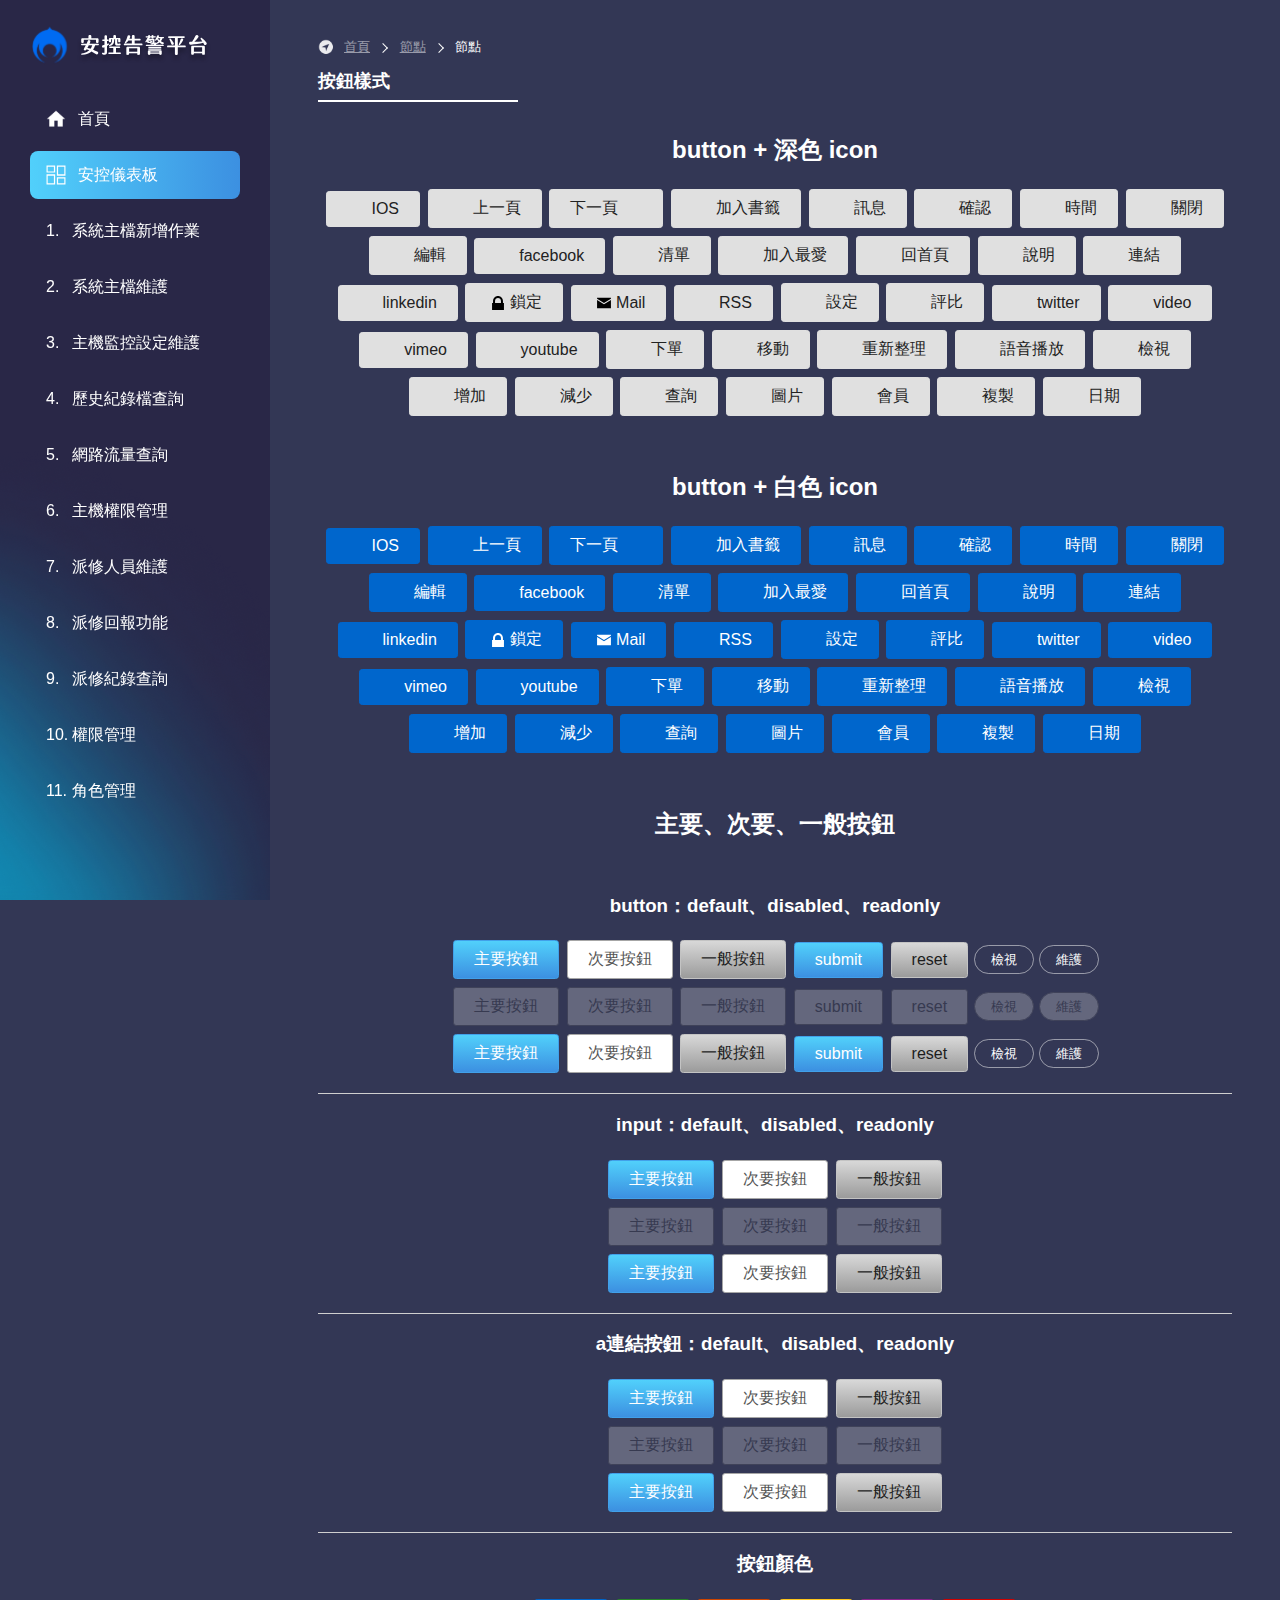
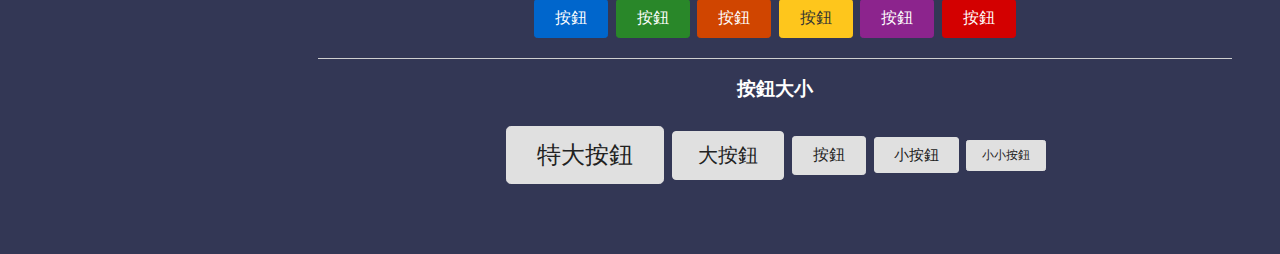
==== commit 59bd1a65: "menu 調整、13項加icon" ====
--- a/btn.htm
+++ b/btn.htm
@@ -35,14 +35,21 @@
           <button type="button" class="sidebarCtrl">側欄選單<span></span><span></span><span></span></button>
           <nav class="menu" role="navigation" aria-label="Header的導航列">
             <ul>
-              <li><a href="#" class="act"><img src="images/icon_Home.svg" alt="">安控儀表板</a></li>
-              <li><a href="#"><img src="images/icon_Analyze.svg" alt="">主機監控設定維護</a></li>
-              <li><a href="#"><img src="images/icon_Account.svg" alt="">主機權限管理</a></li>
-              <li><a href="#"><img src="images/icon_ActivityHistory.svg" alt="">監控歷史紀錄檔查詢</a></li>
-              <li><a href="#"><img src="images/icon_LowConnection.svg" alt="">網路流量查詢</a></li>
-              <li><a href="#"><img src="images/icon_Support.svg" alt="">派修回報功能</a></li>
-              <li><a href="#"><img src="images/icon_Worker.svg" alt="">派修人員維護</a></li>
-              <li><a href="#"><img src="images/icon_Settings.svg" alt="">報修清單查詢</a></li>
+              <li><a href="#"><img src="images/icon_Home.svg" alt="">首頁</a></li>
+              <li><a href="#" class="act"><img src="images/icon_Dashboard.svg" alt="">安控儀表板</a></li>
+              <li><a href="#"><span>1.</span>系統主檔新增作業</a></li>
+              <li><a href="#"><span>2.</span>系統主檔維護</a></li>
+              <li><a href="#"><span>3.</span>主機監控設定維護</a></li>
+              <li><a href="#"><span>4.</span>歷史紀錄檔查詢</a></li>
+              <li><a href="#"><span>5.</span>網路流量查詢</a></li>
+              <li><a href="#"><span>6.</span>主機權限管理</a></li>
+              <li><a href="#"><span>7.</span>派修人員維護</a></li>
+              <li><a href="#"><span>8.</span>派修回報功能</a></li>
+              <li><a href="#"><span>9.</span>派修紀錄查詢</a></li>
+              <li><a href="#"><span>10.</span>權限管理</a></li>
+              <li><a href="#"><span>11.</span>角色管理</a></li>
+              <li><a href="#"><span>12.</span>功能管理</a></li>
+              <li><a href="#"><span>13.</span>參數設定</a></li>
             </ul>
           </nav>
         </div>
@@ -155,6 +162,8 @@
                     <button type="button" class="btn btn-primary">主要按鈕</button>
                     <button type="button" class="btn btn-secondary">次要按鈕</button>
                     <button type="button" class="btn btn-normal">一般按鈕</button>
+                    <button type="button" class="btn btn-submit">submit</button>
+                    <button type="button" class="btn btn-reset">reset</button>
                     <button class="btn_round">檢視</button>
                     <button class="btn_round">維護</button>
                     <br />
@@ -162,6 +171,8 @@
                     <button type="button" class="btn btn-primary" disabled>主要按鈕</button>
                     <button type="button" class="btn btn-secondary" disabled>次要按鈕</button>
                     <button type="button" class="btn btn-normal" disabled>一般按鈕</button>
+                    <button type="button" class="btn btn-submit" disabled>submit</button>
+                    <button type="button" class="btn btn-reset" disabled>reset</button>
                     <button class="btn_round" disabled>檢視</button>
                     <button class="btn_round" disabled>維護</button>
                     <br />
@@ -169,6 +180,8 @@
                     <button type="button" class="btn btn-primary" readonly>主要按鈕</button>
                     <button type="button" class="btn btn-secondary" readonly>次要按鈕</button>
                     <button type="button" class="btn btn-normal" readonly>一般按鈕</button>
+                    <button type="button" class="btn btn-submit" readonly>submit</button>
+                    <button type="button" class="btn btn-reset" readonly>reset</button>
                     <button class="btn_round" readonly>檢視</button>
                     <button class="btn_round" readonly>維護</button>
                     <hr />
--- a/css/hyui.css
+++ b/css/hyui.css
@@ -1501,6 +1501,7 @@
   background: #e0e0e0;
   border: 1px solid #e0e0e0;
   color: #222;
+  border-radius: 0.2em;
   text-shadow: none;
 }
 .btn:hover {
@@ -1531,6 +1532,7 @@
   background: #298729;
   border: 1px solid #298729;
   color: #FFF;
+  border-radius: 0.2em;
 }
 .btn-green:hover {
   background: #1d601d;
@@ -1556,6 +1558,7 @@
   background: #0066cc;
   border: 1px solid #0066cc;
   color: #FFF;
+  border-radius: 0.2em;
 }
 .btn-blue:hover {
   background: #004d99;
@@ -1581,6 +1584,7 @@
   background: #fec61c;
   border: 1px solid #fec61c;
   color: #333;
+  border-radius: 0.2em;
 }
 .btn-yellow:hover {
   background: #e7ae01;
@@ -1606,6 +1610,7 @@
   background: #d04500;
   border: 1px solid #d04500;
   color: #FFF;
+  border-radius: 0.2em;
 }
 .btn-orange:hover {
   background: #9d3400;
@@ -1631,6 +1636,7 @@
   background: #d30000;
   border: 1px solid #d30000;
   color: #FFF;
+  border-radius: 0.2em;
 }
 .btn-red:hover {
   background: #a00000;
@@ -1656,6 +1662,7 @@
   background: #8c248d;
   border: 1px solid #8c248d;
   color: #FFF;
+  border-radius: 0.2em;
 }
 .btn-purple:hover {
   background: #641a65;
@@ -1677,93 +1684,45 @@
   cursor: pointer;
 }
 
+.btn-primary,
 .btn-submit {
-  background: #58abec;
-  border: 1px solid #58abec;
-  color: #FFF;
-  background: linear-gradient(131.18deg, #51D0FB -3.72%, #3C90E1 106.41%);
-}
-.btn-submit:hover {
-  background: #2a95e6;
-  border: 1px solid #177ac7;
-  cursor: pointer;
-  color: #FFF;
-  outline: none;
-}
-.btn-submit:focus {
-  background: #2a95e6;
-  border: 1px solid #177ac7;
-  cursor: pointer;
-  color: #FFF;
-  outline: none;
-  box-shadow: 0 0px 0px 2px #ff3e4d !important;
-}
-.btn-submit.active {
-  background: #6fb7ee;
-  cursor: pointer;
-}
-
-.btn-reset {
-  color: #484848;
-}
-
-.btn-search {
-  background: #58abec;
-  border: 1px solid #58abec;
-  color: #FFF;
-}
-.btn-search:hover {
-  background: #2a95e6;
-  border: 1px solid #177ac7;
-  cursor: pointer;
-  color: #FFF;
-  outline: none;
-}
-.btn-search:focus {
-  background: #2a95e6;
-  border: 1px solid #177ac7;
-  cursor: pointer;
-  color: #FFF;
-  outline: none;
-  box-shadow: 0 0px 0px 2px #ff3e4d !important;
-}
-.btn-search.active {
-  background: #6fb7ee;
-  cursor: pointer;
-}
-
-.btn-primary {
-  background: linear-gradient(131.18deg, #51D0FB -3.72%, #3C90E1 106.41%);
+  background: linear-gradient(180deg, #51D0FB 0%, #3C90E1 100%);
   color: #fff !important;
   border: solid 1px #41a0e9 !important;
-}
-.btn-primary:hover, .btn-primary:focus {
-  background: #1a88dd !important;
-  border: solid 1px #41a0e9 !important;
+  transition: 0.3s;
+}
+.btn-primary:hover, .btn-primary:focus-visible,
+.btn-submit:hover,
+.btn-submit:focus-visible {
+  background: #2775bf !important;
+  border-color: #41a0e9 !important;
 }
 
 .btn-secondary {
   background: #fff !important;
-  color: #177ac7 !important;
-  border: solid 1px #41a0e9 !important;
+  color: #555;
+  border: solid 1px #a6a6a6 !important;
   text-shadow: none !important;
 }
-.btn-secondary:hover, .btn-secondary:focus {
-  color: #0f5082 !important;
-  background: #b5deff !important;
-  border: solid 1px #b5deff !important;
-}
-
-.btn-normal {
-  background: linear-gradient(174.31deg, #BABABA 0.89%, rgba(233, 233, 233, 0) 221.32%);
+.btn-secondary:hover, .btn-secondary:focus-visible {
   color: #fff !important;
+  background: #2775bf !important;
+  border-color: #41a0e9 !important;
+}
+
+.btn-normal,
+.btn-reset {
+  background: linear-gradient(180deg, #d8d8d8 0%, rgb(155, 155, 155) 100%);
+  color: #1d1d1d !important;
   border: solid 1px #c3c3c3 !important;
   text-shadow: none !important;
 }
-.btn-normal:hover, .btn-normal:focus {
-  color: #404046 !important;
-  background: #c3c3c3 !important;
-  border: solid 1px #c3c3c3 !important;
+.btn-normal:hover, .btn-normal:focus-visible,
+.btn-reset:hover,
+.btn-reset:focus-visible {
+  color: #fff !important;
+  background: #2775bf !important;
+  border-color: #41a0e9 !important;
 }
 
 .btn_round {
@@ -1779,20 +1738,18 @@
   background: rgba(178, 236, 255, 0.2);
 }
 
-.btn-back {
-  background: #555 !important;
-  color: #fff !important;
-  border: 1px solid #ddd !important;
-}
-.btn-back:hover, .btn-back:focus {
-  background: #1a88dd !important;
-  border: 1px solid #ddd !important;
-}
-
 .disabled, [disabled] {
-  opacity: 0.5;
+  opacity: 0.25;
   cursor: not-allowed !important;
   text-shadow: none;
+  border-color: #666 !important;
+  background: #f5f5f5 !important;
+  color: #434343 !important;
+}
+.disabled:hover, .disabled:focus-visible, [disabled]:hover, [disabled]:focus-visible {
+  background: #f5f5f5 !important;
+  color: #434343 !important;
+  border-color: #666 !important;
 }
 
 .readonly, [readonly] {
@@ -2715,6 +2672,11 @@
   width: 70%;
   margin: 3em auto !important;
 }
+@media screen and (max-width: 767px) {
+  .setCenter {
+    width: 100%;
+  }
+}
 
 .checkSwitch {
   box-sizing: content-box;
@@ -3127,6 +3089,7 @@
     max-width: calc(100% - 0.6em);
     flex-basis: calc(100% - 0.6em);
     margin: 0 0.3em;
+    text-align: left;
     position: relative;
     min-height: 1px;
     padding-left: 0;
@@ -4575,6 +4538,7 @@
   background: #41a0e9;
   border: 1px solid #41a0e9;
   color: #FFF;
+  border-radius: 0.2em;
   padding: 0.2em 1em !important;
   border-radius: 4px;
 }
@@ -5464,6 +5428,10 @@
   overflow: hidden;
   position: relative;
 }
+.menu ul li a span {
+  display: inline-block;
+  width: 26px;
+}
 .menu ul li a img {
   flex: 0 0 20px;
   height: 20px;
@@ -5476,7 +5444,7 @@
   height: 100%;
   left: 0;
   top: 0;
-  background: linear-gradient(90deg, #51D0FB 2.96%, #3C90E1 90.23%);
+  background: linear-gradient(90deg, #51D0FB 0%, #3C90E1 100%);
   opacity: 0;
   z-index: -1;
   transition: 0.3s;
@@ -5994,6 +5962,9 @@
   border-radius: 10px;
   margin: 20px 0;
   padding: 1em 2em;
+}
+.usage .col h4 span {
+  flex: 0 0 42px;
 }
 .usage .col:nth-child(3n+2) {
   margin-left: 30px;
